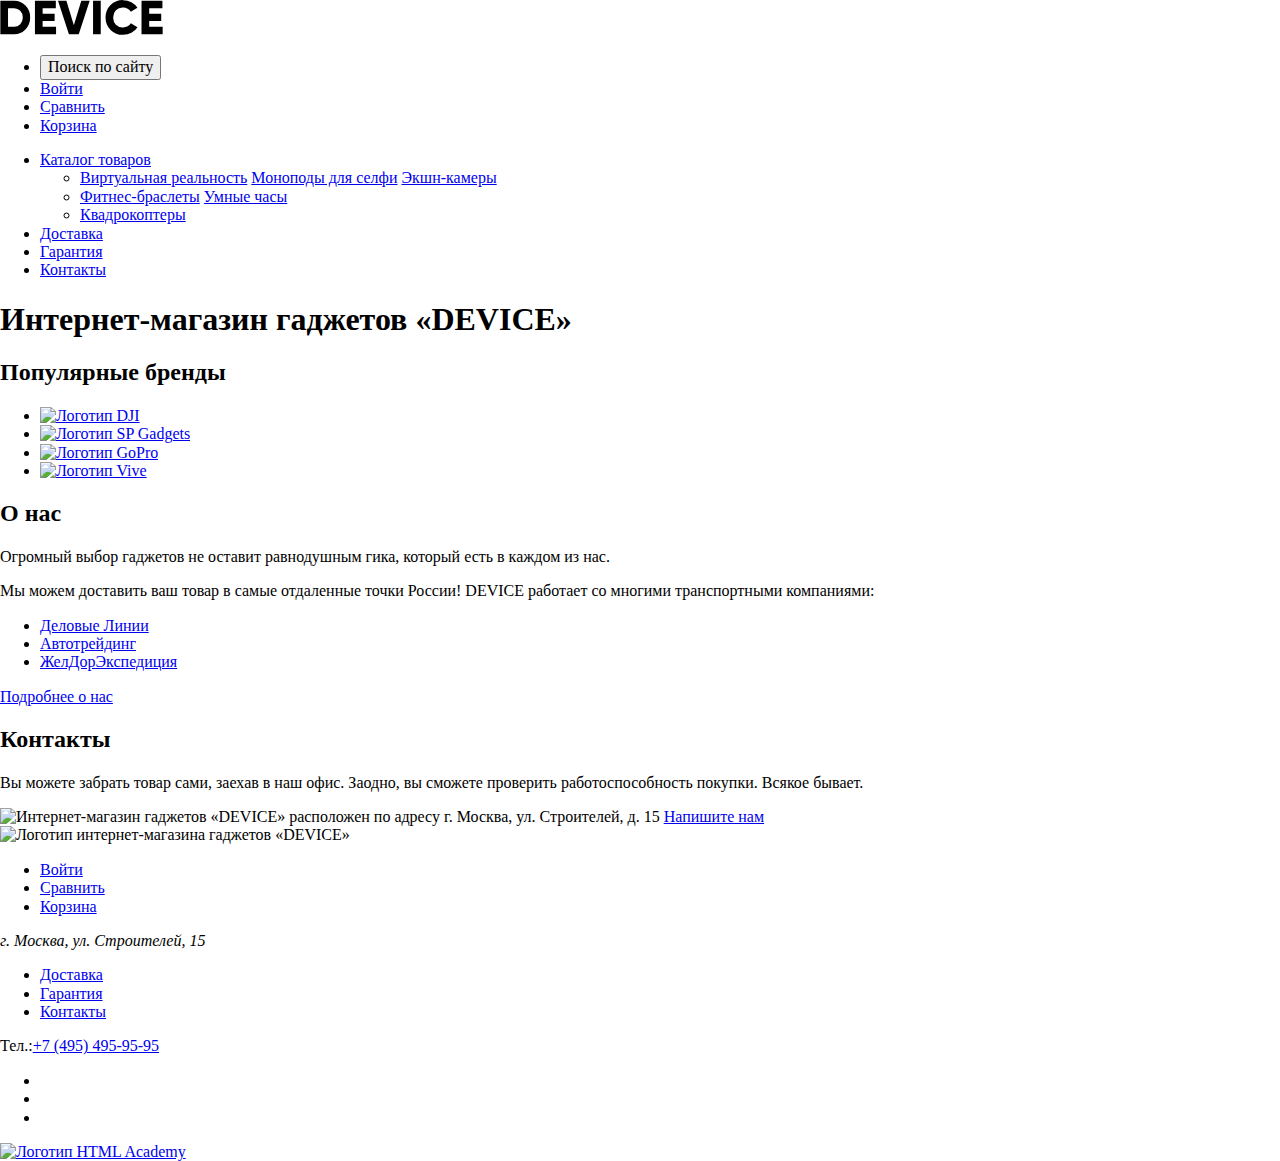
==== index.html @ e932b1a0 "Предварительная разметка страниц index + catalog" ====
<!DOCTYPE html>
<html lang="ru">
<head>
  <meta charset="UTF-8">
  <meta name="viewport" content="width=device-width, initial-scale=1.0">
  <meta http-equiv="X-UA-Compatible" content="ie=edge">
  <title>Интернет-магазин гаджетов «DEVICE»</title>
  <link rel="stylesheet" href="css/style.css">
  <link href="https://fonts.googleapis.com/css?family=Open+Sans:300,400&amp;subset=cyrillic" rel="stylesheet">
  <link rel="stylesheet" href="css/normalize.css">
</head>
<body>

  <!-- Header -->
  <header class="header">
    <nav class="main-navigation">

      <!-- Logo -->
      <a class="logo">
        <img class="logo__img" src="img/svg/logo-device.svg" alt="Логотип интернет-магазина гаджетов «DEVICE»" width="163" height="35">
      </a>

      <!-- User menu -->
      <ul class="user-menu">
        <li class="user-menu__item">
          <button class="button" type="button">Поиск по сайту</button>
        </li>
        <li class="user-menu__item">
          <a href="#" class="button">Войти</a>
        </li>
        <li class="user-menu__item">
          <a href="#" class="button">Сравнить</a>
        </li>
        <li class="user-menu__item">
          <a href="#" class="button">Корзина</a>
        </li>
      </ul>

      <!-- Main menu -->       
      <ul class="main-menu">
        <li class="main-menu__item">
          <a href="catalog.html" class="main-menu__link">Каталог товаров</a>

          <!-- Catalog menu --> 
          <ul class="catalog-menu">
            <li class="catalog-menu__item">
              <a href="#" class="catalog-menu__link">Виртуальная реальность</a>
              <a href="#" class="catalog-menu__link">Моноподы для селфи</a>
              <a href="#" class="catalog-menu__link">Экшн-камеры</a>
            </li>
            <li class="catalog-menu__item">
              <a href="#" class="catalog-menu__link">Фитнес-браслеты</a>
              <a href="#" class="catalog-menu__link">Умные часы</a>
            </li>
            <li class="catalog-menu__item">
              <a href="#" class="catalog-menu__link">Квадрокоптеры</a>
            </li>
          </ul>
        </li>
        <li class="main-menu__item">
          <a href="#" class="main-menu__link">Доставка</a>
        </li>
        <li class="main-menu__item">
          <a href="#" class="main-menu__link">Гарантия</a>
        </li>
        <li class="main-menu__item">
          <a href="#" class="main-menu__link">Контакты</a>
        </li>
      </ul>
    </nav>
  </header>

  <!-- Main -->
  <main class="main">
    <h1 class="visually-hidden">Интернет-магазин гаджетов «DEVICE»</h1>

    <!-- Main brands -->
    <section class="main-brands">
      <h2 class="visually-hidden">Популярные бренды</h2>
      <ul class="main-brands__list">
        <li class="main-brands__item">
          <a class="main-brands__link" href="#" target="_blank">
            <img class="main-brands__img" src="img" alt="Логотип DJI" width="260" height="100">
          </a>
        </li>
        <li class="main-brands__item">
          <a class="main-brands__link" href="#" target="_blank">
            <img class="main-brands__img" src="img" alt="Логотип SP Gadgets" width="260" height="100">
          </a>
        </li>
        <li class="main-brands__item">
          <a class="main-brands__link" href="#" target="_blank">
            <img class="main-brands__img" src="img" alt="Логотип GoPro" width="260" height="100">
          </a>
        </li>
        <li class="main-brands__item">
          <a class="main-brands__link" href="#" target="_blank">
            <img class="main-brands__img" src="img" alt="Логотип Vive" width="260" height="100">
          </a>
        </li>
      </ul>
    </section>

    <!-- About -->
    <section class="about">
      <h2 class="section-title">О нас</h2>
      <p class="about__text">
        Огромный выбор гаджетов не оставит равнодушным гика, который есть в каждом из нас.
      </p>
      <p class="about__text">
        Мы можем доставить ваш товар в самые отдаленные точки России! 
        DEVICE работает со многими транспортными компаниями:
      </p>
      <ul class="about__list">
        <li class="about__item">
          <a href="#" class="about__link">Деловые Линии</a>
        </li>
        <li class="about__item">
          <a href="#" class="about__link">Автотрейдинг</a>
        </li>
        <li class="about__item">
          <a href="#" class="about__link">ЖелДорЭкспедиция</a>
        </li>
      </ul>
      <a href="#" class="button">Подробнее о нас</a>
    </section>

    <!-- Contacts -->
    <section class="contacts">
      <h2 class="section-title">Контакты</h2>
      <p class="contacts__text">
        Вы можете забрать товар сами, заехав в наш офис. Заодно, вы сможете проверить работоспособность покупки. 
        Всякое бывает.
      </p>
      <img class="contacts__map" src="img" alt="Интернет-магазин гаджетов «DEVICE» расположен по адресу г. Москва, ул. Строителей, д. 15 " width="560" height="222">
      <a href="#" class="button">Напишите нам</a>
    </section>
  </main>

  <!-- Footer -->
  <footer class="footer">
    <div class="footer-navigation">
      <a class="logo">
        <img class="logo__img" src="img/" alt="Логотип интернет-магазина гаджетов «DEVICE»" width="163" height="35">
      </a>
      <ul class="user-menu">
        <li class="user-menu__item">
          <a href="#" class="button">Войти</a>
        </li>
        <li class="user-menu__item">
          <a href="#" class="button">Сравнить</a>
        </li>
        <li class="user-menu__item">
          <a href="#" class="button">Корзина</a>
        </li>
      </ul>
    </div>
    <div class="footer-info">
      <address class="footer-info__address">г. Москва, ул. Строителей, 15</address>
      <ul class="main-menu">
        <li class="main-menu__item">
          <a href="#" class="main-menu__link">Доставка</a>
        </li>
        <li class="main-menu__item">
          <a href="#" class="main-menu__link">Гарантия</a>
        </li>
        <li class="main-menu__item">
          <a href="#" class="main-menu__link">Контакты</a>
        </li>
      </ul>
      <p class="footer-info__phone">Тел.:<a class="phone" href="tel:+74954959595">+7 (495) 495-95-95</a></p> 
    </div>
    <div class="footer-links">
      <ul class="socials">
        <li class="socials__item">
          <a class="socials__link" href="#" aria-label="Facebook"></a> 
        </li>
        <li class="socials__item">
          <a class="socials__link" href="#" aria-label="Instagram"></a> 
        </li>
        <li class="socials__item">
          <a class="socials__link" href="#" aria-label="Twitter"></a> 
        </li>
      </ul>
      <div class="footer-links__copyright">
        <a href="https://htmlacademy.ru/intensive/htmlcss">
          <img src="img/logo-html.svg" alt="Логотип HTML Academy" width="27" height="35">
        </a>
      </div>
    </div>
  </footer>
</body>
</html>
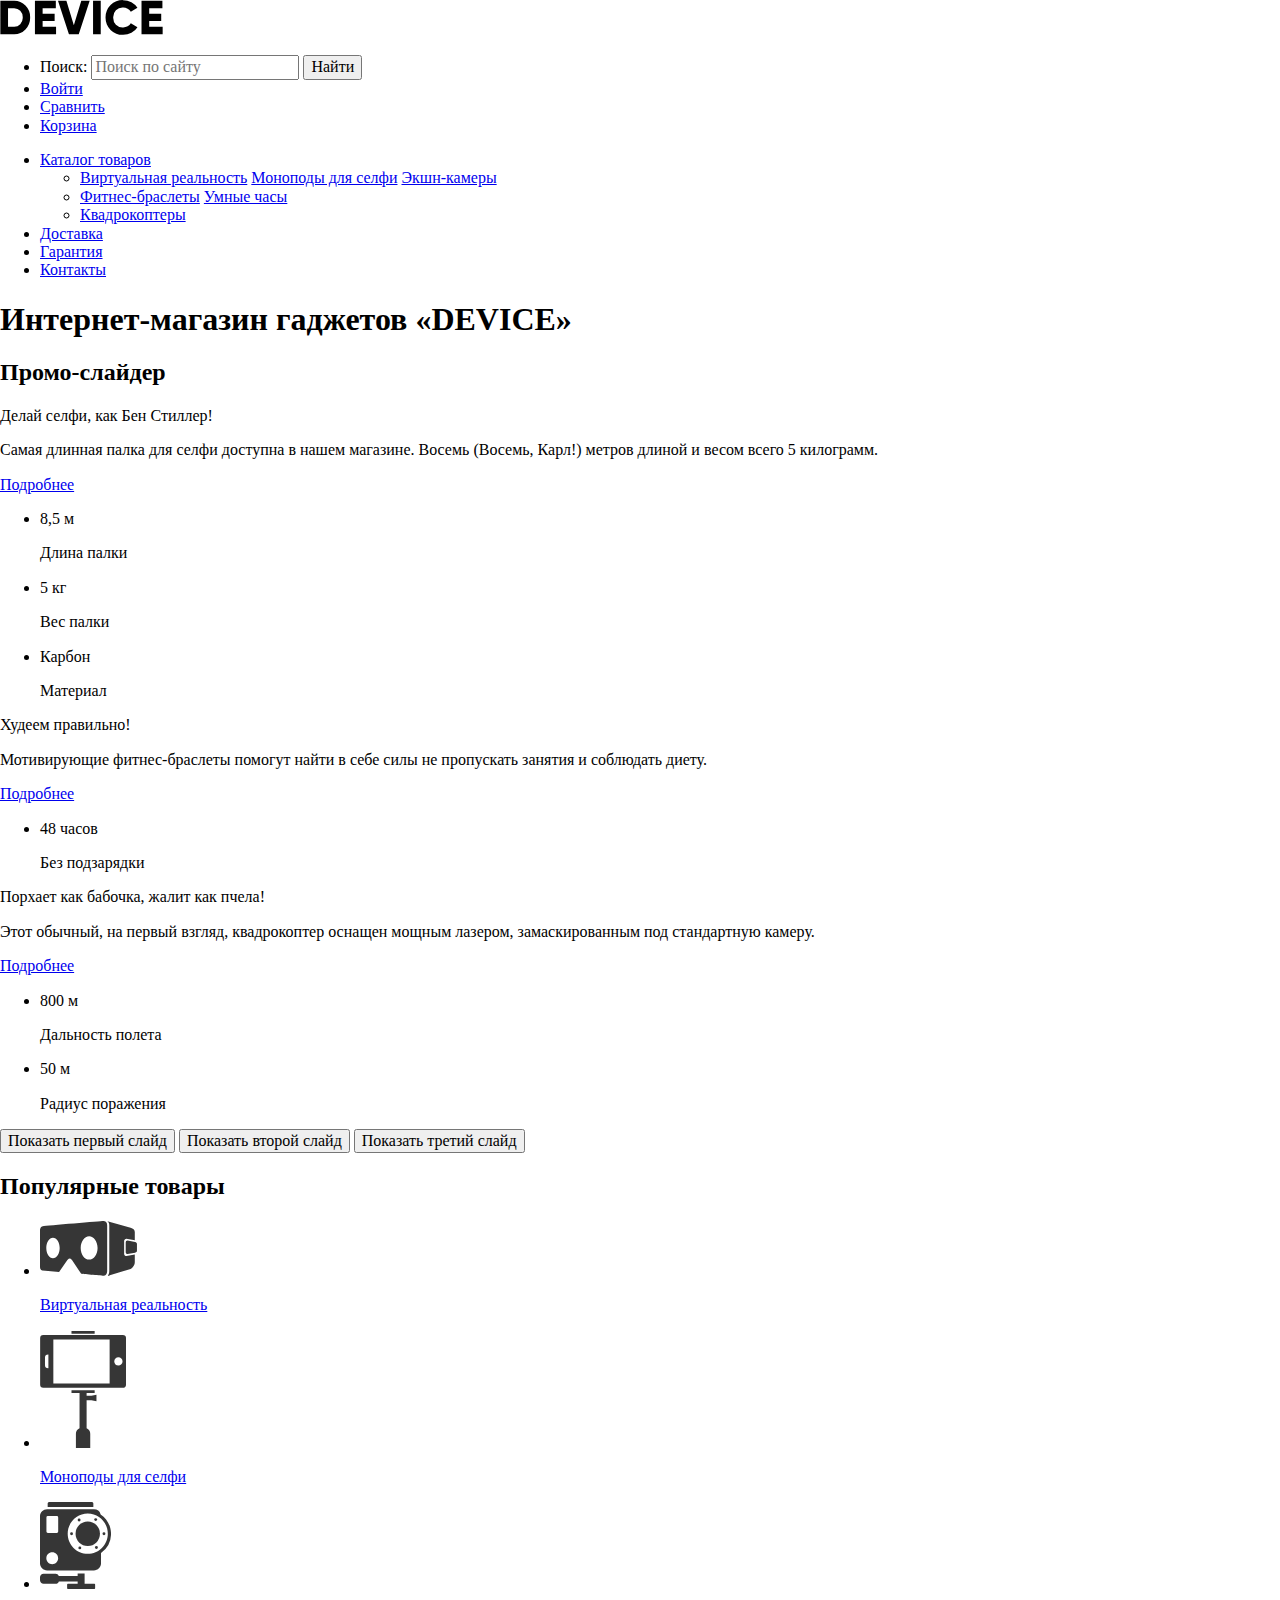
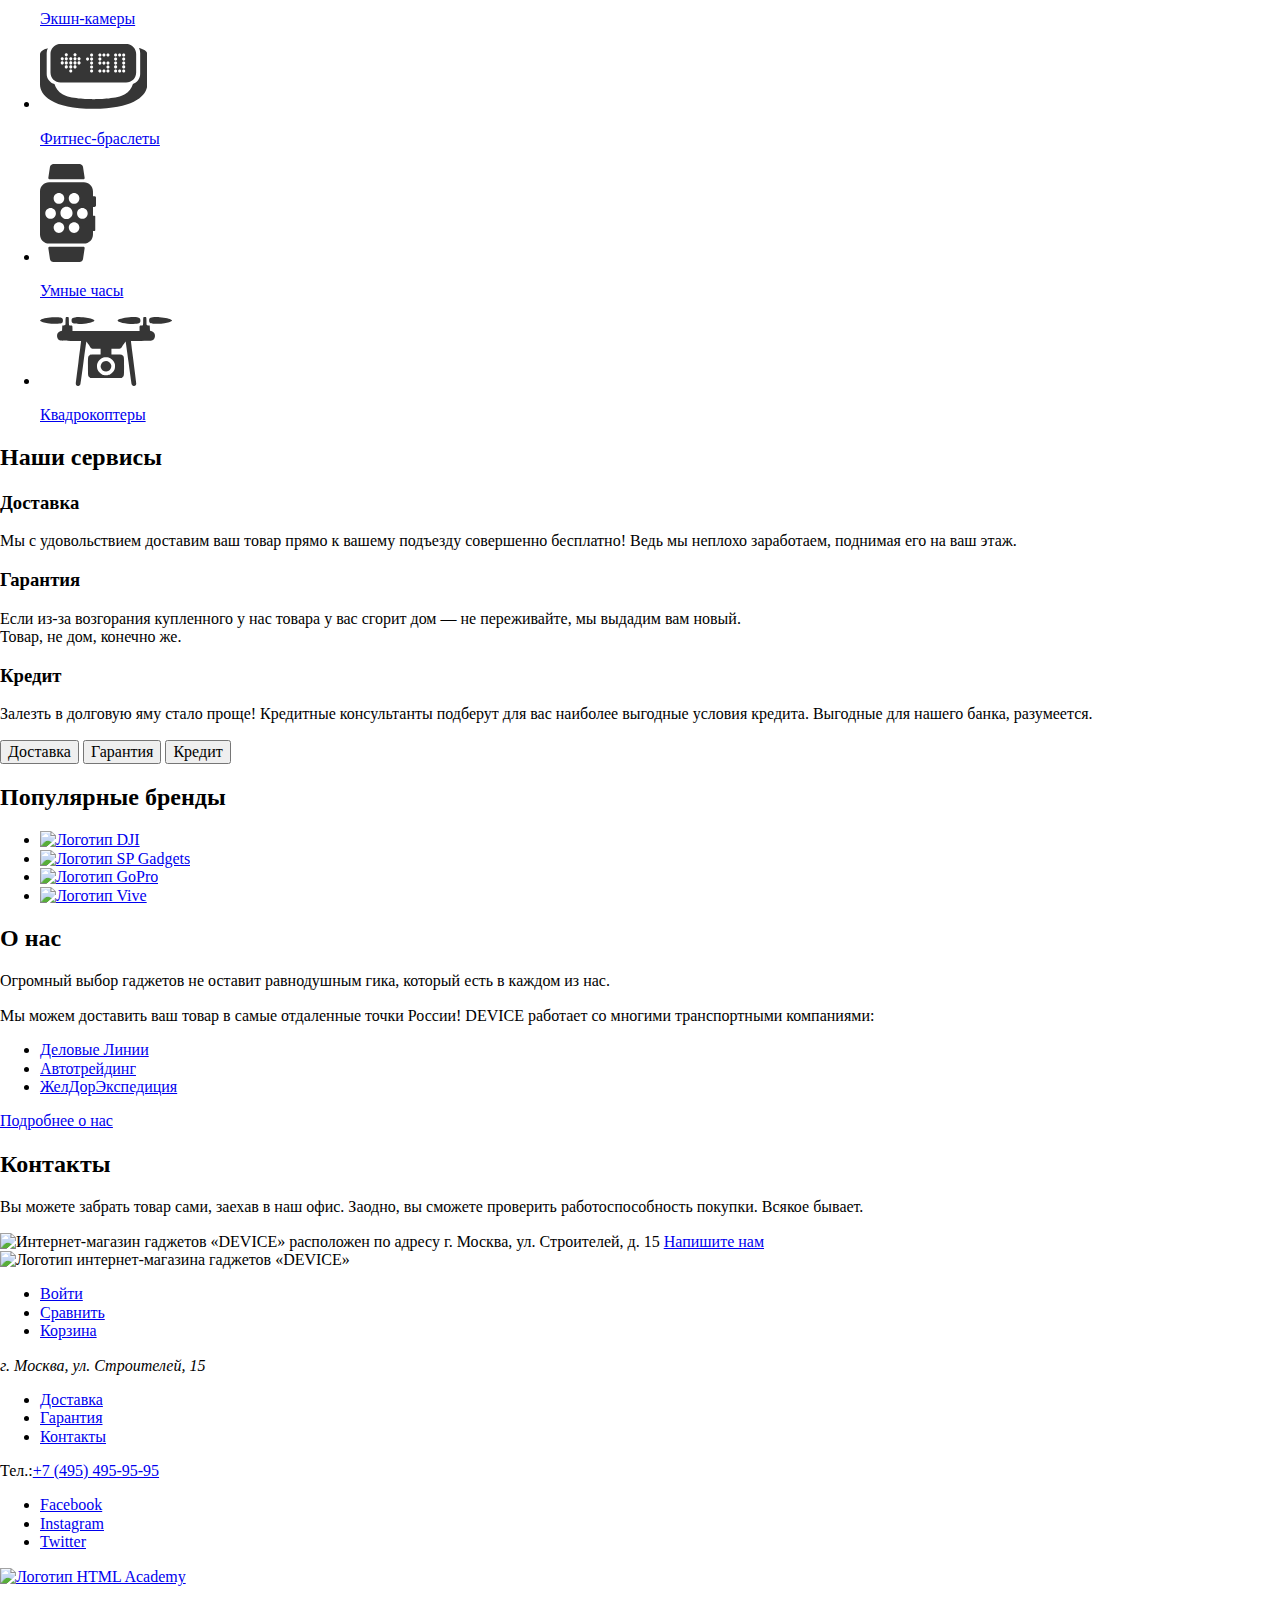
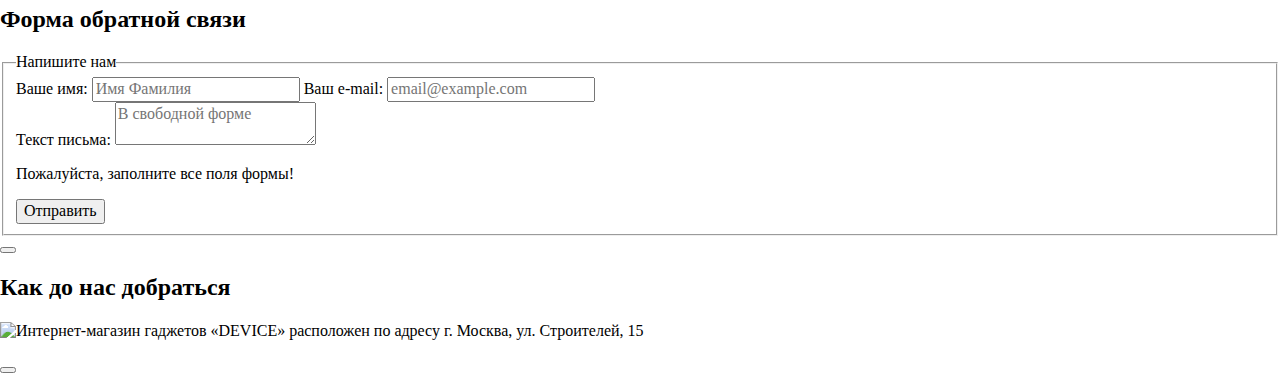
==== commit 4ea0c5ab: "Разметка" ====
--- a/index.html
+++ b/index.html
@@ -1,14 +1,15 @@
 <!DOCTYPE html>
 <html lang="ru">
+
 <head>
   <meta charset="UTF-8">
-  <meta name="viewport" content="width=device-width, initial-scale=1.0">
   <meta http-equiv="X-UA-Compatible" content="ie=edge">
   <title>Интернет-магазин гаджетов «DEVICE»</title>
-  <link rel="stylesheet" href="css/style.css">
   <link href="https://fonts.googleapis.com/css?family=Open+Sans:300,400&amp;subset=cyrillic" rel="stylesheet">
-  <link rel="stylesheet" href="css/normalize.css">
+  <link rel="stylesheet" href="css/min.normalize.css">
+  <link rel="stylesheet" href="css/style.css">  
 </head>
+
 <body>
 
   <!-- Header -->
@@ -21,9 +22,15 @@
       </a>
 
       <!-- User menu -->
-      <ul class="user-menu">
-        <li class="user-menu__item">
-          <button class="button" type="button">Поиск по сайту</button>
+      <ul class="user-menu reset-list">
+        <li class="user-menu__item">
+          <form class="search" method="post" action="https://echo.htmlacademy.ru">
+            <label class="search__label">
+              <span class="visually-hidden">Поиск:</span>
+              <input class="search__input" type="search" name="search" placeholder="Поиск по сайту">              
+            </label>
+            <button class="button" type="submit"><span class="visually-hidden">Найти</span></button>
+          </form>
         </li>
         <li class="user-menu__item">
           <a href="#" class="button">Войти</a>
@@ -37,12 +44,12 @@
       </ul>
 
       <!-- Main menu -->       
-      <ul class="main-menu">
-        <li class="main-menu__item">
-          <a href="catalog.html" class="main-menu__link">Каталог товаров</a>
+      <ul class="main-menu reset-list">
+        <li class="main-menu__item">
+          <a href="#" class="main-menu__link">Каталог товаров</a>
 
           <!-- Catalog menu --> 
-          <ul class="catalog-menu">
+          <ul class="catalog-menu reset-list">
             <li class="catalog-menu__item">
               <a href="#" class="catalog-menu__link">Виртуальная реальность</a>
               <a href="#" class="catalog-menu__link">Моноподы для селфи</a>
@@ -73,18 +80,180 @@
   <!-- Main -->
   <main class="main">
     <h1 class="visually-hidden">Интернет-магазин гаджетов «DEVICE»</h1>
+
+    <!-- Slider -->
+    <section class="slider">
+      <h2 class="visually-hidden">Промо-слайдер</h2>
+      <div class="slider__item">
+        <div class="slider__column-wrapper">
+          <p class="slider__desc">Делай селфи, как Бен Стиллер!</p>
+          <p class="slider__text">
+            Самая длинная палка для селфи доступна в нашем магазине.
+            Восемь (Восемь, Карл!) метров длиной и весом всего 5 килограмм.            
+          </p>
+          <a href="#" class="button">Подробнее</a>
+          <ul class="slider-advantages reset-list">
+            <li class="slider-advantages__item">
+              <p class="slider-advantages__desc">8,5 м</p>
+              <p class="slider-advantages__heading">Длина палки</p>
+            </li>
+            <li class="slider-advantages__item">
+              <p class="slider-advantages__desc">5 кг</p>
+              <p class="slider-advantages__heading">Вес палки</p>
+            </li>
+            <li class="slider-advantages__item">
+              <p class="slider-advantages__desc">Карбон</p>
+              <p class="slider-advantages__heading">Материал</p>
+            </li>  
+          </ul>
+        </div>
+      </div>
+      <div class="slider__item">
+        <div class="slider__column-wrapper">
+          <p class="slider__desc">Худеем правильно!</p>
+          <p class="slider__text">
+            Мотивирующие фитнес-браслеты помогут найти в себе силы 
+            не пропускать занятия и соблюдать диету.            
+          </p>
+          <a href="#" class="button">Подробнее</a>
+          <ul class="slider-advantages reset-list">
+            <li class="slider-advantages__item">
+              <p class="slider-advantages__desc">48 часов</p>
+              <p class="slider-advantages__heading">Без подзарядки</p>
+            </li>
+          </ul>
+        </div>
+      </div>
+      <div class="slider__item">
+        <div class="slider__column-wrapper">
+          <p class="slider__desc">Порхает как бабочка, жалит как пчела!</p>
+          <p class="slider__text">
+            Этот обычный, на первый взгляд, квадрокоптер оснащен 
+            мощным лазером, замаскированным под стандартную камеру.                      
+          </p>
+          <a href="#" class="button">Подробнее</a>
+          <ul class="slider-advantages reset-list">
+            <li class="slider-advantages__item">
+              <p class="slider-advantages__desc">800 м</p>
+              <p class="slider-advantages__heading">Дальность полета</p>
+            </li>
+            <li class="slider-advantages__item">
+              <p class="slider-advantages__desc">50 м</p>
+              <p class="slider-advantages__heading">Радиус поражения</p>
+            </li>
+          </ul>
+        </div>
+      </div>
+      <div class="slider-controls">
+        <button type="button" class="slider-controls__control slider-controls__control_current"><span class="visually-hidden">Показать первый слайд</span></button>
+        <button type="button" class="slider-controls__control"><span class="visually-hidden">Показать второй слайд</span></button>
+        <button type="button" class="slider-controls__control"><span class="visually-hidden">Показать третий слайд</span></button>
+      </div>
+    </section>
+
+    <!-- Main goods -->
+    <section class="main-goods">
+      <h2 class="visually-hidden">Популярные товары</h2>
+      <ul class="main-goods__list">
+        <li class="main-goods__item">
+          <a class="main-goods__link" href="catalog.html">
+            <div class="main-goods__wrapper">
+              <img class="main-goods__img" src="img/svg/main-goods-vr.svg" alt="Очки VR" width="97" height="55">
+            </div>
+            <p class="main-goods__heading">Виртуальная реальность</p>
+          </a>
+        </li>
+        <li class="main-goods__item">
+          <a class="main-goods__link" href="#">
+            <div class="main-goods__wrapper">
+              <img class="main-goods__img" src="img/svg/main-goods-selfie.svg" alt="Монопод" width="86" height="117">
+            </div>
+            <p class="main-goods__heading">Моноподы для селфи</p>
+          </a>
+        </li>
+        <li class="main-goods__item">
+          <a class="main-goods__link" href="#">
+            <div class="main-goods__wrapper">
+              <img class="main-goods__img" src="img/svg/main-goods-camera.svg" alt="Экшн-камера" width="71" height="87">
+            </div>
+            <p class="main-goods__heading">Экшн-камеры</p>
+          </a>
+        </li>
+        <li class="main-goods__item">
+          <a class="main-goods__link" href="#">
+            <div class="main-goods__wrapper">
+              <img class="main-goods__img" src="img/svg/main-goods-fitness.svg" alt="Фитнес-браслет" width="107" height="65">
+            </div>
+            <p class="main-goods__heading">Фитнес-браслеты</p>
+          </a>
+        </li>
+        <li class="main-goods__item">
+          <a class="main-goods__link" href="#">
+            <div class="main-goods__wrapper">
+              <img class="main-goods__img" src="img/svg/main-goods-watch.svg" alt="Умные часы" width="56" height="98">
+            </div>
+            <p class="main-goods__heading">Умные часы</p>
+          </a>
+        </li>
+        <li class="main-goods__item">
+          <a class="main-goods__link" href="#">
+            <div class="main-goods__wrapper">
+              <img class="main-goods__img" src="img/svg/main-goods-copter.svg" alt="Квадрокоптер" width="132" height="69">
+            </div>
+            <p class="main-goods__heading">Квадрокоптеры</p>
+          </a>
+        </li>
+      </ul>
+    </section>
+
+    <!-- Delivery slider -->
+    <section class="services">
+      <h2 class="visually-hidden">Наши сервисы</h2>
+      <div class="services__item services__item_delivery">
+        <div class="services__column-wrapper">
+          <h3 class="services__title">Доставка</h3>
+          <p class="services__text">
+            Мы с удовольствием доставим ваш товар прямо к вашему подъезду совершенно бесплатно! 
+            Ведь мы неплохо заработаем, поднимая его на ваш этаж.
+          </p>
+        </div>
+      </div>
+      <div class="services__item services__item_warranty">
+        <div class="services__column-wrapper">
+          <h3 class="services__title">Гарантия</h3>
+          <p class="services__text">
+            Если из-за возгорания купленного у нас товара у вас сгорит дом — не переживайте, мы выдадим вам новый.<br>
+            Товар, не дом, конечно же.
+          </p>
+        </div>
+      </div>
+      <div class="services__item services__item_credit">
+        <div class="services__column-wrapper">
+          <h3 class="services__title">Кредит</h3>
+          <p class="services__text">
+            Залезть в долговую яму стало проще! Кредитные консультанты подберут для вас наиболее выгодные 
+            условия кредита. Выгодные для нашего банка, разумеется.
+          </p>
+        </div>
+      </div>
+      <div class="services-controls">
+        <button type="button" class="services-controls__control services-controls__control_current"><span>Доставка</span></button>
+        <button type="button" class="services-controls__control"><span>Гарантия</span></button>
+        <button type="button" class="services-controls__control"><span>Кредит</span></button>
+      </div>
+    </section>
 
     <!-- Main brands -->
     <section class="main-brands">
       <h2 class="visually-hidden">Популярные бренды</h2>
       <ul class="main-brands__list">
         <li class="main-brands__item">
-          <a class="main-brands__link" href="#" target="_blank">
+          <a class="main-brands__link" href="#"">
             <img class="main-brands__img" src="img" alt="Логотип DJI" width="260" height="100">
           </a>
         </li>
         <li class="main-brands__item">
-          <a class="main-brands__link" href="#" target="_blank">
+          <a class="main-brands__link" href="#">
             <img class="main-brands__img" src="img" alt="Логотип SP Gadgets" width="260" height="100">
           </a>
         </li>
@@ -112,15 +281,9 @@
         DEVICE работает со многими транспортными компаниями:
       </p>
       <ul class="about__list">
-        <li class="about__item">
-          <a href="#" class="about__link">Деловые Линии</a>
-        </li>
-        <li class="about__item">
-          <a href="#" class="about__link">Автотрейдинг</a>
-        </li>
-        <li class="about__item">
-          <a href="#" class="about__link">ЖелДорЭкспедиция</a>
-        </li>
+        <li class="about__item"><a href="#" class="about__link">Деловые Линии</a></li>
+        <li class="about__item"><a href="#" class="about__link">Автотрейдинг</a></li>
+        <li class="about__item"><a href="#" class="about__link">ЖелДорЭкспедиция</a></li>
       </ul>
       <a href="#" class="button">Подробнее о нас</a>
     </section>
@@ -170,25 +333,60 @@
       </ul>
       <p class="footer-info__phone">Тел.:<a class="phone" href="tel:+74954959595">+7 (495) 495-95-95</a></p> 
     </div>
-    <div class="footer-links">
+    <div class="footer-socials">
       <ul class="socials">
         <li class="socials__item">
-          <a class="socials__link" href="#" aria-label="Facebook"></a> 
+          <a class="socials__link" href="#"><span class="visually-hidden">Facebook</span></a> 
         </li>
         <li class="socials__item">
-          <a class="socials__link" href="#" aria-label="Instagram"></a> 
+          <a class="socials__link" href="#"><span class="visually-hidden">Instagram</span></a> 
         </li>
         <li class="socials__item">
-          <a class="socials__link" href="#" aria-label="Twitter"></a> 
-        </li>
-      </ul>
-      <div class="footer-links__copyright">
+          <a class="socials__link" href="#"><span class="visually-hidden">Twitter</span></a> 
+        </li>
+      </ul>
+      <div class="footer-copyright">
         <a href="https://htmlacademy.ru/intensive/htmlcss">
           <img src="img/logo-html.svg" alt="Логотип HTML Academy" width="27" height="35">
         </a>
       </div>
     </div>
   </footer>
+
+  <!-- Modal -->
+  <!-- Modal write -->
+  <section class="modal modal_write">
+    <h2 class="visually-hidden">Форма обратной связи</h2>
+    <form class="write" method="post" action="https://echo.htmlacademy.ru">
+      <fieldset class="write__fieldset">
+        <legend class="visually-hidden">Напишите нам</legend>
+        <div class="write__wrapper">
+          <label class="write__label write__label_name">Ваше имя:
+            <input class="write__input" type="text" name="username" placeholder="Имя Фамилия">
+          </label>
+          <label class="write__label write__label_email">Ваш e-mail:
+            <input class="write__input" type="email" name="email" placeholder="email@example.com">
+          </label>
+        </div>
+        <label class="write__label write__label_textarea">Текст письма:
+          <textarea class="write__textarea" name="message" placeholder="В свободной форме"></textarea>
+        </label>
+        <p class="write__error">Пожалуйста, заполните все поля формы!</p>
+        <button class="button modal__button" type="submit">Отправить</button>        
+      </fieldset>
+    </form>
+    <button class="modal__close" type="button" aria-label="Закрыть"></button>
+  </section>
+
+   <!-- Modal map -->
+  <section class="modal modal_map">
+    <h2 class="visually-hidden">Как до нас добраться</h2>
+    <p><img src="" width="960" height="560" alt="Интернет-магазин гаджетов «DEVICE» расположен по адресу г. Москва, ул. Строителей, 15"></p>
+    <button class="modal__close" type="button" aria-label="Закрыть"></button>
+  </section>
+
+  <!-- Script -->
+  <script src=""></script>  
 </body>
 </html>
 
--- a/css/style.css
+++ b/css/style.css
@@ -0,0 +1,3 @@
+li:nth-child(4) {
+  background-color: #fff;
+}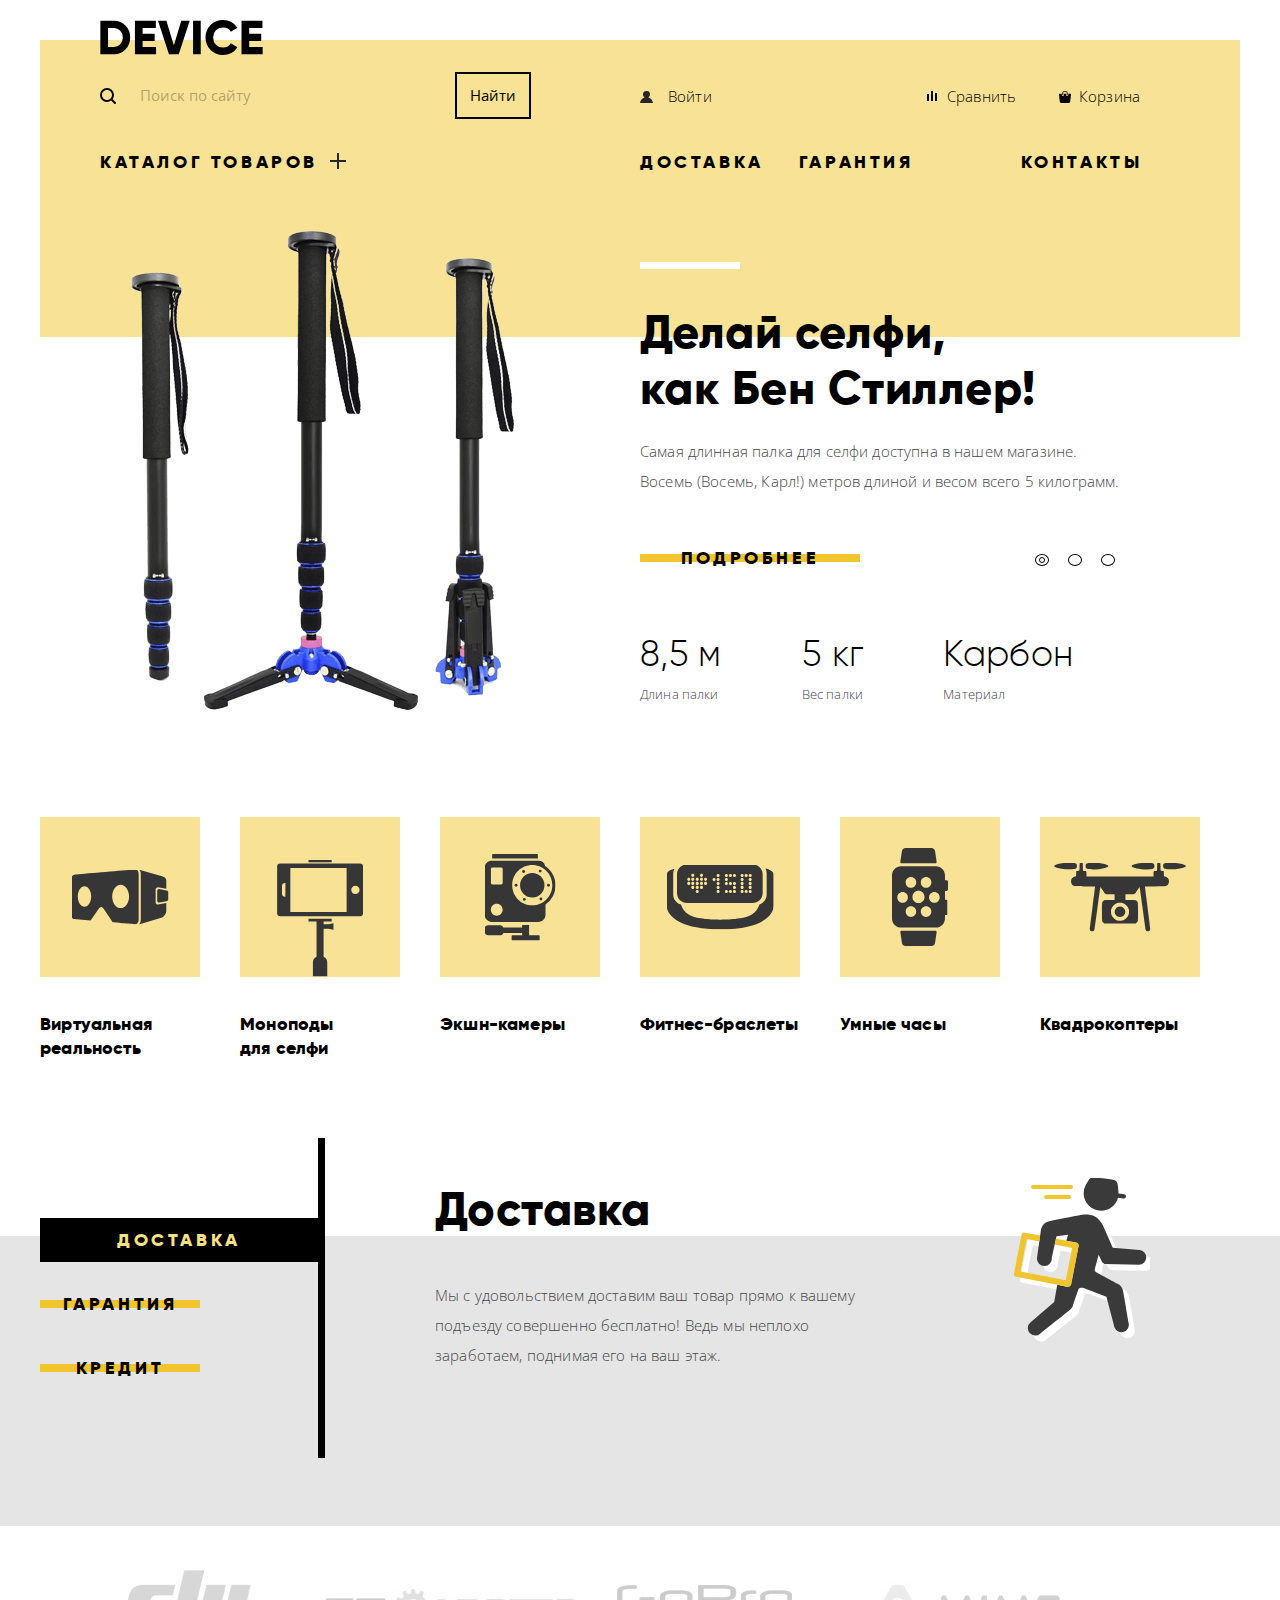
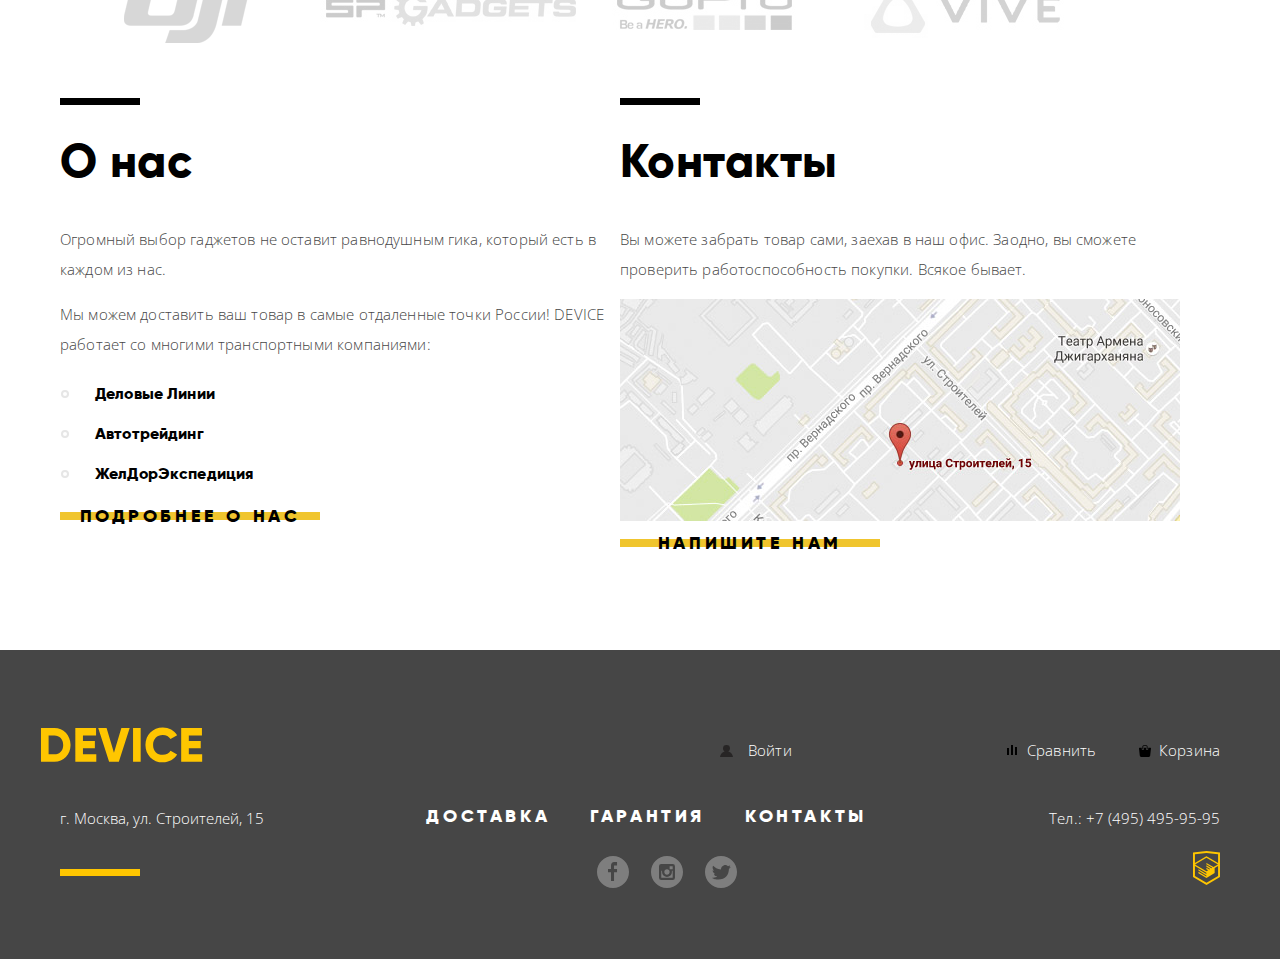
==== commit 93a050fd: "Стилизация" ====
--- a/index.html
+++ b/index.html
@@ -13,8 +13,8 @@
 <body>
 
   <!-- Header -->
-  <header class="header">
-    <nav class="main-navigation">
+  <header class="header container">
+    <nav class="navigation">
 
       <!-- Logo -->
       <a class="logo">
@@ -22,56 +22,59 @@
       </a>
 
       <!-- User menu -->
-      <ul class="user-menu reset-list">
-        <li class="user-menu__item">
+      <ul class="menu reset-list menu_user header__menu">
+        <li class="menu__item menu__item_search">
+
+          <!-- Form search -->
           <form class="search" method="post" action="https://echo.htmlacademy.ru">
             <label class="search__label">
               <span class="visually-hidden">Поиск:</span>
               <input class="search__input" type="search" name="search" placeholder="Поиск по сайту">              
             </label>
-            <button class="button" type="submit"><span class="visually-hidden">Найти</span></button>
+            <button class="search-button" type="submit">Найти</button>
           </form>
         </li>
-        <li class="user-menu__item">
-          <a href="#" class="button">Войти</a>
-        </li>
-        <li class="user-menu__item">
-          <a href="#" class="button">Сравнить</a>
-        </li>
-        <li class="user-menu__item">
-          <a href="#" class="button">Корзина</a>
+
+        <li class="menu__item menu__item_login">
+          <a href="#" class="menu__link">Войти</a>
+        </li>
+        <li class="menu__item menu__item_compare">
+          <a href="#" class="menu__link">Сравнить</a>
+        </li>
+        <li class="menu__item menu__item_cart">
+          <a href="#" class="menu__link">Корзина</a>
         </li>
       </ul>
 
       <!-- Main menu -->       
-      <ul class="main-menu reset-list">
-        <li class="main-menu__item">
-          <a href="#" class="main-menu__link">Каталог товаров</a>
+      <ul class="menu reset-list menu_main">
+        <li class="menu__item menu__item_catalog">
+          <a href="catalog.html" class="menu__link menu__link_catalog">Каталог товаров</a>
 
           <!-- Catalog menu --> 
-          <ul class="catalog-menu reset-list">
-            <li class="catalog-menu__item">
-              <a href="#" class="catalog-menu__link">Виртуальная реальность</a>
-              <a href="#" class="catalog-menu__link">Моноподы для селфи</a>
-              <a href="#" class="catalog-menu__link">Экшн-камеры</a>
-            </li>
-            <li class="catalog-menu__item">
-              <a href="#" class="catalog-menu__link">Фитнес-браслеты</a>
-              <a href="#" class="catalog-menu__link">Умные часы</a>
-            </li>
-            <li class="catalog-menu__item">
-              <a href="#" class="catalog-menu__link">Квадрокоптеры</a>
+          <ul class="menu reset-list menu_catalog">
+            <li class="menu__item">
+              <a href="#" class="menu__link">Виртуальная реальность</a>
+              <a href="#" class="menu__link">Моноподы для селфи</a>
+              <a href="#" class="menu__link">Экшн-камеры</a>
+            </li>
+            <li class="menu__item">
+              <a href="#" class="menu__link">Фитнес-браслеты</a>
+              <a href="#" class="menu__link">Умные часы</a>
+            </li>
+            <li class="menu__item">
+              <a href="#" class="menu__link">Квадрокоптеры</a>
             </li>
           </ul>
         </li>
-        <li class="main-menu__item">
-          <a href="#" class="main-menu__link">Доставка</a>
-        </li>
-        <li class="main-menu__item">
-          <a href="#" class="main-menu__link">Гарантия</a>
-        </li>
-        <li class="main-menu__item">
-          <a href="#" class="main-menu__link">Контакты</a>
+        <li class="menu__item">
+          <a href="#" class="menu__link">Доставка</a>
+        </li>
+        <li class="menu__item menu__item_warranty">
+          <a href="#" class="menu__link">Гарантия</a>
+        </li>
+        <li class="menu__item menu__item_contacts">
+          <a href="#" class="menu__link">Контакты</a>
         </li>
       </ul>
     </nav>
@@ -82,272 +85,314 @@
     <h1 class="visually-hidden">Интернет-магазин гаджетов «DEVICE»</h1>
 
     <!-- Slider -->
-    <section class="slider">
+    <section class="slider container main__slider">
       <h2 class="visually-hidden">Промо-слайдер</h2>
       <div class="slider__item">
-        <div class="slider__column-wrapper">
-          <p class="slider__desc">Делай селфи, как Бен Стиллер!</p>
+        <div class="slider__img-wrap">
+          <img class="slider__img" src="img/longest-selfie-stick.png" alt="Самая длинная палка для селфи" width="384" height="486">
+        </div>
+        <div class="slider__desc-wrap">
+          <p class="section-title section-title_slider">
+            Делай селфи, <br>
+            как Бен Стиллер!</p>
           <p class="slider__text">
             Самая длинная палка для селфи доступна в нашем магазине.
             Восемь (Восемь, Карл!) метров длиной и весом всего 5 килограмм.            
           </p>
-          <a href="#" class="button">Подробнее</a>
+          <div class="slider__controls-wrap">
+            <a href="#" class="button button_slider">Подробнее</a>
+            <div class="slider__controls">
+              <button type="button" class="slider__controls-control slider__controls-control_current"><span class="visually-hidden">Показать первый слайд</span></button>
+              <button type="button" class="slider__controls-control"><span class="visually-hidden">Показать второй слайд</span></button>
+              <button type="button" class="slider__controls-control"><span class="visually-hidden">Показать третий слайд</span></button>
+            </div>
+          </div>
           <ul class="slider-advantages reset-list">
             <li class="slider-advantages__item">
               <p class="slider-advantages__desc">8,5 м</p>
-              <p class="slider-advantages__heading">Длина палки</p>
+              <p class="slider-advantages__title">Длина палки</p>
             </li>
             <li class="slider-advantages__item">
               <p class="slider-advantages__desc">5 кг</p>
-              <p class="slider-advantages__heading">Вес палки</p>
+              <p class="slider-advantages__title">Вес палки</p>
             </li>
             <li class="slider-advantages__item">
               <p class="slider-advantages__desc">Карбон</p>
-              <p class="slider-advantages__heading">Материал</p>
+              <p class="slider-advantages__title">Материал</p>
             </li>  
           </ul>
         </div>
       </div>
-      <div class="slider__item">
-        <div class="slider__column-wrapper">
-          <p class="slider__desc">Худеем правильно!</p>
+      <div class="slider__item visually-hidden">
+        <div class="slider__img-wrap">
+          <img class="slider__img" src="img/fitness-tracker.png" alt="Фитнес-браслет" width="345" height="485">
+        </div>
+        <div class="slider__desc-wrap">
+          <p class="section-title section-title_slider">Худеем правильно!</p>
           <p class="slider__text">
             Мотивирующие фитнес-браслеты помогут найти в себе силы 
             не пропускать занятия и соблюдать диету.            
           </p>
-          <a href="#" class="button">Подробнее</a>
+          <div class="slider__controls-wrap">
+            <a href="#" class="button button_slider">Подробнее</a>
+            <div class="slider__controls">
+              <button type="button" class="slider__controls-control"><span class="visually-hidden">Показать первый слайд</span></button>
+              <button type="button" class="slider__controls-control slider__controls-control_current"><span class="visually-hidden">Показать второй слайд</span></button>
+              <button type="button" class="slider__controls-control"><span class="visually-hidden">Показать третий слайд</span></button>
+            </div>
+          </div>
           <ul class="slider-advantages reset-list">
             <li class="slider-advantages__item">
               <p class="slider-advantages__desc">48 часов</p>
-              <p class="slider-advantages__heading">Без подзарядки</p>
+              <p class="slider-advantages__title">Без подзарядки</p>
             </li>
           </ul>
         </div>
       </div>
-      <div class="slider__item">
-        <div class="slider__column-wrapper">
-          <p class="slider__desc">Порхает как бабочка, жалит как пчела!</p>
+      <div class="slider__item visually-hidden">
+        <div class="slider__img-wrap">
+          <img class="slider__img" src="img/quadcopter.png" alt="Квадрокоптер" width="526" height="334">
+        </div>
+        <div class="slider__desc-wrap">
+          <p class="section-title section-title_slider">Порхает как бабочка, жалит как пчела!</p>
           <p class="slider__text">
             Этот обычный, на первый взгляд, квадрокоптер оснащен 
             мощным лазером, замаскированным под стандартную камеру.                      
           </p>
-          <a href="#" class="button">Подробнее</a>
+          <div class="slider__controls-wrap">
+            <a href="#" class="button button_slider">Подробнее</a>
+            <div class="slider__controls">
+              <button type="button" class="slider__controls-control"><span class="visually-hidden">Показать первый слайд</span></button>
+              <button type="button" class="slider__controls-control"><span class="visually-hidden">Показать второй слайд</span></button>
+              <button type="button" class="slider__controls-control slider__controls-control_current"><span class="visually-hidden">Показать третий слайд</span></button>
+            </div>
+          </div>
           <ul class="slider-advantages reset-list">
             <li class="slider-advantages__item">
               <p class="slider-advantages__desc">800 м</p>
-              <p class="slider-advantages__heading">Дальность полета</p>
+              <p class="slider-advantages__title">Дальность полета</p>
             </li>
             <li class="slider-advantages__item">
               <p class="slider-advantages__desc">50 м</p>
-              <p class="slider-advantages__heading">Радиус поражения</p>
+              <p class="slider-advantages__title">Радиус поражения</p>
             </li>
           </ul>
         </div>
-      </div>
-      <div class="slider-controls">
-        <button type="button" class="slider-controls__control slider-controls__control_current"><span class="visually-hidden">Показать первый слайд</span></button>
-        <button type="button" class="slider-controls__control"><span class="visually-hidden">Показать второй слайд</span></button>
-        <button type="button" class="slider-controls__control"><span class="visually-hidden">Показать третий слайд</span></button>
       </div>
     </section>
 
     <!-- Main goods -->
-    <section class="main-goods">
+    <section class="main-goods main__main-goods">
       <h2 class="visually-hidden">Популярные товары</h2>
-      <ul class="main-goods__list">
-        <li class="main-goods__item">
-          <a class="main-goods__link" href="catalog.html">
-            <div class="main-goods__wrapper">
-              <img class="main-goods__img" src="img/svg/main-goods-vr.svg" alt="Очки VR" width="97" height="55">
-            </div>
-            <p class="main-goods__heading">Виртуальная реальность</p>
-          </a>
-        </li>
-        <li class="main-goods__item">
-          <a class="main-goods__link" href="#">
-            <div class="main-goods__wrapper">
-              <img class="main-goods__img" src="img/svg/main-goods-selfie.svg" alt="Монопод" width="86" height="117">
-            </div>
-            <p class="main-goods__heading">Моноподы для селфи</p>
-          </a>
-        </li>
-        <li class="main-goods__item">
-          <a class="main-goods__link" href="#">
-            <div class="main-goods__wrapper">
-              <img class="main-goods__img" src="img/svg/main-goods-camera.svg" alt="Экшн-камера" width="71" height="87">
-            </div>
-            <p class="main-goods__heading">Экшн-камеры</p>
-          </a>
-        </li>
-        <li class="main-goods__item">
-          <a class="main-goods__link" href="#">
-            <div class="main-goods__wrapper">
-              <img class="main-goods__img" src="img/svg/main-goods-fitness.svg" alt="Фитнес-браслет" width="107" height="65">
-            </div>
-            <p class="main-goods__heading">Фитнес-браслеты</p>
-          </a>
-        </li>
-        <li class="main-goods__item">
-          <a class="main-goods__link" href="#">
-            <div class="main-goods__wrapper">
-              <img class="main-goods__img" src="img/svg/main-goods-watch.svg" alt="Умные часы" width="56" height="98">
-            </div>
-            <p class="main-goods__heading">Умные часы</p>
-          </a>
-        </li>
-        <li class="main-goods__item">
-          <a class="main-goods__link" href="#">
-            <div class="main-goods__wrapper">
-              <img class="main-goods__img" src="img/svg/main-goods-copter.svg" alt="Квадрокоптер" width="132" height="69">
-            </div>
-            <p class="main-goods__heading">Квадрокоптеры</p>
+      <ul class="main-goods__list reset-list">
+        <li class="main-goods__item">
+          <a class="main-goods__link" href="#">
+            <div class="main-goods__img-wrap main-goods__img-wrap_vr"></div>
+            <p class="main-goods__title">Виртуальная реальность</p>
+          </a>
+        </li>
+        <li class="main-goods__item">
+          <a class="main-goods__link" href="#">
+            <div class="main-goods__img-wrap main-goods__img-wrap_selfie"></div>
+            <p class="main-goods__title">
+              Моноподы <br>
+              для селфи</p>
+          </a>
+        </li>
+        <li class="main-goods__item">
+          <a class="main-goods__link" href="#">
+            <div class="main-goods__img-wrap main-goods__img-wrap_camera"></div>
+            <p class="main-goods__title">Экшн-камеры</p>
+          </a>
+        </li>
+        <li class="main-goods__item">
+          <a class="main-goods__link" href="#">
+            <div class="main-goods__img-wrap main-goods__img-wrap_fitness"></div>
+            <p class="main-goods__title">Фитнес-браслеты</p>
+          </a>
+        </li>
+        <li class="main-goods__item">
+          <a class="main-goods__link" href="#">
+            <div class="main-goods__img-wrap main-goods__img-wrap_watch"></div>
+            <p class="main-goods__title">Умные часы</p>
+          </a>
+        </li>
+        <li class="main-goods__item">
+          <a class="main-goods__link" href="#">
+            <div class="main-goods__img-wrap main-goods__img-wrap_copter"></div>
+            <p class="main-goods__title">Квадрокоптеры</p>
           </a>
         </li>
       </ul>
     </section>
 
-    <!-- Delivery slider -->
-    <section class="services">
+    <!-- Services, slider -->
+    <section class="services main__services">
       <h2 class="visually-hidden">Наши сервисы</h2>
-      <div class="services__item services__item_delivery">
-        <div class="services__column-wrapper">
-          <h3 class="services__title">Доставка</h3>
-          <p class="services__text">
-            Мы с удовольствием доставим ваш товар прямо к вашему подъезду совершенно бесплатно! 
-            Ведь мы неплохо заработаем, поднимая его на ваш этаж.
-          </p>
-        </div>
-      </div>
-      <div class="services__item services__item_warranty">
-        <div class="services__column-wrapper">
-          <h3 class="services__title">Гарантия</h3>
-          <p class="services__text">
-            Если из-за возгорания купленного у нас товара у вас сгорит дом — не переживайте, мы выдадим вам новый.<br>
-            Товар, не дом, конечно же.
-          </p>
-        </div>
-      </div>
-      <div class="services__item services__item_credit">
-        <div class="services__column-wrapper">
-          <h3 class="services__title">Кредит</h3>
-          <p class="services__text">
-            Залезть в долговую яму стало проще! Кредитные консультанты подберут для вас наиболее выгодные 
-            условия кредита. Выгодные для нашего банка, разумеется.
-          </p>
-        </div>
-      </div>
-      <div class="services-controls">
-        <button type="button" class="services-controls__control services-controls__control_current"><span>Доставка</span></button>
-        <button type="button" class="services-controls__control"><span>Гарантия</span></button>
-        <button type="button" class="services-controls__control"><span>Кредит</span></button>
-      </div>
+      <ul class="services__list reset-list">
+        <li class="services__item services__item_delivery">
+          <div class="services__controls-wrap">
+            <button type="button" class="button button_services button_services-current"><span>Доставка</span></button>
+            <button type="button" class="button button_services"><span>Гарантия</span></button>
+            <button type="button" class="button button_services"><span>Кредит</span></button>
+          </div>
+          <div class="services__desc-wrap">
+            <h3 class="section-title">Доставка</h3>
+            <p class="services__text">
+              Мы с удовольствием доставим ваш товар прямо к вашему подъезду совершенно бесплатно! 
+              Ведь мы неплохо заработаем, поднимая его на ваш этаж.
+            </p>
+          </div>
+        </li>
+        <li class="services__item services__item_warranty visually-hidden">
+          <div class="services__controls-wrap">
+            <button type="button" class="button button_services"><span>Доставка</span></button>
+            <button type="button" class="button button_services button_services-current"><span>Гарантия</span></button>
+            <button type="button" class="button button_services"><span>Кредит</span></button>
+          </div>
+          <div class="services__desc-wrap">
+            <h3 class="section-title">Гарантия</h3>
+            <p class="services__text">
+              Если из-за возгорания купленного у нас товара у вас сгорит дом — не переживайте, мы выдадим вам новый.<br>
+              Товар, не дом, конечно же.
+            </p>
+          </div>
+        </li>
+        <li class="services__item services__item_credit visually-hidden">
+          <div class="services__controls-wrap">
+            <button type="button" class="button button_services"><span>Доставка</span></button>
+            <button type="button" class="button button_services"><span>Гарантия</span></button>
+            <button type="button" class="button button_services button_services-current"><span>Кредит</span></button>
+          </div>
+          <div class="services__desc-wrap">
+            <h3 class="section-title">Кредит</h3>
+            <p class="services__text">
+              Залезть в долговую яму стало проще! Кредитные консультанты подберут для вас наиболее выгодные 
+              условия кредита. Выгодные для нашего банка, разумеется.
+            </p>
+          </div>
+        </li>
+      </ul>
     </section>
 
     <!-- Main brands -->
-    <section class="main-brands">
+    <section class="main-brands container main__main-brands">
       <h2 class="visually-hidden">Популярные бренды</h2>
-      <ul class="main-brands__list">
+      <ul class="main-brands__list reset-list">
         <li class="main-brands__item">
-          <a class="main-brands__link" href="#"">
-            <img class="main-brands__img" src="img" alt="Логотип DJI" width="260" height="100">
+          <a class="main-brands__link main-brands__link_dji" href="#"">
+            <span class="visually-hidden">Логотип DJI</span>
           </a>
         </li>
         <li class="main-brands__item">
-          <a class="main-brands__link" href="#">
-            <img class="main-brands__img" src="img" alt="Логотип SP Gadgets" width="260" height="100">
+          <a class="main-brands__link main-brands__link_spg" href="#">
+            <span class="visually-hidden">Логотип SP Gadgets</span>
           </a>
         </li>
         <li class="main-brands__item">
-          <a class="main-brands__link" href="#" target="_blank">
-            <img class="main-brands__img" src="img" alt="Логотип GoPro" width="260" height="100">
+          <a class="main-brands__link main-brands__link_gopro" href="#">
+            <span class="visually-hidden">Логотип GoPro</span>
           </a>
         </li>
         <li class="main-brands__item">
-          <a class="main-brands__link" href="#" target="_blank">
-            <img class="main-brands__img" src="img" alt="Логотип Vive" width="260" height="100">
+          <a class="main-brands__link main-brands__link_vive" href="#">
+            <span class="visually-hidden">Логотип Vive</span>
           </a>
         </li>
       </ul>
     </section>
 
-    <!-- About -->
-    <section class="about">
-      <h2 class="section-title">О нас</h2>
-      <p class="about__text">
-        Огромный выбор гаджетов не оставит равнодушным гика, который есть в каждом из нас.
-      </p>
-      <p class="about__text">
-        Мы можем доставить ваш товар в самые отдаленные точки России! 
-        DEVICE работает со многими транспортными компаниями:
-      </p>
-      <ul class="about__list">
-        <li class="about__item"><a href="#" class="about__link">Деловые Линии</a></li>
-        <li class="about__item"><a href="#" class="about__link">Автотрейдинг</a></li>
-        <li class="about__item"><a href="#" class="about__link">ЖелДорЭкспедиция</a></li>
-      </ul>
-      <a href="#" class="button">Подробнее о нас</a>
-    </section>
-
-    <!-- Contacts -->
-    <section class="contacts">
-      <h2 class="section-title">Контакты</h2>
-      <p class="contacts__text">
-        Вы можете забрать товар сами, заехав в наш офис. Заодно, вы сможете проверить работоспособность покупки. 
-        Всякое бывает.
-      </p>
-      <img class="contacts__map" src="img" alt="Интернет-магазин гаджетов «DEVICE» расположен по адресу г. Москва, ул. Строителей, д. 15 " width="560" height="222">
-      <a href="#" class="button">Напишите нам</a>
-    </section>
+    <!-- Обёртка для колонок -->
+    <div class="index-columns container">
+
+      <!-- About -->
+      <section class="about">
+        <h2 class="section-title">О нас</h2>
+        <p class="about__text">
+          Огромный выбор гаджетов не оставит равнодушным гика, который есть в каждом из нас.
+        </p>
+        <p class="about__text">
+          Мы можем доставить ваш товар в самые отдаленные точки России! 
+          DEVICE работает со многими транспортными компаниями:
+        </p>
+        <ul class="about__list reset-list">
+          <li class="about__item">Деловые Линии</li>
+          <li class="about__item">Автотрейдинг</li>
+          <li class="about__item">ЖелДорЭкспедиция</li>
+        </ul>
+        <a href="#" class="button button_about">Подробнее о нас</a>
+      </section>
+
+      <!-- Contacts -->
+      <section class="contacts">
+        <h2 class="section-title">Контакты</h2>
+        <p class="contacts__text">
+          Вы можете забрать товар сами, заехав в наш офис. Заодно, вы сможете проверить работоспособность покупки. 
+          Всякое бывает.
+        </p>
+        <a class="contacts__map" href="#">
+          <img src="img/main-map.jpg" alt="Интернет-магазин гаджетов «DEVICE» расположен по адресу г. Москва, ул. Строителей, д. 15 " width="560" height="222">
+        </a>
+        <a href="#" class="button button_contacts">Напишите нам</a>
+      </section>
+    </div>
   </main>
 
   <!-- Footer -->
   <footer class="footer">
-    <div class="footer-navigation">
-      <a class="logo">
-        <img class="logo__img" src="img/" alt="Логотип интернет-магазина гаджетов «DEVICE»" width="163" height="35">
+
+    <!-- Footer navigation -->
+    <div class="footer-navigation container">
+      <a class="logo footer__logo">
+        <img class="logo__img" src="img/svg/logo-device-yellow.svg" alt="Логотип интернет-магазина гаджетов «DEVICE»" width="163" height="35">
       </a>
-      <ul class="user-menu">
-        <li class="user-menu__item">
-          <a href="#" class="button">Войти</a>
-        </li>
-        <li class="user-menu__item">
-          <a href="#" class="button">Сравнить</a>
-        </li>
-        <li class="user-menu__item">
-          <a href="#" class="button">Корзина</a>
+      <ul class="menu reset-list menu_user">
+        <li class="menu__item menu__item_login">
+          <a href="#" class="menu__link">Войти</a>
+        </li>
+        <li class="menu__item menu__item_compare">
+          <a href="#" class="menu__link">Сравнить</a>
+        </li>
+        <li class="menu__item menu__item_cart">
+          <a href="#" class="menu__link">Корзина</a>
         </li>
       </ul>
     </div>
-    <div class="footer-info">
+    
+    <!-- Footer info -->
+    <div class="footer-info container">
       <address class="footer-info__address">г. Москва, ул. Строителей, 15</address>
-      <ul class="main-menu">
-        <li class="main-menu__item">
-          <a href="#" class="main-menu__link">Доставка</a>
-        </li>
-        <li class="main-menu__item">
-          <a href="#" class="main-menu__link">Гарантия</a>
-        </li>
-        <li class="main-menu__item">
-          <a href="#" class="main-menu__link">Контакты</a>
-        </li>
-      </ul>
-      <p class="footer-info__phone">Тел.:<a class="phone" href="tel:+74954959595">+7 (495) 495-95-95</a></p> 
+      <ul class="menu reset-list menu_main">
+        <li class="menu__item">
+          <a href="#" class="menu__link">Доставка</a>
+        </li>
+        <li class="menu__item">
+          <a href="#" class="menu__link">Гарантия</a>
+        </li>
+        <li class="menu__item">
+          <a href="#" class="menu__link">Контакты</a>
+        </li>
+      </ul>
+      <p class="footer-info__phone">Тел.: <a class="phone" href="tel:+74954959595">+7 (495) 495-95-95</a></p> 
     </div>
-    <div class="footer-socials">
-      <ul class="socials">
+
+    <!-- Socials -->
+    <div class="socials container">
+      <div class="socials__line"></div>
+      <ul class="socials__list reset-list">
         <li class="socials__item">
-          <a class="socials__link" href="#"><span class="visually-hidden">Facebook</span></a> 
+          <a class="socials__link socials__link_fb" href="#"><span class="visually-hidden">Facebook</span></a> 
         </li>
         <li class="socials__item">
-          <a class="socials__link" href="#"><span class="visually-hidden">Instagram</span></a> 
+          <a class="socials__link socials__link_insta" href="#"><span class="visually-hidden">Instagram</span></a> 
         </li>
         <li class="socials__item">
-          <a class="socials__link" href="#"><span class="visually-hidden">Twitter</span></a> 
-        </li>
-      </ul>
-      <div class="footer-copyright">
-        <a href="https://htmlacademy.ru/intensive/htmlcss">
-          <img src="img/logo-html.svg" alt="Логотип HTML Academy" width="27" height="35">
+          <a class="socials__link socials__link_tw" href="#"><span class="visually-hidden">Twitter</span></a> 
+        </li>
+      </ul>
+      <div class="copyright">
+        <a class="copyright__link" href="https://htmlacademy.ru/intensive/htmlcss">
+          <img src="img/svg/logo-html.svg" alt="Логотип HTML Academy" width="27" height="35">
         </a>
       </div>
     </div>
@@ -379,7 +424,7 @@
   </section>
 
    <!-- Modal map -->
-  <section class="modal modal_map">
+  <section class="modal modal_map visually-hidden">
     <h2 class="visually-hidden">Как до нас добраться</h2>
     <p><img src="" width="960" height="560" alt="Интернет-магазин гаджетов «DEVICE» расположен по адресу г. Москва, ул. Строителей, 15"></p>
     <button class="modal__close" type="button" aria-label="Закрыть"></button>
--- a/css/style.css
+++ b/css/style.css
@@ -1,3 +1,1541 @@
-li:nth-child(4) {
-  background-color: #fff;
+/* layout settings */
+@font-face {
+  font-family: "Gilroy";
+  font-style: normal;
+  font-weight: 300;
+
+  src: url("../fonts/gilroylight.woff2") format("woff2"),
+    url("../fonts/gilroylight.woff") format("woff");
+}
+
+@font-face {
+  font-family: "Gilroy";
+  font-style: normal;
+  font-weight: 800;
+
+  src: url("../fonts/gilroyextrabold.woff2") format("woff2"),
+    url("../fonts/gilroyextrabold.woff") format("woff");
+}
+
+*,
+*::before,
+*::after {
+  -webkit-box-sizing: inherit;
+  box-sizing: inherit;
+}
+
+html {
+  -webkit-box-sizing: border-box;
+  box-sizing: border-box;
+}
+
+body {
+  min-width: 1200px;
+  margin: 0;
+  padding: 0;
+
+  font-style: normal;
+  font-size: 15px;
+  font-weight: 300;
+  line-height: 30px;
+  font-family: "Open Sans", "Arial", sans-serif;
+  color: #464646;
+  letter-spacing: 0.15px;
+
+  background-color: white;
+}
+
+img {
+  max-width: 100%;
+  height: auto;
+}
+
+a {
+  text-decoration: none;
+}
+
+.container {
+  width: 1200px;
+  margin: 0 auto;
+  padding-left: 20px;
+  padding-right: 20px;
+}
+
+.visually-hidden {
+  position: absolute;
+
+  width: 1px;
+  height: 1px;
+  margin: -1px;
+
+  clip: rect(0 0 0 0);
+  overflow: hidden;
+}
+
+.reset-list {
+  margin: 0;
+  padding: 0;
+
+  list-style: none;
+}
+
+/* Button, состояния  */
+.button {
+  position: relative;
+  z-index: 1;
+
+  display: inline-block;
+  padding-top: 10px;
+  padding-bottom: 10px;
+
+  font-family: "Gilroy", "Arial", sans-serif;
+  font-size: 18px;
+  font-weight: 800;
+  line-height: 24px;
+  letter-spacing: 3.6px;
+  color: black;
+  vertical-align: middle;
+  text-align: center;
+  text-transform: uppercase;
+
+  background: none;
+  border: none;
+  cursor: pointer;
+}
+
+.button::after {
+  content: "";
+  position: absolute;
+  top: 50%;
+  left: 0;
+  z-index: -1;
+
+  width: inherit;
+  height: 8px;
+  margin-top: -4px;
+
+  background-color: #f0c52e;
+}
+
+.button:hover,
+.button:focus {
+  background-color: #f0c52e;
+}
+
+.button:active {
+  color: rgba(0, 0, 0, 0.3);
+
+  background-color: #f0c52e;
+}
+
+.button:active::after {
+  content: none;
+}
+
+.section-title {
+  font-family: "Gilroy", "Arial", sans-serif;
+  font-size: 47px;
+  font-weight: 800;
+  line-height: 48px;
+  letter-spacing: 0.47px;
+  color: black;
+}
+
+.block-title {
+  font-family: "Gilroy", "Arial", sans-serif;
+  font-size: 16px;
+  font-weight: 800;
+  line-height: 24px;
+  letter-spacing: 3.2px;
+  text-transform: uppercase;
+  color: black;
+}
+
+/* Header */
+.header {
+  position: relative;
+
+  margin-top: 20px;
+  padding-left: 60px;
+  padding-right: 60px;
+}
+
+.header::before {
+  content: "";
+  position: absolute;
+  top: 20px;
+  left: 0;
+  z-index: -1;
+
+  width: 100%;
+  height: calc(100% + 120px);
+
+  background-color: #f0c52e;
+  opacity: 0.5;
+}
+
+/* Logo */
+.logo[href]:hover,
+.logo[href]:focus {
+  opacity: 0.6;
+}
+
+.logo[href]:active {
+  opacity: 0.3;
+}
+
+/* User menu */
+.menu {
+  display: flex;
+  align-items: center;
+}
+
+.header__menu {
+  margin-top: -3px;
+}
+
+/* Form search */
+.menu__item_search {
+  width: 500px;
+  margin-right: 40px;
+}
+
+.search {
+  display: flex;
+  align-items: center;
+}
+
+.search__input {
+  width: 355px;
+  padding: 14px 40px;
+
+  color: black;
+
+  background-image: url("../img/svg/search.svg");
+  background-position: 0 center;
+  background-repeat: no-repeat;
+  background-color: transparent;
+  border: none;
+
+  cursor: pointer;
+}
+
+/* Изменение цвета текста для placeholder */
+.search__input::placeholder {
+  color: rgba(0, 0, 0, 0.3);
+}
+
+.search__input:hover::placeholder {
+  color: rgba(0, 0, 0, 0.6);
+}
+
+.search__input:focus {
+  border-bottom: 2px solid black;
+  outline: none;
+}
+
+.search-button {
+  padding: 13px;
+
+  color: black;
+  vertical-align: middle;
+  text-align: center;
+
+  background: none;
+  border: solid 2px #000000;
+  cursor: pointer;
+}
+
+.menu__item {
+  position: relative;
+}
+
+.menu__item::before {
+  content: "";
+  position: absolute;
+  top: 30px;
+  left: 0;
+
+  background-repeat: no-repeat;
+
+  cursor: pointer;
+}
+
+.menu__item_login {
+  width: 287px;
+  padding-left: 8px;
+}
+
+.menu__item_compare {
+  width: 132px;
+}
+
+.menu__item_login::before {
+  width: 13px;
+  height: 12px;
+
+  background-image: url("../img/svg/user.svg");
+}
+
+.menu__item_compare::before {
+  width: 10px;
+  height: 10px;
+
+  background-image: url("../img/svg/compare.svg");
+}
+
+.menu__item_cart::before {
+  width: 12px;
+  height: 12px;
+
+  background-image: url("../img/svg/cart.svg");
+}
+
+.menu__link {
+  display: block;
+  padding: 20px;
+
+  vertical-align: middle;
+  color: black;
+}
+
+.menu__link:hover,
+.menu__link:focus {
+  color: rgba(0, 0, 0, 0.6);
+}
+
+.menu__link:active {
+  color: rgba(0, 0, 0, 0.3);
+}
+
+/* Main menu */
+.menu_main {
+  margin-top: -4px;
+  margin-left: -20px;
+
+  font-family: "Gilroy", "Arial", sans-serif;
+  font-size: 18px;
+  font-weight: 800;
+  letter-spacing: 3.6px;
+  text-transform: uppercase;
+}
+
+.menu__item_catalog {
+  width: 540px;
+}
+
+.menu__link_catalog {
+  position: relative;
+}
+
+.menu__link_catalog::before {
+  content: "";
+  position: absolute;
+  top: 26px;
+  left: 250px;
+
+  width: 16px;
+  height: 16px;
+
+  background-image: url("../img/svg/plus.svg");
+  background-repeat: no-repeat;
+
+  cursor: pointer;
+}
+
+.menu_catalog {
+  display: none;
+  font-family: "Open Sans", "Arial", sans-serif;
+  font-size: 15px;
+  font-weight: 300;
+  letter-spacing: 0.15px;
+  text-transform: none;
+}
+
+.menu__item_warranty {
+  margin-left: -5px;
+}
+
+.menu__item_contacts {
+  margin-left: 67px;
+}
+
+/* Main */
+/* Slider */
+.main__slider {
+  margin-top: 30px;
+  padding-left: 60px;
+  padding-right: 60px;
+}
+
+.slider__item {
+  display: flex;
+  margin-bottom: 30px;
+}
+
+.slider__img-wrap {
+  width: 500px;
+  padding-left: 30px;
+  margin-right: 40px;
+}
+
+.slider__desc-wrap {
+  position: relative;
+
+  width: 540px;
+  padding-top: 30px;
+}
+
+.slider__desc-wrap::before {
+  content: "";
+  position: absolute;
+  top: 35px;
+  left: 0;
+
+  width: 100px;
+  height: 7px;
+
+  background-color: white;
+}
+
+.section-title_slider {
+  margin-top: 47px;
+  margin-bottom: 20px;
+
+  line-height: 56px;
+}
+
+.slider__text {
+  margin-top: 0;
+  margin-bottom: 40px;
+  padding-right: 50px;
+}
+
+.slider__controls-wrap {
+  display: flex;
+  align-items: center;
+  justify-content: space-between;
+}
+
+.button_slider {
+  width: 220px;
+}
+
+.slider__controls {
+  margin-right: 65px;
+}
+
+.slider__controls-control {
+  position: relative;
+
+  width: 12px;
+  height: 12px;
+  margin-right: 15px;
+
+  background-color: white;
+  border: 1px solid #000000;
+  border-radius: 50%;
+  cursor: pointer;
+}
+
+.slider__controls-control:last-child {
+  margin-right: 0;
+}
+
+.slider__controls-control_current::before {
+  content: "";
+  position: absolute;
+  top: 50%;
+  left: 50%;
+
+  width: 6px;
+  height: 6px;
+
+  border: 1px solid #000000;
+  border-radius: 50%;
+
+  transform: translate(-50%, -50%);
+}
+
+.slider__controls-wrap {
+  display: flex;
+}
+
+.slider-advantages {
+  display: flex;
+  flex-wrap: wrap;
+}
+
+.slider-advantages__item {
+  margin-right: 80px;
+}
+
+.slider-advantages__item:last-child {
+  margin-right: 0;
+}
+
+.slider-advantages__desc {
+  margin-top: 50px;
+
+  font-family: "Gilroy", "Arial", sans-serif;
+  font-size: 36px;
+  font-weight: 300;
+  line-height: 48px;
+  letter-spacing: 0.36px;
+  color: black;
+}
+
+.slider-advantages__title {
+  margin-top: -30px;
+
+  font-size: 13px;
+  line-height: 20px;
+  letter-spacing: 0.13px;
+}
+
+/* Main goods */
+.main__main-goods {
+  margin-top: 95px;
+  padding-left: calc((100% - 1200px)/2);
+  padding-right: calc((100% - 1200px)/2);
+}
+
+.main-goods__list {
+  display: flex;
+  flex-wrap: wrap;
+}
+
+.main-goods__item {
+  width: 160px;
+  margin-right: 40px;
+  padding-bottom: 30px;
+}
+
+.main-goods__item:last-child {
+  margin-right: 0;
+}
+
+.main-goods__link {
+  font-family: "Gilroy", "Arial", sans-serif;
+  font-size: 18px;
+  font-weight: 800;
+  line-height: 24px;
+  letter-spacing: 0.18px;
+  color: black;
+}
+
+.main-goods__img-wrap {
+  position: relative;
+
+  width: 160px;
+  height: 160px;
+
+  background-color: rgba(240, 197, 46, 0.5);
+}
+
+.main-goods__link:hover .main-goods__img-wrap,
+.main-goods__link:focus .main-goods__img-wrap {
+  background-color: rgba(240, 197, 46, 1);
+
+  transition: all 0.2s linear;
+}
+
+.main-goods__link:active .main-goods__img-wrap::after,
+.main-goods__link:active .main-goods__title {
+  opacity: 0.3;
+}
+
+.main-goods__img-wrap::after {
+  content: "";
+  position: absolute;
+  top: 50%;
+  left: 50%;
+
+  width: 132px;
+  height: 117px;
+
+  background-repeat: no-repeat;
+
+  transform: translate(-50%, -50%);
+}
+
+.main-goods__img-wrap_camera::after {
+  width: 71px;
+  height: 87px;
+
+  background-image: url("../img/svg/main-goods-camera.svg");
+}
+
+.main-goods__img-wrap_vr::after {
+  width: 97px;
+  height: 55px;
+
+  background-image: url("../img/svg/main-goods-vr.svg");
+}
+
+.main-goods__img-wrap_selfie:after {
+  top: 63%;
+  
+  width: 86px;
+  height: 117px;
+
+  background-image: url("../img/svg/main-goods-selfie.svg");
+}
+
+.main-goods__img-wrap_fitness:after {
+  width: 107px;
+  height: 65px;
+
+  background-image: url("../img/svg/main-goods-fitness.svg");
+}
+
+.main-goods__img-wrap_watch:after {
+  width: 56px;
+  height: 98px;
+
+  background-image: url("../img/svg/main-goods-watch.svg");
+}
+
+.main-goods__img-wrap_copter:after {
+  width: 132px;
+  height: 69px;
+
+  background-image: url("../img/svg/main-goods-copter.svg");
+}
+
+.main-goods__title {
+  margin-top: 35px;
+}
+
+/* Services */
+.main__services {
+  margin-top: 30px;
+}
+
+.services {
+  position: relative;
+
+  padding-left: calc((100% - 1200px)/2);
+  padding-right: calc((100% - 1200px)/2);
+}
+
+.services::before {
+  content: "";
+  position: absolute;
+  top: 98px;
+  left: 0;
+  z-index: -1;
+
+  width: 100%;
+  height: calc(100% - 30px);
+
+  background-color: #e5e5e5;
+}
+
+.services__item {
+  display: flex;
+}
+
+.services__controls-wrap {
+  width: 285px;
+  min-height: 320px;
+  margin-right: 110px;
+  padding-top: 80px;
+
+  border-right: 7px solid #000;
+}
+
+.button_services {
+  width: 160px;
+  margin-bottom: 20px;
+}
+
+.button_services::after {
+  width: 160px;
+}
+
+.button_services:active,
+.button_services-current {
+  width: 278px;
+  color: #f7e184;
+
+  background-color: black;
+}
+
+.button_services:active::after,
+.button_services-current::after {
+  content: none;
+}
+
+.services__desc-wrap {
+  position: relative;
+
+  width: 755px;
+}
+
+.services__item_delivery .services__desc-wrap::after {
+  content: "";
+  position: absolute;
+  top: 40px;
+  right: 40px;
+
+  width: 136px;
+  height: 164px;
+
+  background-image: url("../img/svg/delivery.svg");
+  background-repeat: no-repeat;
+
+}
+
+.services__text {
+  max-width: 460px;
+}
+
+/* Main brands */
+.main__main-brands {
+  margin-top: 100px;
+}
+
+.main-brands__list {
+  display: flex;
+  flex-wrap: wrap;
+  align-items: center;
+}
+
+.main-brands__item {
+  padding-bottom: 40px;
+}
+
+.main-brands__link {
+  display: block;
+  width: 260px;
+  height: 100px;
+
+  opacity: 0.2;
+}
+
+.main-brands__link:hover,
+.main-brands__link:focus {
+  opacity: 1;
+
+  transition: all 0.3s linear;
+}
+
+.main-brands__link_dji {
+  background-image: url("../img/logo-dji-gray.png");
+}
+
+.main-brands__link_dji:hover,
+.main-brands__link_dji:focus {
+  background-image: url("../img/logo-dji.png");
+}
+
+.main-brands__link_spg {
+  background-image: url("../img/logo-spg-gray.png");
+}
+
+.main-brands__link_spg:hover,
+.main-brands__link_spg:focus {
+  background-image: url("../img/logo-spg.png");
+}
+
+.main-brands__link_gopro {
+  background-image: url("../img/logo-gopro-gray.png");
+}
+
+.main-brands__link_gopro:hover,
+.main-brands__link_gopro:focus {
+  background-image: url("../img/logo-gopro.png");
+}
+
+.main-brands__link_vive {
+  background-image: url("../img/logo-vive-gray.png");
+}
+
+.main-brands__link_vive:hover,
+.main-brands__link_vive:focus {
+  background-image: url("../img/logo-vive.png");
+}
+
+/* Обёртка для колонок */
+.index-columns {
+  display: flex;
+}
+
+/* About */
+.about {
+  position: relative;
+
+  width: 560px;
+}
+
+.about::before {
+  content: "";
+  position: absolute;
+  top: 0;
+  left: 0;
+
+  width: 80px;
+  height: 7px;
+
+  background-color: #000000;
+}
+
+.about__list {
+  font-family: "Gilroy", "Arial", sans-serif;
+  font-size: 16px;
+  font-weight: 800;
+  line-height: 40px;
+  color: black;
+}
+
+.about__item {
+  position: relative;
+
+  margin-left: 35px;
+}
+
+.about__item::before {
+  content: "";
+  position: absolute;
+  top: 16px;
+  left: -34px;
+
+  width: 8px;
+  height: 8px;
+
+  border: 2px solid #e6e6e6;
+  border-radius: 50%;
+}
+
+.button_about {
+  width: 260px;
+}
+
+/* Contacts */
+.contacts {
+  position: relative;
+
+  width: 560px;
+}
+
+.contacts::before {
+  content: "";
+  position: absolute;
+  top: 0;
+  left: 0;
+
+  width: 80px;
+  height: 7px;
+
+  background-color: #000000;
+}
+
+.contacts__map {
+  display: block;
+  width: 560px;
+  height: 222px;
+  background-color: #d9d9d9;
+}
+
+.button_contacts {
+  width: 260px;
+}
+
+/* Footer */
+.footer {
+  margin-top: 85px;
+  padding-top: 65px;
+  padding-bottom: 65px;
+
+  color: white;
+
+  background-color: #464646;
+}
+
+/* Footer navigation */
+.footer-navigation {
+  display: flex;
+  align-items: center;
+  justify-content: space-between;
+}
+
+.footer__logo {
+  margin-left: -20px;
+}
+
+.footer .menu__link,
+.footer .phone {
+  color: inherit;
+}
+
+.footer .menu__link:hover,
+.footer .menu__link:focus {
+  color: rgba(255, 255, 255, 0.6);
+}
+
+.footer .menu__link:active {
+  color: rgba(255, 255, 255, 0.3);
+}
+
+.footer-navigation .menu_user {
+  margin-right: -20px;
+}
+
+
+/* Footer info */
+.footer-info {
+  display: flex;
+  align-items: center;
+  justify-content: center;
+}
+
+.footer-info__address,
+.phone {
+  font-style: normal;
+  letter-spacing: normal;
+}
+
+.footer-info__address {
+  margin-right: auto;
+}
+
+.footer-info__phone {
+  margin-left: auto;
+}
+
+/* Footer socials */
+.socials {
+  display: flex;
+  align-items: center;
+  justify-content: center;
+}
+
+.socials__line {
+  width: 80px;
+  height: 7px;
+  margin-right: auto;
+
+  background-color: #ffc600;
+}
+
+.socials__list {
+  display: flex;
+  align-items: center;
+  justify-content: center;
+}
+
+.socials__item {
+  margin-right: 22px;
+}
+
+.socials__item:last-child {
+  margin-right: 0;
+}
+
+.socials__link {
+  position: relative;
+
+  display: block;
+  width: 32px;
+  height: 32px;
+
+  opacity: 0.3;
+}
+
+.socials__link::before {
+  content: "";
+  position: absolute;
+
+  width: 32px;
+  height: 32px;
+
+  background-repeat: no-repeat;
+}
+
+.socials__link_fb::before {
+  background-image: url("../img/svg/fb.svg");
+}
+
+.socials__link_insta::before {
+  background-image: url("../img/svg/instagram.svg");
+}
+
+.socials__link_tw::before {
+  background-image: url("../img/svg/twitter.svg");
+}
+
+.socials__link:hover,
+.socials__link:focus {
+  opacity: 0.6;
+}
+
+.socials__link:active {
+  opacity: 0.1;
+}
+
+.copyright {
+  margin-left: auto;
+}
+
+.copyright__link:hover,
+.copyright__link:focus {
+  opacity: 0.6;
+}
+
+.copyright__link:active {
+  opacity: 0.1;
+}
+
+
+/* Страница Каталог */
+/* Breadcrumbs */
+.breadcrumbs__list {
+  display: flex;
+  flex-wrap: wrap;
+  align-items: center;
+}
+
+.breadcrumbs__item {
+  position: relative;
+
+  margin-right: 39px;
+}
+
+.breadcrumbs__item:last-child {
+  margin-right: 0;
+}
+
+.breadcrumbs__item::after {
+  content: "";
+  position: absolute;
+  top: 14px;
+  left: -19px;
+
+  width: 4px;
+  height: 7px;
+
+  background-image: url("../img/svg/breadcrumbs-arrow.svg");
+  background-repeat: no-repeat;
+}
+
+.breadcrumbs__item:first-child::after {
+  background: none;
+}
+
+.breadcrumbs__link {
+  font-size: 14px;
+  line-height: 24px;
+  letter-spacing: 0.14px;
+  color: rgba(0, 0, 0, 0.3);
+}
+
+/* Обёртка для колонок */
+.catalog-columns {
+  display: flex;
+}
+
+/* Filters */
+.main__filter {
+  width: 260px;
+  margin-right: auto;
+}
+
+.filter {
+  line-height: 1.25;
+  color: #283136;
+}
+
+.selection {
+  margin: 0;
+  padding: 0;
+
+  border: none;
+}
+
+.selection_margin-grid {
+  margin-top: 60px;
+}
+
+.selection_margin-features {
+  margin-top: 28px;
+}
+
+.selection__name {
+  font-size: 18px;
+  font-weight: 700;
+  text-transform: uppercase;
+}
+
+.range {
+  width: 260px;
+  margin-top: 50px;
+}
+
+.range__controls {
+  position: relative;
+
+  display: -webkit-box;
+  display: -ms-flexbox;
+  display: flex;
+  -webkit-box-pack: center;
+  -ms-flex-pack: center;
+  justify-content: center;
+  -webkit-box-align: center;
+  -ms-flex-align: center;
+  align-items: center;
+  height: 80px;
+
+  background-color: #eee;
+  border-radius: 4px;
+}
+
+.range__scale {
+  width: 225px;
+  height: 2px;
+
+  background-color: #d7dcde;
+}
+
+.range__bar {
+  width: 70%;
+  height: 2px;
+
+  background: #00ca74;
+}
+
+.range__toggle {
+  position: absolute;
+  top: 30px;
+  left: 0;
+
+  width: 20px;
+  height: 20px;
+
+  background-color: #ababab;
+  border: 8px solid #ffffff;
+  border-radius: 50%;
+  -webkit-box-shadow: 0 2px 1px 0 #cfcfcf;
+  box-shadow: 0 2px 1px 0 #cfcfcf;
+  cursor: pointer;
+}
+
+.range__toggle_min {
+  left: 15px;
+}
+
+.range__toggle_max {
+  left: 160px;
+}
+
+.controls {
+  margin-top: 14px;
+
+  font-size: 0;
+  text-transform: uppercase;
+  color: #283136;
+}
+
+.controls__label {
+  display: inline-block;
+  width: 50%;
+
+  font-size: 16px;
+  vertical-align: middle;
+}
+
+.controls__label:last-child {
+  text-align: right;
+}
+
+.controls__input {
+  width: 80px;
+  margin-left: 10px;
+  padding: 10px 5px;
+
+  font-size: 16px;
+  text-align: center;
+
+  background-color: #f1f1f1;
+  border: none;
+  border-radius: 5px;
+}
+
+/* Убирает стрелки у .controls__input type="number" */
+.controls__input[type="number"]::-webkit-outer-spin-button,
+.controls__input[type="number"]::-webkit-inner-spin-button {
+  -webkit-appearance: none;
+  margin: 0;
+}
+
+.controls__input[type="number"] {
+  -moz-appearance: textfield;
+}
+
+.controls__input[type="number"]:hover,
+.controls__input[type="number"]:focus {
+  -moz-appearance: number-input;
+}
+
+.controls__input[type="number"]::-webkit-inner-spin-button,
+.controls__input[type="number"]::-webkit-outer-spin-button {
+  -webkit-appearance: none;
+  margin: 0;
+}
+
+.selection__list {
+  margin-top: 20px;
+
+  color: #283136;
+}
+
+.selector__label {
+  position: relative;
+
+  display: block;
+  margin-bottom: 20px;
+  padding-left: 35px;
+}
+
+.selector__label::before {
+  content: "";
+
+  position: absolute;
+  top: -3px;
+
+  width: 25px;
+  height: 25px;
+  margin-left: -35px;
+
+  background-repeat: no-repeat;
+  opacity: 0.4;
+}
+
+.selector__label_radio::before {
+  background-image: url("../img/svg/radio-off.svg");
+}
+
+.selector__label_checkbox::before {
+  background-image: url("../img/svg/checkbox-off.svg");
+}
+
+.selector__input:not(:disabled):hover+.selector__label::before,
+.selector__input:not(:disabled):focus+.selector__label::before {
+  opacity: 1;
+}
+
+/* Состояния для радиокнопки и чекбокса */
+.selector__input:checked+.selector__label_radio::before {
+  background-image: url("../img/svg/radio-on.svg");
+}
+
+.selector__input:checked+.selector__label_checkbox::before {
+  background-image: url("../img/svg/checkbox-on.svg");
+}
+
+.selector__input:disabled+.selector__label::before {
+  opacity: 0.1;
+}
+
+.filter-form__button {
+  width: 100%;
+  margin-top: 30px;
+  margin-bottom: 50px;
+}
+
+/* Sorting */
+.sorting {
+  display: flex;
+  align-items: center;
+
+  font-size: 14px;
+  line-height: 18px;
+  color: black;
+}
+
+.sorting__list {
+  display: flex;
+  align-items: center;
+  margin-left: 55px;
+}
+
+.sorting__item {
+  margin-right: 30px;
+}
+
+.sorting__item:last-child {
+  margin-right: 0;
+}
+
+.sorting__link {
+  display: block;
+
+  font: inherit;
+  color: inherit;
+
+  opacity: 0.3;
+}
+
+.sorting__link_current {
+  opacity: 1;
+}
+
+.link-direction {
+  width: 11px;
+  height: 10px;
+
+  background-repeat: no-repeat;
+  border: none;
+  opacity: 0.2;
+
+  cursor: pointer;
+}
+
+.link-direction_up {
+  background-image: url("../img/svg/icon-up.svg");
+}
+
+.link-direction_down {
+  background-image: url("../img/svg/icon-down.svg");
+}
+
+.sorting__link_current {
+  opacity: 1;
+}
+
+/* Catalog */
+.catalog__list {
+  display: flex;
+  flex-wrap: wrap;
+  justify-content: space-between;
+}
+
+.catalog__info {
+  display: flex;
+  justify-content: space-between;
+  width: 360px;
+}
+
+.catalog__link {
+  display: inline-block;
+  max-width: 250px;
+
+  font-family: "Gilroy", "Arial", sans-serif;
+  font-size: 18px;
+  font-weight: 800;
+  line-height: 24px;
+  letter-spacing: 0.18px;
+  color: black;
+}
+
+.catalog__hover {
+  display: none;
+}
+
+/* Pagination */
+.pagination {
+  display: flex;
+  flex-wrap: wrap;
+  align-items: center;
+  justify-content: center;
+  width: 800px;
+  padding: 30px;
+
+  background-color: #ebebeb;
+}
+
+.pagination__item {
+  margin-right: 30px;
+}
+
+.pagination__item:last-child {
+  margin-right: 0;
+}
+
+.pagination__link {
+  font-family: "Gilroy", "Arial", sans-serif;
+  font-size: 16px;
+  font-weight: 800;
+  line-height: 24px;
+  letter-spacing: 3.2px;
+  text-transform: uppercase;
+  color: black;
+
+  opacity: 0.3;
+}
+
+.pagination__link_back,
+.pagination__link_current,
+.pagination__link_next {
+  opacity: 1;
+}
+
+/* Modal */
+/* Modal write */
+.modal {
+  position: fixed;
+  top: 150px;
+  left: 50%;
+  z-index: 2;
+
+  display: none;
+  width: 960px;
+  margin-left: -480px;
+  padding: 100px;
+
+  background-color: white;
+  box-shadow: 0px 10px 20px 0 rgba(4, 6, 6, 0.2);
+}
+
+.modal__show {
+  display: block;
+
+  -webkit-animation: bounce 0.6s;
+
+  animation: bounce 0.6s;
+}
+
+.modal__error {
+  -webkit-animation: shake 0.6s;
+  animation: shake 0.6s;
+}
+
+.write__fieldset {
+  margin: 0;
+  padding: 0;
+
+  border: none;
+}
+
+.write__label {
+  display: block;
+
+  font-family: "Gilroy", "Arial", sans-serif;
+  font-size: 18px;
+  font-weight: 800;
+  line-height: 24px;
+  color: black;
+}
+
+.write__label_textarea {
+  margin-top: 33px;
+}
+
+.write__input,
+.write__textarea {
+  margin-top: 10px;
+}
+
+.write__textarea {
+  min-height: 118px;
+
+  resize: vertical;
+}
+
+.write input[type="text"],
+.write input[type="email"],
+.write textarea {
+  width: 100%;
+  padding: 14px;
+
+  font-size: 14px;
+  line-height: 18px;
+  color: black;
+
+  background-color: #f2f2f2;
+  border: none;
+}
+
+/* Изменение цвета текста для placeholder в форме */
+.write input::-webkit-input-placeholder,
+.write textarea::-webkit-input-placeholder {
+  color: rgba(70, 70, 70, 0.4);
+}
+
+.write input::-moz-placeholder,
+.write textarea::-moz-placeholder {
+  color: rgba(70, 70, 70, 0.4);
+}
+
+.write input:-ms-input-placeholder,
+.write textarea:-ms-input-placeholder {
+  color: rgba(70, 70, 70, 0.4);
+}
+
+.write input::-ms-input-placeholder,
+.write textarea::-ms-input-placeholder {
+  color: rgba(70, 70, 70, 0.4);
+}
+
+.write input::placeholder,
+.write textarea::placeholder {
+  color: rgba(70, 70, 70, 0.4);
+}
+
+.write input:hover,
+.write textarea:hover {
+  background-color: #eaeaea;
+}
+
+.write input:focus,
+.write textarea:focus {
+  background-color: white;
+  outline: 3px solid #f0c52e;
+}
+
+.write input:invalid,
+.write textarea:invalid {
+  background-color: #f6dada;
+}
+
+.write__wrapper {
+  display: flex;
+  align-items: center;
+  justify-content: space-between;
+}
+
+.write__label_name,
+.write__label_email {
+  width: 360px;
+}
+
+.write__error {
+  display: none;
+  margin-top: 20px;
+
+  color: #fb565a;
+}
+
+.write__error_show {
+  display: block;
+}
+
+.modal__button {
+  margin-top: 40px;
+  padding-left: 85px;
+  padding-right: 85px;
+}
+
+.modal__close {
+  position: absolute;
+  top: 76px;
+  right: 22px;
+  width: 55px;
+  height: 55px;
+
+  background-image: url("../img/svg/modal-close.svg");
+  background-repeat: no-repeat;
+  border: none;
+  opacity: 0.5;
+
+  cursor: pointer;
+}
+
+.modal__close:hover,
+.modal__close:focus {
+  opacity: 1;
+}
+
+.modal__close:active {
+  opacity: 0.3;
 }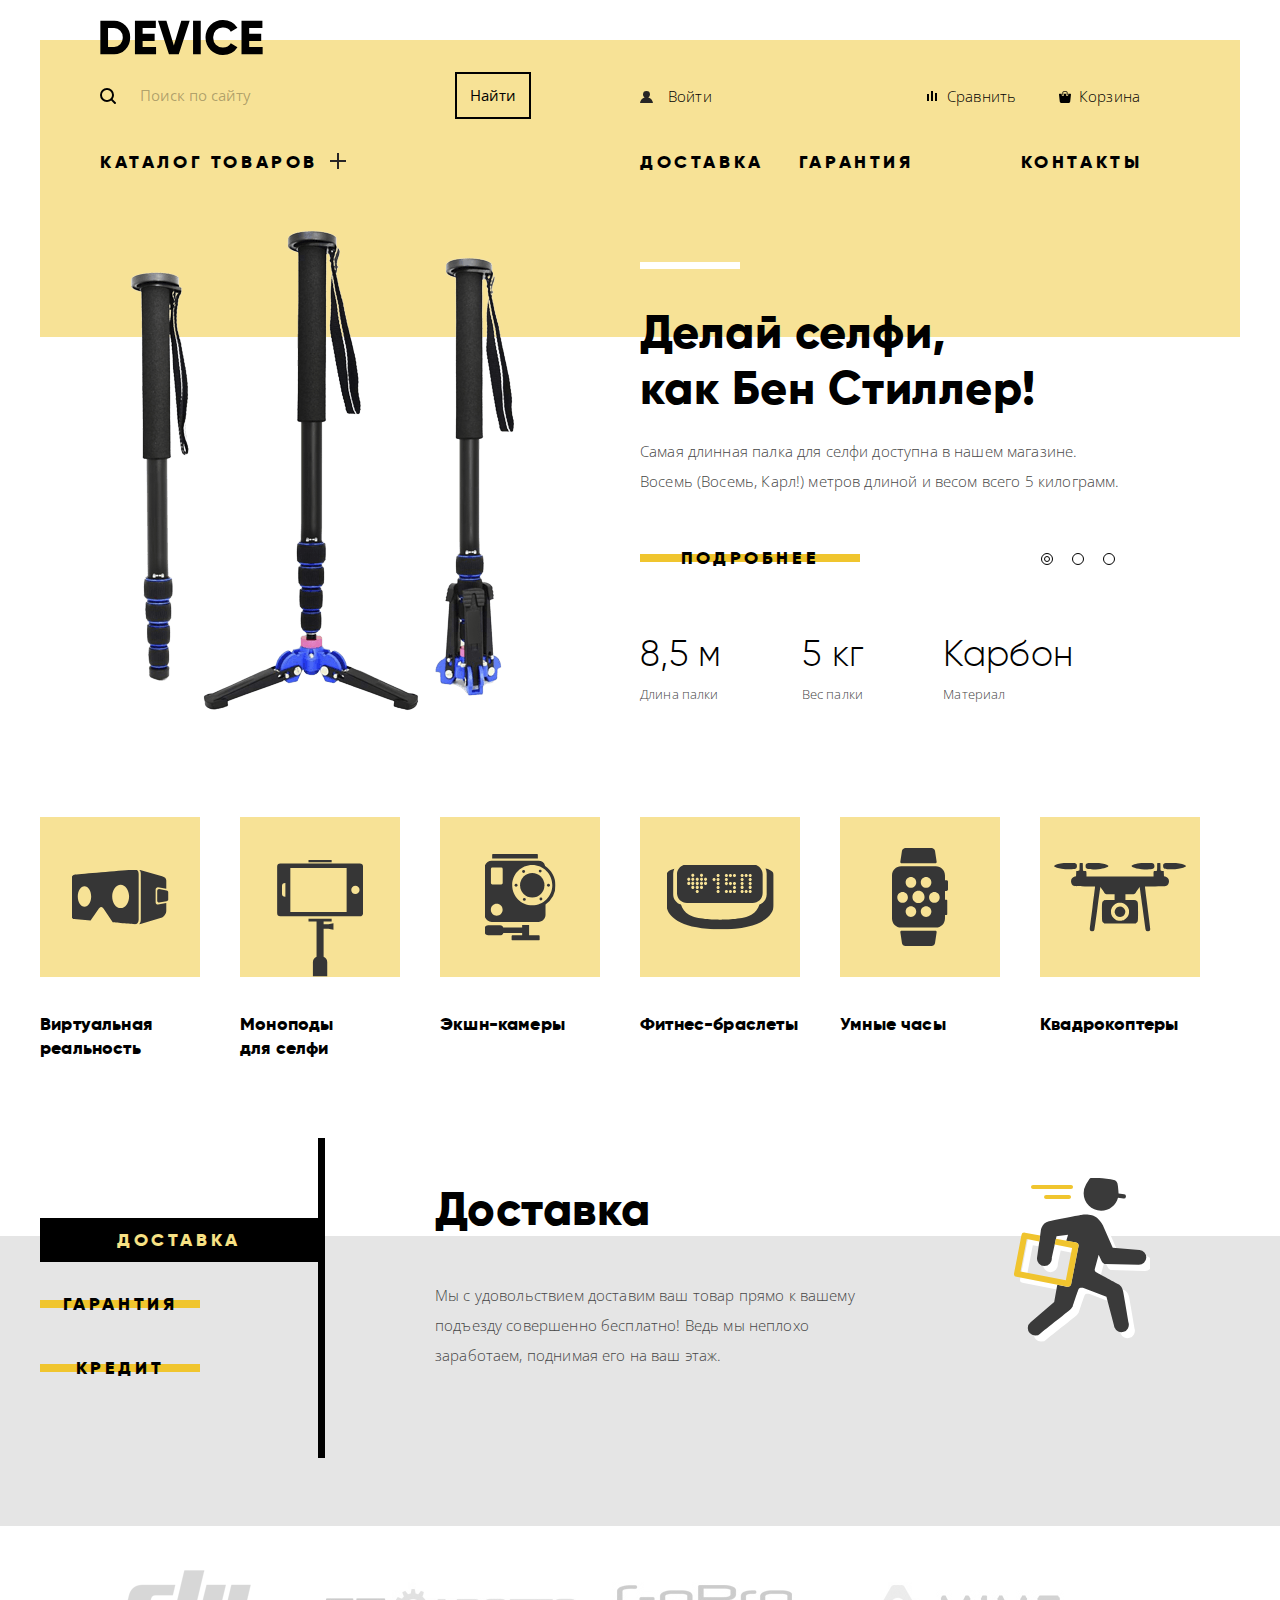
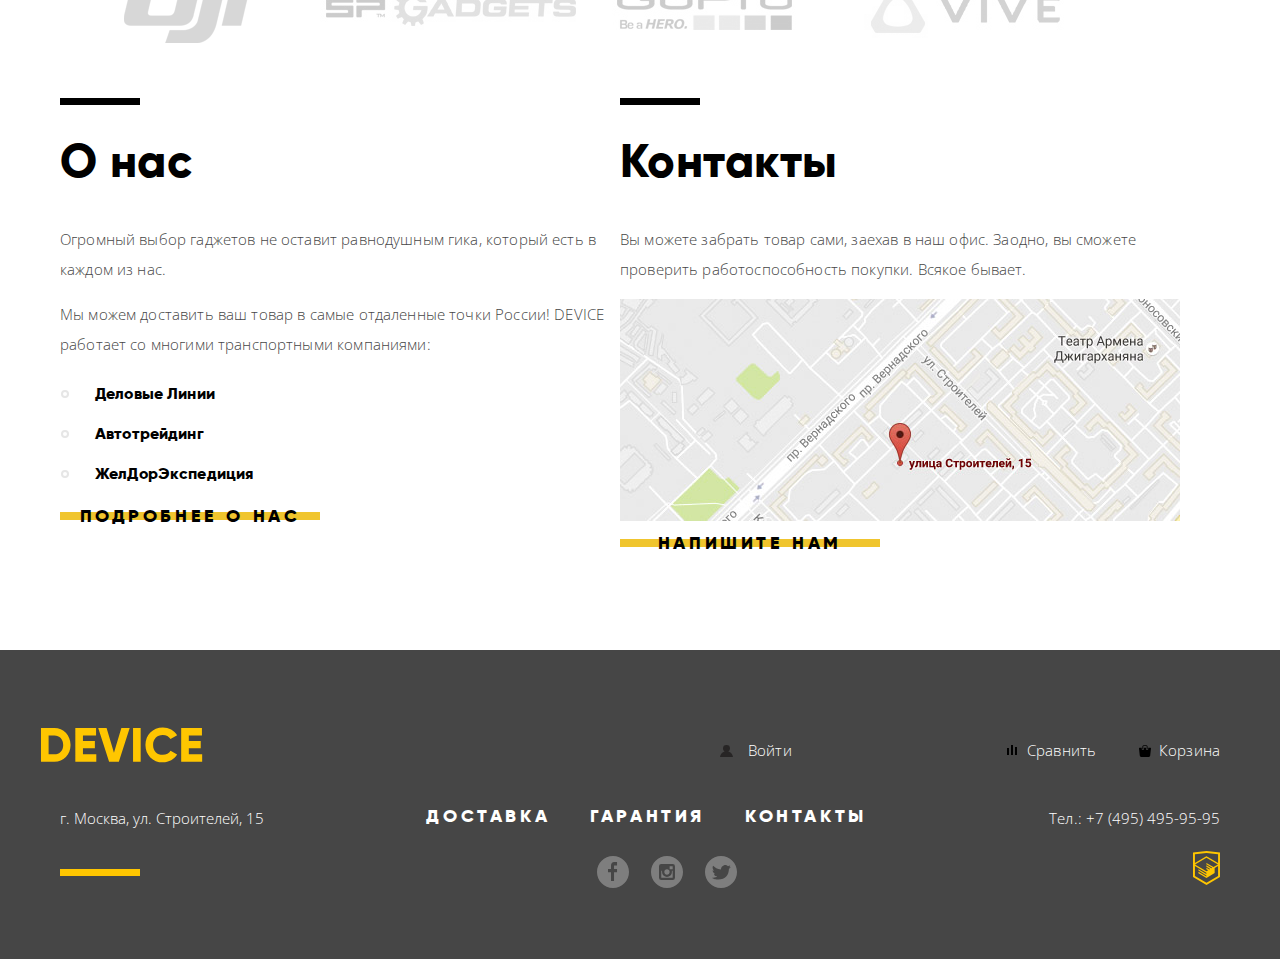
==== commit a669a40b: "Стилизация" ====
--- a/index.html
+++ b/index.html
@@ -28,7 +28,6 @@
           <!-- Form search -->
           <form class="search" method="post" action="https://echo.htmlacademy.ru">
             <label class="search__label">
-              <span class="visually-hidden">Поиск:</span>
               <input class="search__input" type="search" name="search" placeholder="Поиск по сайту">              
             </label>
             <button class="search-button" type="submit">Найти</button>
@@ -232,9 +231,9 @@
       <ul class="services__list reset-list">
         <li class="services__item services__item_delivery">
           <div class="services__controls-wrap">
-            <button type="button" class="button button_services button_services-current"><span>Доставка</span></button>
-            <button type="button" class="button button_services"><span>Гарантия</span></button>
-            <button type="button" class="button button_services"><span>Кредит</span></button>
+            <a class="button button_services button_services-current" href="#"><span>Доставка</span></a>
+            <a class="button button_services" href="#"><span>Гарантия</span></a>
+            <a class="button button_services" href="#"><span>Кредит</span></a>
           </div>
           <div class="services__desc-wrap">
             <h3 class="section-title">Доставка</h3>
@@ -246,9 +245,9 @@
         </li>
         <li class="services__item services__item_warranty visually-hidden">
           <div class="services__controls-wrap">
-            <button type="button" class="button button_services"><span>Доставка</span></button>
-            <button type="button" class="button button_services button_services-current"><span>Гарантия</span></button>
-            <button type="button" class="button button_services"><span>Кредит</span></button>
+            <a class="button button_services" href="#"><span>Доставка</span></a>
+            <a class="button button_services button_services-current" href="#"><span>Гарантия</span></a>
+            <a class="button button_services" href="#"><span>Кредит</span></a>
           </div>
           <div class="services__desc-wrap">
             <h3 class="section-title">Гарантия</h3>
@@ -260,9 +259,9 @@
         </li>
         <li class="services__item services__item_credit visually-hidden">
           <div class="services__controls-wrap">
-            <button type="button" class="button button_services"><span>Доставка</span></button>
-            <button type="button" class="button button_services"><span>Гарантия</span></button>
-            <button type="button" class="button button_services button_services-current"><span>Кредит</span></button>
+            <a class="button button_services" href="#"><span>Доставка</span></a>
+            <a class="button button_services" href="#"><span>Гарантия</span></a>
+            <a class="button button_services button_services-current" href="#"><span>Кредит</span></a>
           </div>
           <div class="services__desc-wrap">
             <h3 class="section-title">Кредит</h3>
--- a/css/style.css
+++ b/css/style.css
@@ -431,6 +431,7 @@
   width: 12px;
   height: 12px;
   margin-right: 15px;
+  padding: 0;
 
   background-color: white;
   border: 1px solid #000000;
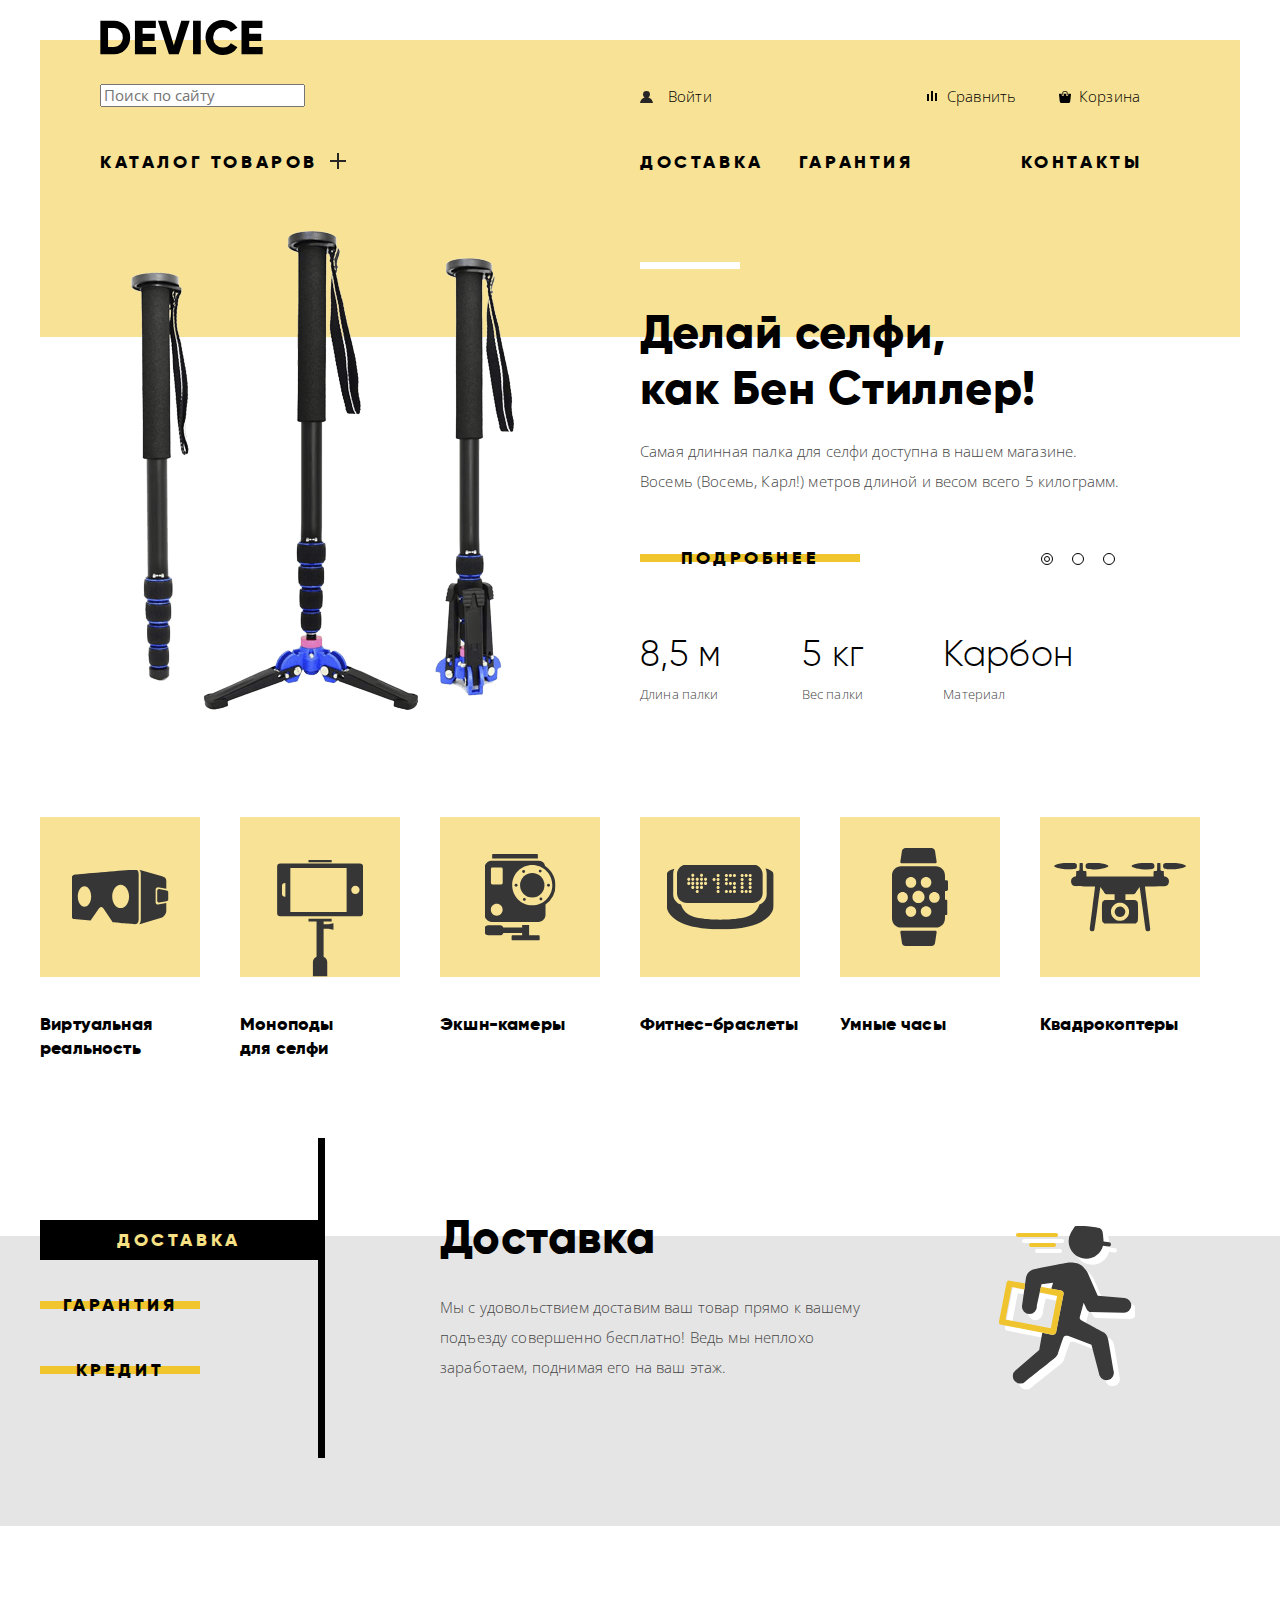
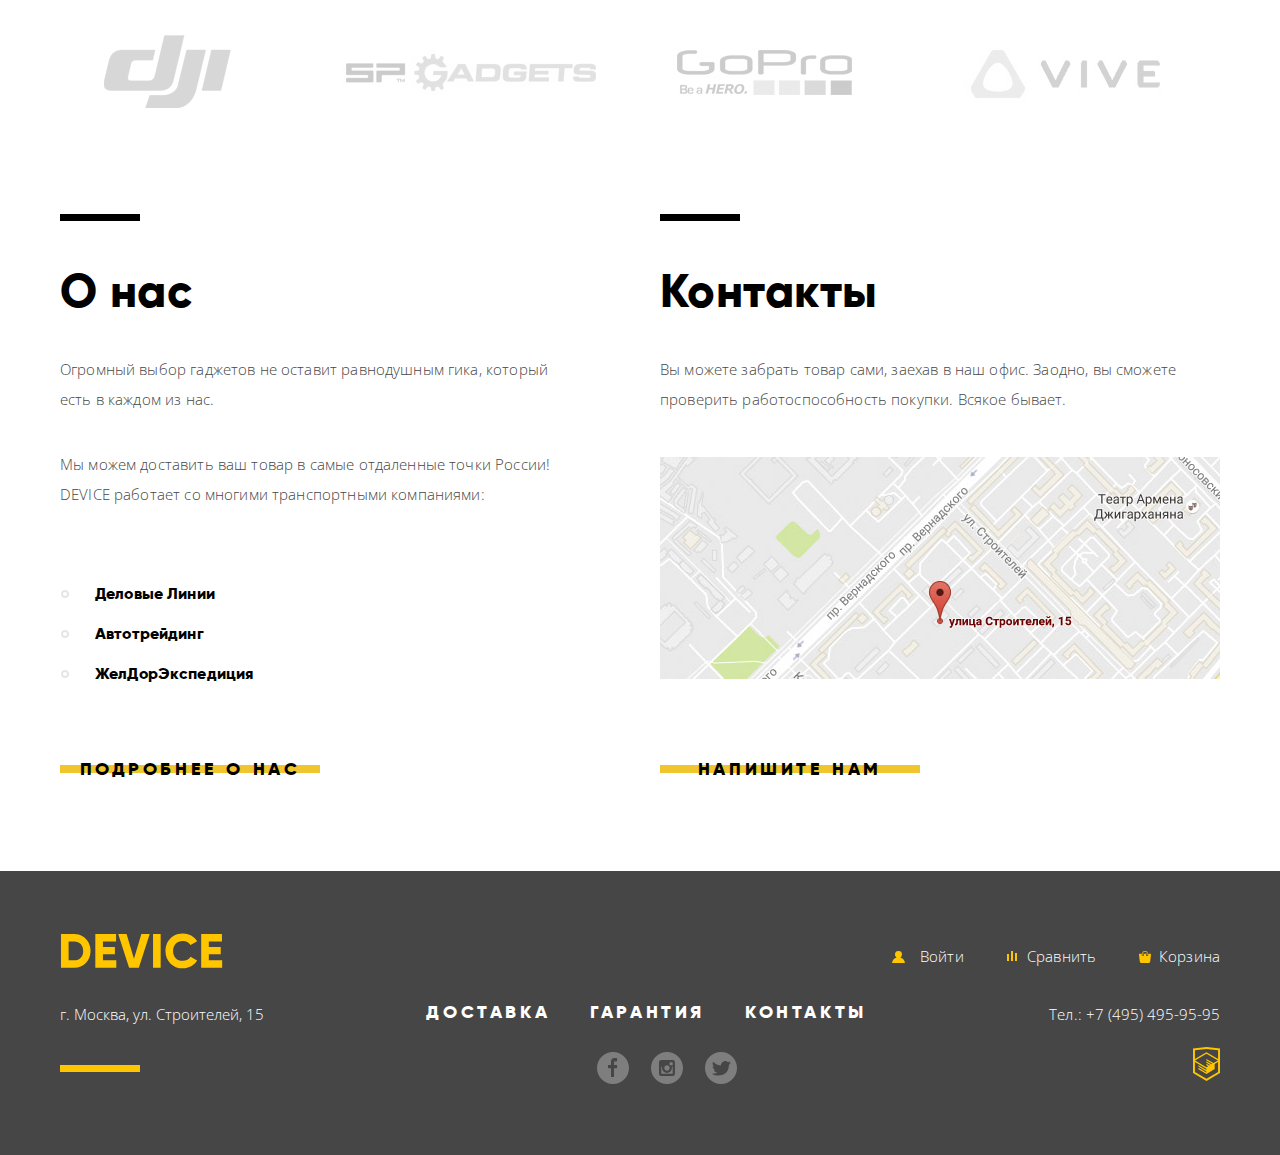
==== commit 305f77f8: "Стилизация" ====
--- a/index.html
+++ b/index.html
@@ -27,10 +27,8 @@
 
           <!-- Form search -->
           <form class="search" method="post" action="https://echo.htmlacademy.ru">
-            <label class="search__label">
-              <input class="search__input" type="search" name="search" placeholder="Поиск по сайту">              
-            </label>
-            <button class="search-button" type="submit">Найти</button>
+            <input class="se\ arch__input" type="search" name="search" placeholder="Поиск по сайту">              
+            <button class="search__button" type="submit">Найти</button>
           </form>
         </li>
 
@@ -229,13 +227,13 @@
     <section class="services main__services">
       <h2 class="visually-hidden">Наши сервисы</h2>
       <ul class="services__list reset-list">
-        <li class="services__item services__item_delivery">
+        <li class="services__item">
           <div class="services__controls-wrap">
             <a class="button button_services button_services-current" href="#"><span>Доставка</span></a>
             <a class="button button_services" href="#"><span>Гарантия</span></a>
             <a class="button button_services" href="#"><span>Кредит</span></a>
           </div>
-          <div class="services__desc-wrap">
+          <div class="services__desc-wrap services__desc-wrap_delivery">
             <h3 class="section-title">Доставка</h3>
             <p class="services__text">
               Мы с удовольствием доставим ваш товар прямо к вашему подъезду совершенно бесплатно! 
@@ -243,13 +241,13 @@
             </p>
           </div>
         </li>
-        <li class="services__item services__item_warranty visually-hidden">
+        <li class="services__item visually-hidden">
           <div class="services__controls-wrap">
             <a class="button button_services" href="#"><span>Доставка</span></a>
             <a class="button button_services button_services-current" href="#"><span>Гарантия</span></a>
             <a class="button button_services" href="#"><span>Кредит</span></a>
           </div>
-          <div class="services__desc-wrap">
+          <div class="services__desc-wrap services__desc-wrap_warranty">
             <h3 class="section-title">Гарантия</h3>
             <p class="services__text">
               Если из-за возгорания купленного у нас товара у вас сгорит дом — не переживайте, мы выдадим вам новый.<br>
@@ -257,13 +255,13 @@
             </p>
           </div>
         </li>
-        <li class="services__item services__item_credit visually-hidden">
+        <li class="services__item visually-hidden">
           <div class="services__controls-wrap">
             <a class="button button_services" href="#"><span>Доставка</span></a>
             <a class="button button_services" href="#"><span>Гарантия</span></a>
             <a class="button button_services button_services-current" href="#"><span>Кредит</span></a>
           </div>
-          <div class="services__desc-wrap">
+          <div class="services__desc-wrap services__desc-wrap_credit">
             <h3 class="section-title">Кредит</h3>
             <p class="services__text">
               Залезть в долговую яму стало проще! Кредитные консультанты подберут для вас наиболее выгодные 
@@ -275,7 +273,7 @@
     </section>
 
     <!-- Main brands -->
-    <section class="main-brands container main__main-brands">
+    <section class="main-brands main__main-brands">
       <h2 class="visually-hidden">Популярные бренды</h2>
       <ul class="main-brands__list reset-list">
         <li class="main-brands__item">
@@ -302,10 +300,10 @@
     </section>
 
     <!-- Обёртка для колонок -->
-    <div class="index-columns container">
+    <div class="index-columns">
 
       <!-- About -->
-      <section class="about">
+      <section class="about main__about">
         <h2 class="section-title">О нас</h2>
         <p class="about__text">
           Огромный выбор гаджетов не оставит равнодушным гика, который есть в каждом из нас.
@@ -341,25 +339,25 @@
   <footer class="footer">
 
     <!-- Footer navigation -->
-    <div class="footer-navigation container">
+    <div class="footer-navigation">
       <a class="logo footer__logo">
         <img class="logo__img" src="img/svg/logo-device-yellow.svg" alt="Логотип интернет-магазина гаджетов «DEVICE»" width="163" height="35">
       </a>
-      <ul class="menu reset-list menu_user">
-        <li class="menu__item menu__item_login">
+      <ul class="menu reset-list menu_user menu_user-footer"> 
+        <li class="menu__item menu__item_login menu__item_login-footer">
           <a href="#" class="menu__link">Войти</a>
         </li>
-        <li class="menu__item menu__item_compare">
+        <li class="menu__item menu__item_compare menu__item_compare-footer">
           <a href="#" class="menu__link">Сравнить</a>
         </li>
-        <li class="menu__item menu__item_cart">
+        <li class="menu__item menu__item_cart menu__item_cart-footer">
           <a href="#" class="menu__link">Корзина</a>
         </li>
       </ul>
     </div>
     
     <!-- Footer info -->
-    <div class="footer-info container">
+    <div class="footer-info">
       <address class="footer-info__address">г. Москва, ул. Строителей, 15</address>
       <ul class="menu reset-list menu_main">
         <li class="menu__item">
@@ -376,7 +374,7 @@
     </div>
 
     <!-- Socials -->
-    <div class="socials container">
+    <div class="socials">
       <div class="socials__line"></div>
       <ul class="socials__list reset-list">
         <li class="socials__item">
--- a/css/style.css
+++ b/css/style.css
@@ -234,7 +234,8 @@
   outline: none;
 }
 
-.search-button {
+.search__button {
+  display: none;
   padding: 13px;
 
   color: black;
@@ -244,6 +245,27 @@
   background: none;
   border: solid 2px #000000;
   cursor: pointer;
+}
+
+.search__input:focus+.search__button {
+  display: block;
+}
+
+.search__button:hover,
+.search__button:focus {
+  display: block;
+
+  color: white;
+
+  background-color: black;
+}
+
+.search__button:active {
+  display: block;
+
+  color: rgba(255, 255, 255, 0.3);
+
+  background-color: black;
 }
 
 .menu__item {
@@ -576,7 +598,7 @@
 
 .main-goods__img-wrap_selfie:after {
   top: 63%;
-  
+
   width: 86px;
   height: 117px;
 
@@ -640,15 +662,17 @@
 .services__controls-wrap {
   width: 285px;
   min-height: 320px;
-  margin-right: 110px;
-  padding-top: 80px;
+  margin-right: 115px;
+  padding-top: 82px;
 
   border-right: 7px solid #000;
 }
 
 .button_services {
+  padding-top: 8px;
+  padding-bottom: 8px;
   width: 160px;
-  margin-bottom: 20px;
+  margin-bottom: 25px;
 }
 
 .button_services::after {
@@ -671,30 +695,54 @@
 .services__desc-wrap {
   position: relative;
 
+  margin-top: 28px;
+
   width: 755px;
 }
 
-.services__item_delivery .services__desc-wrap::after {
+.services__desc-wrap::after {
   content: "";
   position: absolute;
-  top: 40px;
-  right: 40px;
-
+  top: 60px;
+  right: 60px;
+
+  width: 171px;
+  height: 194px;
+
+  background-repeat: no-repeat;
+}
+
+.services__desc-wrap_delivery::after {
   width: 136px;
   height: 164px;
 
   background-image: url("../img/svg/delivery.svg");
-  background-repeat: no-repeat;
-
+}
+
+.services__desc-wrap_warranty::after {
+  width: 171px;
+  height: 194px;
+
+  background-image: url("../img/svg/warranty.svg");
+}
+
+.services__desc-wrap_credit::after {
+  width: 156px;
+  height: 186px;
+
+  background-image: url("../img/svg/credit.svg")
 }
 
 .services__text {
   max-width: 460px;
+  margin-top: -16px;
 }
 
 /* Main brands */
 .main__main-brands {
-  margin-top: 100px;
+  margin-top: 165px;
+  padding-left: calc((100% - 1200px)/2);
+  padding-right: calc((100% - 1200px)/2);
 }
 
 .main-brands__list {
@@ -704,7 +752,12 @@
 }
 
 .main-brands__item {
+  margin-right: 40px;
   padding-bottom: 40px;
+}
+
+.main-brands__item:last-child {
+  margin-right: 0;
 }
 
 .main-brands__link {
@@ -761,19 +814,25 @@
 /* Обёртка для колонок */
 .index-columns {
   display: flex;
+  margin-top: 65px;
+  padding-left: calc((100% - 1160px)/2);
+  padding-right: calc((100% - 1160px)/2);
 }
 
 /* About */
+.main__about {
+  width: 500px;
+  margin-right: 100px;
+}
+
 .about {
   position: relative;
-
-  width: 560px;
 }
 
 .about::before {
   content: "";
   position: absolute;
-  top: 0;
+  top: -14px;
   left: 0;
 
   width: 80px;
@@ -782,7 +841,13 @@
   background-color: #000000;
 }
 
+.about__text {
+  margin-top: 35px;
+}
+
 .about__list {
+  margin-top: 65px;
+
   font-family: "Gilroy", "Arial", sans-serif;
   font-size: 16px;
   font-weight: 800;
@@ -811,6 +876,7 @@
 
 .button_about {
   width: 260px;
+  margin-top: 53px;
 }
 
 /* Contacts */
@@ -823,7 +889,7 @@
 .contacts::before {
   content: "";
   position: absolute;
-  top: 0;
+  top: -14px;
   left: 0;
 
   width: 80px;
@@ -836,18 +902,23 @@
   display: block;
   width: 560px;
   height: 222px;
+  margin-top: 43px;
+
   background-color: #d9d9d9;
 }
 
 .button_contacts {
   width: 260px;
+  margin-top: 68px;
 }
 
 /* Footer */
 .footer {
-  margin-top: 85px;
-  padding-top: 65px;
+  margin-top: 80px;
+  padding-top: 50px;
   padding-bottom: 65px;
+  padding-left: calc((100% - 1160px)/2);
+  padding-right: calc((100% - 1160px)/2);
 
   color: white;
 
@@ -859,10 +930,6 @@
   display: flex;
   align-items: center;
   justify-content: space-between;
-}
-
-.footer__logo {
-  margin-left: -20px;
 }
 
 .footer .menu__link,
@@ -879,16 +946,32 @@
   color: rgba(255, 255, 255, 0.3);
 }
 
-.footer-navigation .menu_user {
+.menu_user-footer {
   margin-right: -20px;
 }
 
+.menu__item_login-footer {
+  width: 115px;
+}
+
+.menu__item_login-footer:before {
+  background-image: url("../img/svg/user-yellow.svg");
+}
+
+.menu__item_compare-footer::before {
+  background-image: url("../img/svg/compare-yellow.svg");
+}
+
+.menu__item_cart-footer::before {
+  background-image: url("../img/svg/cart-yellow.svg");
+}
 
 /* Footer info */
 .footer-info {
   display: flex;
   align-items: center;
   justify-content: center;
+  margin-top: -10px;
 }
 
 .footer-info__address,
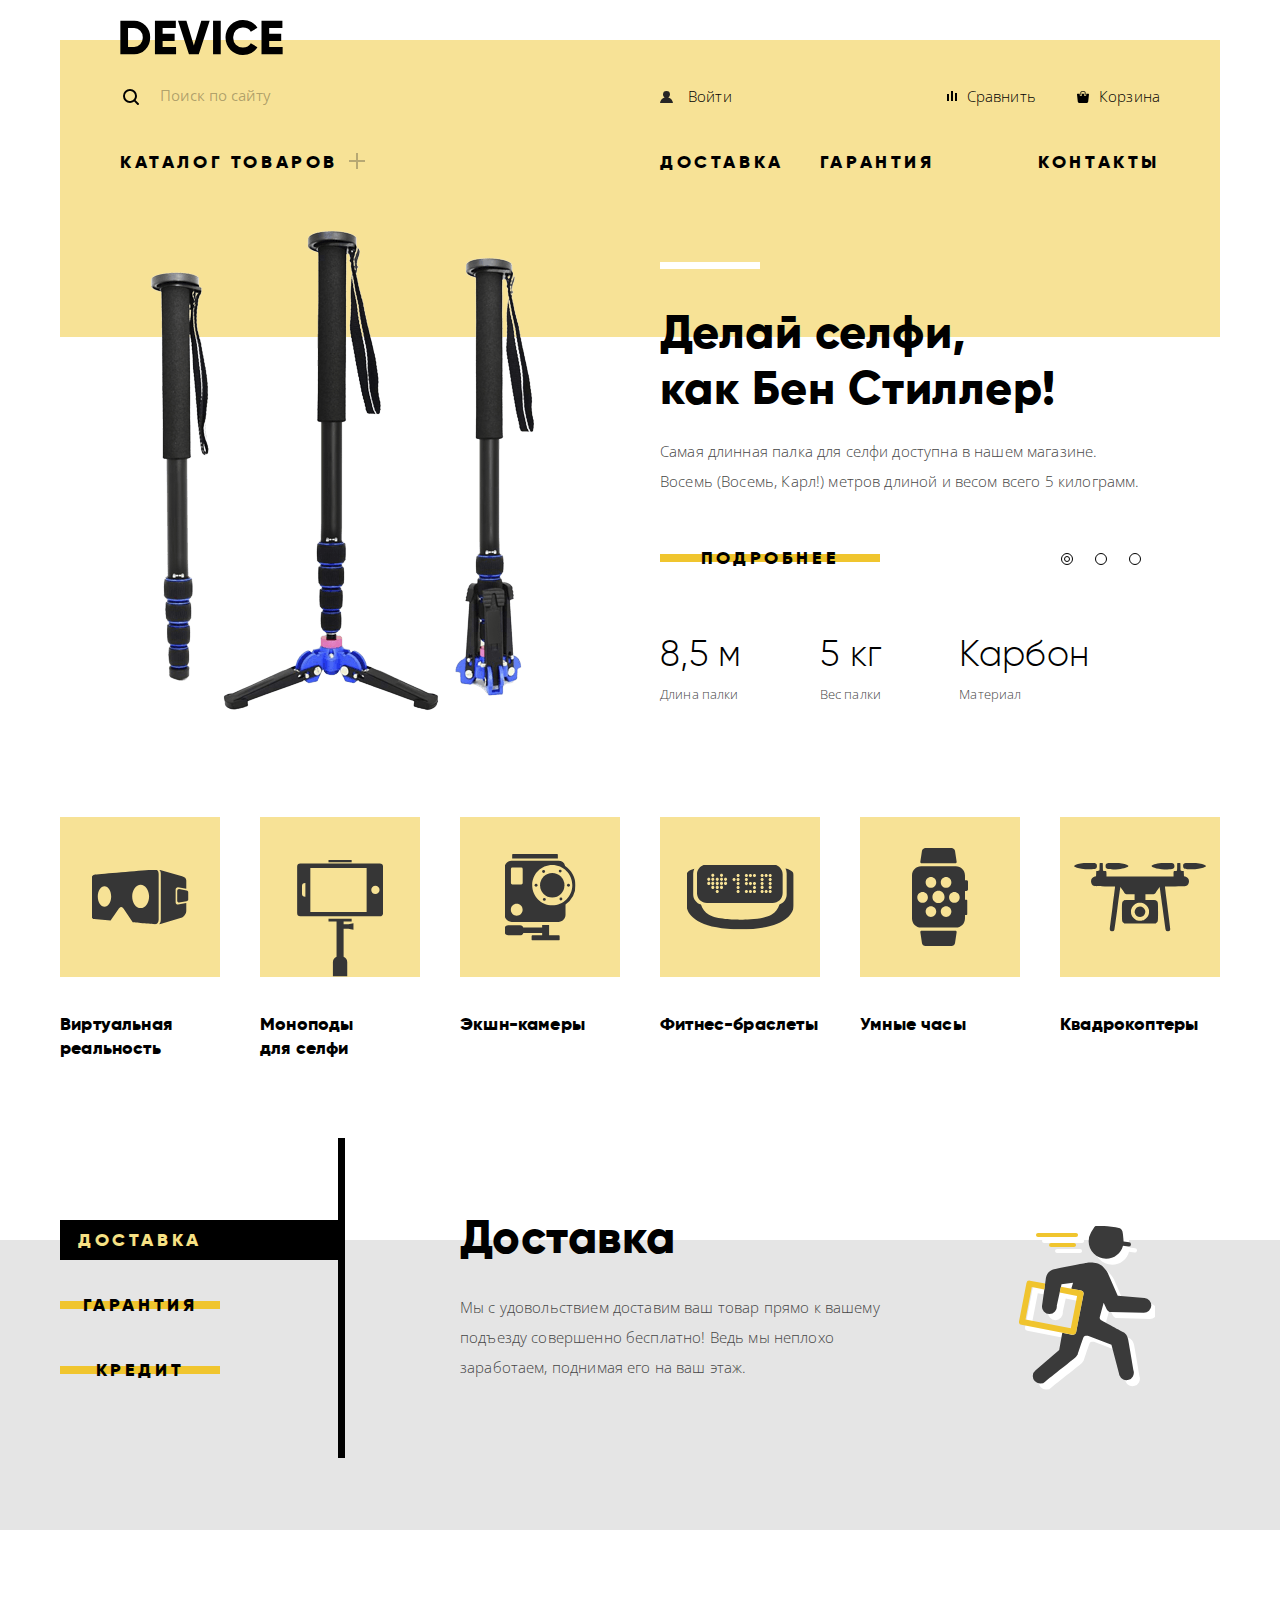
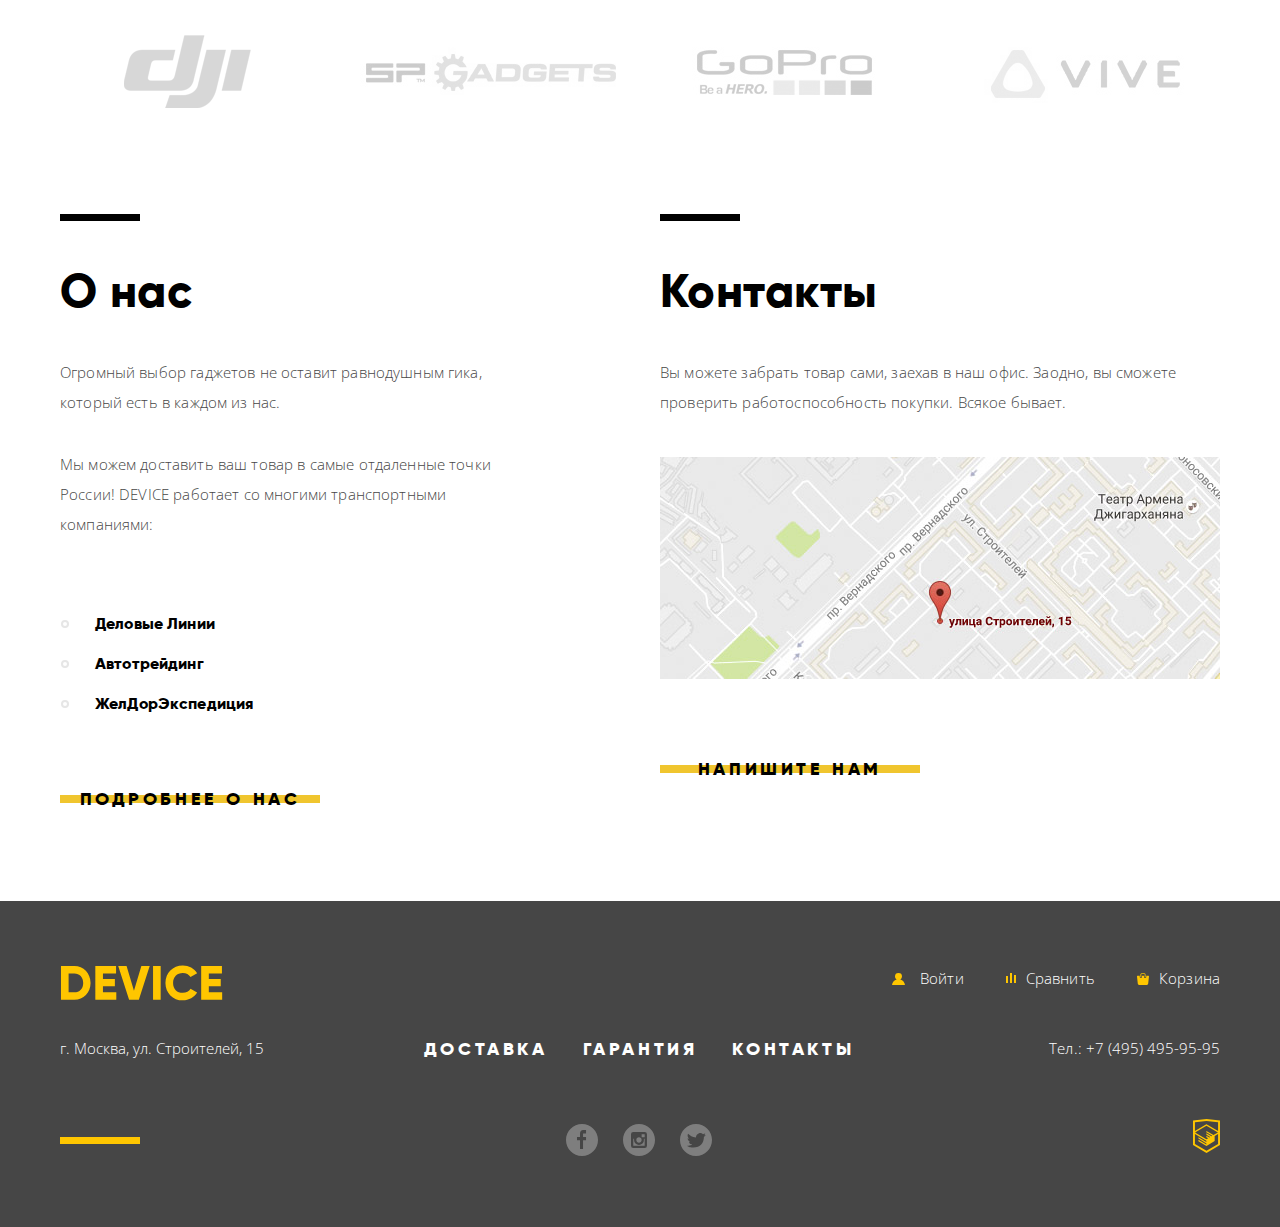
==== commit 8a0646e5: "Стилизация" ====
--- a/index.html
+++ b/index.html
@@ -22,24 +22,24 @@
       </a>
 
       <!-- User menu -->
-      <ul class="menu reset-list menu_user header__menu">
+      <ul class="menu reset-list header__menu">
         <li class="menu__item menu__item_search">
 
           <!-- Form search -->
           <form class="search" method="post" action="https://echo.htmlacademy.ru">
-            <input class="se\ arch__input" type="search" name="search" placeholder="Поиск по сайту">              
+            <label class="search__label" for="search"><span class="visually-hidden">Поиск:</span></label>
+            <input class="search__input" id="search" type="search" name="search" placeholder="Поиск по сайту">                 
             <button class="search__button" type="submit">Найти</button>
           </form>
         </li>
-
         <li class="menu__item menu__item_login">
-          <a href="#" class="menu__link">Войти</a>
+          <a href="#" class="menu__link menu__link_login">Войти</a>
         </li>
         <li class="menu__item menu__item_compare">
-          <a href="#" class="menu__link">Сравнить</a>
-        </li>
-        <li class="menu__item menu__item_cart">
-          <a href="#" class="menu__link">Корзина</a>
+          <a href="#" class="menu__link menu__link_compare">Сравнить</a>
+        </li>
+        <li class="menu__item">
+          <a href="#" class="menu__link menu__link_cart">Корзина</a>
         </li>
       </ul>
 
@@ -64,7 +64,7 @@
             </li>
           </ul>
         </li>
-        <li class="menu__item">
+        <li class="menu__item menu__item_delivery">
           <a href="#" class="menu__link">Доставка</a>
         </li>
         <li class="menu__item menu__item_warranty">
@@ -125,7 +125,10 @@
           <img class="slider__img" src="img/fitness-tracker.png" alt="Фитнес-браслет" width="345" height="485">
         </div>
         <div class="slider__desc-wrap">
-          <p class="section-title section-title_slider">Худеем правильно!</p>
+          <p class="section-title section-title_slider">
+            Худеем <br>
+            правильно!
+          </p>
           <p class="slider__text">
             Мотивирующие фитнес-браслеты помогут найти в себе силы 
             не пропускать занятия и соблюдать диету.            
@@ -179,7 +182,7 @@
     </section>
 
     <!-- Main goods -->
-    <section class="main-goods main__main-goods">
+    <section class="main-goods container main__main-goods">
       <h2 class="visually-hidden">Популярные товары</h2>
       <ul class="main-goods__list reset-list">
         <li class="main-goods__item">
@@ -229,9 +232,9 @@
       <ul class="services__list reset-list">
         <li class="services__item">
           <div class="services__controls-wrap">
-            <a class="button button_services button_services-current" href="#"><span>Доставка</span></a>
-            <a class="button button_services" href="#"><span>Гарантия</span></a>
-            <a class="button button_services" href="#"><span>Кредит</span></a>
+            <a class="button button_services button_services-current" href="#"><span class="services__button-text">Доставка</span></a>
+            <a class="button button_services" href="#"><span class="services__button-text">Гарантия</span></a>
+            <a class="button button_services" href="#"><span class="services__button-text">Кредит</span></a>
           </div>
           <div class="services__desc-wrap services__desc-wrap_delivery">
             <h3 class="section-title">Доставка</h3>
@@ -243,9 +246,9 @@
         </li>
         <li class="services__item visually-hidden">
           <div class="services__controls-wrap">
-            <a class="button button_services" href="#"><span>Доставка</span></a>
-            <a class="button button_services button_services-current" href="#"><span>Гарантия</span></a>
-            <a class="button button_services" href="#"><span>Кредит</span></a>
+            <a class="button button_services" href="#"><span class="services__button-text">Доставка</span></a>
+            <a class="button button_services button_services-current" href="#"><span class="services__button-text">Гарантия</span></a>
+            <a class="button button_services" href="#"<span class="services__button-text">Кредит</span></a>
           </div>
           <div class="services__desc-wrap services__desc-wrap_warranty">
             <h3 class="section-title">Гарантия</h3>
@@ -257,9 +260,9 @@
         </li>
         <li class="services__item visually-hidden">
           <div class="services__controls-wrap">
-            <a class="button button_services" href="#"><span>Доставка</span></a>
-            <a class="button button_services" href="#"><span>Гарантия</span></a>
-            <a class="button button_services button_services-current" href="#"><span>Кредит</span></a>
+            <a class="button button_services" href="#"><span class="services__button-text">Доставка</span></a>
+            <a class="button button_services" href="#"><span class="services__button-text">Гарантия</span></a>
+            <a class="button button_services button_services-current" href="#"><span class="services__button-text">Кредит</span></a>
           </div>
           <div class="services__desc-wrap services__desc-wrap_credit">
             <h3 class="section-title">Кредит</h3>
@@ -273,7 +276,7 @@
     </section>
 
     <!-- Main brands -->
-    <section class="main-brands main__main-brands">
+    <section class="main-brands container main__main-brands">
       <h2 class="visually-hidden">Популярные бренды</h2>
       <ul class="main-brands__list reset-list">
         <li class="main-brands__item">
@@ -300,7 +303,7 @@
     </section>
 
     <!-- Обёртка для колонок -->
-    <div class="index-columns">
+    <div class="index-columns container">
 
       <!-- About -->
       <section class="about main__about">
@@ -343,15 +346,15 @@
       <a class="logo footer__logo">
         <img class="logo__img" src="img/svg/logo-device-yellow.svg" alt="Логотип интернет-магазина гаджетов «DEVICE»" width="163" height="35">
       </a>
-      <ul class="menu reset-list menu_user menu_user-footer"> 
-        <li class="menu__item menu__item_login menu__item_login-footer">
-          <a href="#" class="menu__link">Войти</a>
-        </li>
-        <li class="menu__item menu__item_compare menu__item_compare-footer">
-          <a href="#" class="menu__link">Сравнить</a>
-        </li>
-        <li class="menu__item menu__item_cart menu__item_cart-footer">
-          <a href="#" class="menu__link">Корзина</a>
+      <ul class="menu reset-list menu_user footer__menu_user"> 
+        <li class="menu__item menu__item-footer">
+          <a href="#" class="menu__link menu__link_login menu__link_login-footer">Войти</a>
+        </li>
+        <li class="menu__item menu__item-footer">
+          <a href="#" class="menu__link menu__link_compare menu__link_compare-footer">Сравнить</a>
+        </li>
+        <li class="menu__item menu__item-footer">
+          <a href="#" class="menu__link menu__link_cart menu__link_cart-footer">Корзина</a>
         </li>
       </ul>
     </div>
@@ -360,13 +363,13 @@
     <div class="footer-info">
       <address class="footer-info__address">г. Москва, ул. Строителей, 15</address>
       <ul class="menu reset-list menu_main">
-        <li class="menu__item">
+        <li class="menu__item footer__item-main-menu">
           <a href="#" class="menu__link">Доставка</a>
         </li>
-        <li class="menu__item">
+        <li class="menu__item footer__item-main-menu">
           <a href="#" class="menu__link">Гарантия</a>
         </li>
-        <li class="menu__item">
+        <li class="menu__item footer__item-main-menu">
           <a href="#" class="menu__link">Контакты</a>
         </li>
       </ul>
--- a/css/style.css
+++ b/css/style.css
@@ -55,10 +55,8 @@
 }
 
 .container {
-  width: 1200px;
+  width: 1160px;
   margin: 0 auto;
-  padding-left: 20px;
-  padding-right: 20px;
 }
 
 .visually-hidden {
@@ -120,12 +118,16 @@
 .button:hover,
 .button:focus {
   background-color: #f0c52e;
+  
+  transition: all 0.3s linear;
 }
 
 .button:active {
   color: rgba(0, 0, 0, 0.3);
 
   background-color: #f0c52e;
+  
+  transition: all 0.3s linear;
 }
 
 .button:active::after {
@@ -178,10 +180,14 @@
 .logo[href]:hover,
 .logo[href]:focus {
   opacity: 0.6;
+  
+  transition: all 0.3s linear;
 }
 
 .logo[href]:active {
   opacity: 0.3;
+  
+  transition: all 0.3s linear;
 }
 
 /* User menu */
@@ -196,8 +202,8 @@
 
 /* Form search */
 .menu__item_search {
-  width: 500px;
-  margin-right: 40px;
+  width: 50%;
+  margin-right: 20px;
 }
 
 .search {
@@ -211,11 +217,25 @@
 
   color: black;
 
-  background-image: url("../img/svg/search.svg");
-  background-position: 0 center;
-  background-repeat: no-repeat;
   background-color: transparent;
   border: none;
+}
+
+.search__label {
+  position: relative;
+}
+
+.search__label::before {
+  content: "";
+  position: absolute;
+  top: -7px;
+  left: 3px;
+
+  width: 20px;
+  height: 20px;
+
+  background-image: url("../img/svg/search.svg");
+  background-repeat: no-repeat;
 
   cursor: pointer;
 }
@@ -258,6 +278,8 @@
   color: white;
 
   background-color: black;
+  
+  transition: all 0.3s linear;
 }
 
 .search__button:active {
@@ -266,13 +288,30 @@
   color: rgba(255, 255, 255, 0.3);
 
   background-color: black;
-}
-
-.menu__item {
+  
+  transition: all 0.3s linear;
+}
+
+.menu__item_login {
+  margin-right: auto;
+}
+
+.menu__item_compare {
+  margin-right: 41px;
+}
+
+.menu__link {
   position: relative;
-}
-
-.menu__item::before {
+
+  display: block;
+  padding-top: 20px;
+  padding-bottom: 20px;
+
+  vertical-align: middle;
+  color: black;
+}
+
+.menu__link::before {
   content: "";
   position: absolute;
   top: 30px;
@@ -283,57 +322,55 @@
   cursor: pointer;
 }
 
-.menu__item_login {
-  width: 287px;
-  padding-left: 8px;
-}
-
-.menu__item_compare {
-  width: 132px;
-}
-
-.menu__item_login::before {
+.menu__link_login {
+  padding-left: 28px;
+}
+
+.menu__link_login::before {
   width: 13px;
   height: 12px;
 
   background-image: url("../img/svg/user.svg");
 }
 
-.menu__item_compare::before {
+.menu__link_compare {
+  padding-left: 20px;
+}
+
+.menu__link_compare::before {
   width: 10px;
   height: 10px;
 
   background-image: url("../img/svg/compare.svg");
 }
 
-.menu__item_cart::before {
+.menu__link_cart {
+  padding-left: 22px;
+}
+
+.menu__link_cart::before {
   width: 12px;
   height: 12px;
 
   background-image: url("../img/svg/cart.svg");
 }
 
-.menu__link {
-  display: block;
-  padding: 20px;
-
-  vertical-align: middle;
-  color: black;
-}
-
 .menu__link:hover,
 .menu__link:focus {
-  color: rgba(0, 0, 0, 0.6);
+  opacity: 0.6;
+  
+  transition: all 0.3s linear;
 }
 
 .menu__link:active {
-  color: rgba(0, 0, 0, 0.3);
+  opacity: 0.3;
+  
+  transition: all 0.3s linear;
 }
 
 /* Main menu */
 .menu_main {
   margin-top: -4px;
-  margin-left: -20px;
 
   font-family: "Gilroy", "Arial", sans-serif;
   font-size: 18px;
@@ -343,18 +380,19 @@
 }
 
 .menu__item_catalog {
-  width: 540px;
+  width: 50%;
+  margin-right: 20px;
 }
 
 .menu__link_catalog {
   position: relative;
 }
 
-.menu__link_catalog::before {
+.menu__link_catalog::after{
   content: "";
   position: absolute;
   top: 26px;
-  left: 250px;
+  left: 44%;
 
   width: 16px;
   height: 16px;
@@ -362,6 +400,7 @@
   background-image: url("../img/svg/plus.svg");
   background-repeat: no-repeat;
 
+  opacity: 0.3;
   cursor: pointer;
 }
 
@@ -374,12 +413,12 @@
   text-transform: none;
 }
 
+.menu__item_delivery {
+  margin-right: 36px;
+}
+
 .menu__item_warranty {
-  margin-left: -5px;
-}
-
-.menu__item_contacts {
-  margin-left: 67px;
+  margin-right: auto;
 }
 
 /* Main */
@@ -396,15 +435,16 @@
 }
 
 .slider__img-wrap {
-  width: 500px;
+  width: 50%;
   padding-left: 30px;
-  margin-right: 40px;
+  margin-right: 20px;
 }
 
 .slider__desc-wrap {
   position: relative;
 
-  width: 540px;
+  width: calc(50% - 20px);
+  padding-right: 19px;
   padding-top: 30px;
 }
 
@@ -427,32 +467,23 @@
   line-height: 56px;
 }
 
-.slider__text {
-  margin-top: 0;
-  margin-bottom: 40px;
-  padding-right: 50px;
-}
-
 .slider__controls-wrap {
   display: flex;
   align-items: center;
   justify-content: space-between;
+  margin-top: 40px;
 }
 
 .button_slider {
   width: 220px;
 }
 
-.slider__controls {
-  margin-right: 65px;
-}
-
 .slider__controls-control {
   position: relative;
 
   width: 12px;
   height: 12px;
-  margin-right: 15px;
+  margin-right: 18px;
   padding: 0;
 
   background-color: white;
@@ -480,17 +511,13 @@
   transform: translate(-50%, -50%);
 }
 
-.slider__controls-wrap {
-  display: flex;
-}
-
 .slider-advantages {
   display: flex;
   flex-wrap: wrap;
 }
 
 .slider-advantages__item {
-  margin-right: 80px;
+  margin-right: 78px;
 }
 
 .slider-advantages__item:last-child {
@@ -519,23 +546,17 @@
 /* Main goods */
 .main__main-goods {
   margin-top: 95px;
-  padding-left: calc((100% - 1200px)/2);
-  padding-right: calc((100% - 1200px)/2);
 }
 
 .main-goods__list {
   display: flex;
   flex-wrap: wrap;
+  justify-content: space-between;
 }
 
 .main-goods__item {
   width: 160px;
-  margin-right: 40px;
   padding-bottom: 30px;
-}
-
-.main-goods__item:last-child {
-  margin-right: 0;
 }
 
 .main-goods__link {
@@ -560,12 +581,14 @@
 .main-goods__link:focus .main-goods__img-wrap {
   background-color: rgba(240, 197, 46, 1);
 
-  transition: all 0.2s linear;
+  transition: all 0.3s linear;
 }
 
 .main-goods__link:active .main-goods__img-wrap::after,
 .main-goods__link:active .main-goods__title {
   opacity: 0.3;
+  
+  transition: all 0.3s linear;
 }
 
 .main-goods__img-wrap::after {
@@ -637,15 +660,14 @@
 
 .services {
   position: relative;
-
-  padding-left: calc((100% - 1200px)/2);
-  padding-right: calc((100% - 1200px)/2);
+  padding-left: calc((100% - 1160px)/2);
+  padding-right: calc((100% - 1160px)/2);
 }
 
 .services::before {
   content: "";
   position: absolute;
-  top: 98px;
+  top: 102px;
   left: 0;
   z-index: -1;
 
@@ -685,6 +707,8 @@
   color: #f7e184;
 
   background-color: black;
+  
+  transition: all 0.3s linear;
 }
 
 .button_services:active::after,
@@ -692,6 +716,11 @@
   content: none;
 }
 
+.services__button-text {
+  display: block;
+  width: 160px;
+}
+
 .services__desc-wrap {
   position: relative;
 
@@ -741,8 +770,6 @@
 /* Main brands */
 .main__main-brands {
   margin-top: 165px;
-  padding-left: calc((100% - 1200px)/2);
-  padding-right: calc((100% - 1200px)/2);
 }
 
 .main-brands__list {
@@ -815,14 +842,13 @@
 .index-columns {
   display: flex;
   margin-top: 65px;
-  padding-left: calc((100% - 1160px)/2);
-  padding-right: calc((100% - 1160px)/2);
 }
 
 /* About */
 .main__about {
-  width: 500px;
-  margin-right: 100px;
+  width: 50%;
+  margin-right: 20px;
+  padding-right: 99px;
 }
 
 .about {
@@ -842,11 +868,12 @@
 }
 
 .about__text {
-  margin-top: 35px;
+  margin-top: 42px;
+  margin-bottom: -10px;
 }
 
 .about__list {
-  margin-top: 65px;
+  margin-top: 75px;
 
   font-family: "Gilroy", "Arial", sans-serif;
   font-size: 16px;
@@ -882,8 +909,7 @@
 /* Contacts */
 .contacts {
   position: relative;
-
-  width: 560px;
+  width: calc(50% - 20px);
 }
 
 .contacts::before {
@@ -896,13 +922,17 @@
   height: 7px;
 
   background-color: #000000;
+}
+
+.contacts__text {
+  margin-top: 42px;
 }
 
 .contacts__map {
   display: block;
   width: 560px;
   height: 222px;
-  margin-top: 43px;
+  margin-top: 40px;
 
   background-color: #d9d9d9;
 }
@@ -915,7 +945,7 @@
 /* Footer */
 .footer {
   margin-top: 80px;
-  padding-top: 50px;
+  padding-top: 42px;
   padding-bottom: 65px;
   padding-left: calc((100% - 1160px)/2);
   padding-right: calc((100% - 1160px)/2);
@@ -928,8 +958,11 @@
 /* Footer navigation */
 .footer-navigation {
   display: flex;
-  align-items: center;
-  justify-content: space-between;
+}
+
+.footer__logo {
+  padding-top: 22px;
+  margin-right: auto;
 }
 
 .footer .menu__link,
@@ -937,32 +970,23 @@
   color: inherit;
 }
 
-.footer .menu__link:hover,
-.footer .menu__link:focus {
-  color: rgba(255, 255, 255, 0.6);
-}
-
-.footer .menu__link:active {
-  color: rgba(255, 255, 255, 0.3);
-}
-
-.menu_user-footer {
-  margin-right: -20px;
-}
-
-.menu__item_login-footer {
-  width: 115px;
-}
-
-.menu__item_login-footer:before {
+.menu__item-footer {
+  margin-right: 42px;
+}
+
+.menu__item-footer:last-child {
+  margin-right: 0;
+}
+
+.menu__link_login-footer:before {
   background-image: url("../img/svg/user-yellow.svg");
 }
 
-.menu__item_compare-footer::before {
+.menu__link_compare-footer::before {
   background-image: url("../img/svg/compare-yellow.svg");
 }
 
-.menu__item_cart-footer::before {
+.menu__link_cart-footer::before {
   background-image: url("../img/svg/cart-yellow.svg");
 }
 
@@ -970,8 +994,12 @@
 .footer-info {
   display: flex;
   align-items: center;
-  justify-content: center;
-  margin-top: -10px;
+  justify-content: space-between;
+ } 
+
+.footer__item-main-menu {
+  margin-right: 35px;
+  padding-top: 5px;
 }
 
 .footer-info__address,
@@ -980,25 +1008,17 @@
   letter-spacing: normal;
 }
 
-.footer-info__address {
-  margin-right: auto;
-}
-
-.footer-info__phone {
-  margin-left: auto;
-}
-
 /* Footer socials */
 .socials {
   display: flex;
   align-items: center;
-  justify-content: center;
+  justify-content: space-between;
+  margin-top: 35px;
 }
 
 .socials__line {
   width: 80px;
   height: 7px;
-  margin-right: auto;
 
   background-color: #ffc600;
 }
@@ -1010,12 +1030,12 @@
 }
 
 .socials__item {
-  margin-right: 22px;
-}
+  margin-right: 25px;
+} 
 
 .socials__item:last-child {
-  margin-right: 0;
-}
+  margin-right: 55px;
+} 
 
 .socials__link {
   position: relative;
@@ -1058,17 +1078,18 @@
   opacity: 0.1;
 }
 
-.copyright {
-  margin-left: auto;
-}
 
 .copyright__link:hover,
 .copyright__link:focus {
   opacity: 0.6;
+  
+  transition: all 0.3s linear;
 }
 
 .copyright__link:active {
   opacity: 0.1;
+  
+  transition: all 0.3s linear;
 }
 
 
@@ -1618,8 +1639,12 @@
 .modal__close:hover,
 .modal__close:focus {
   opacity: 1;
+  
+  transition: all 0.3s linear;
 }
 
 .modal__close:active {
   opacity: 0.3;
+
+  transition: all 0.3s linear;
 }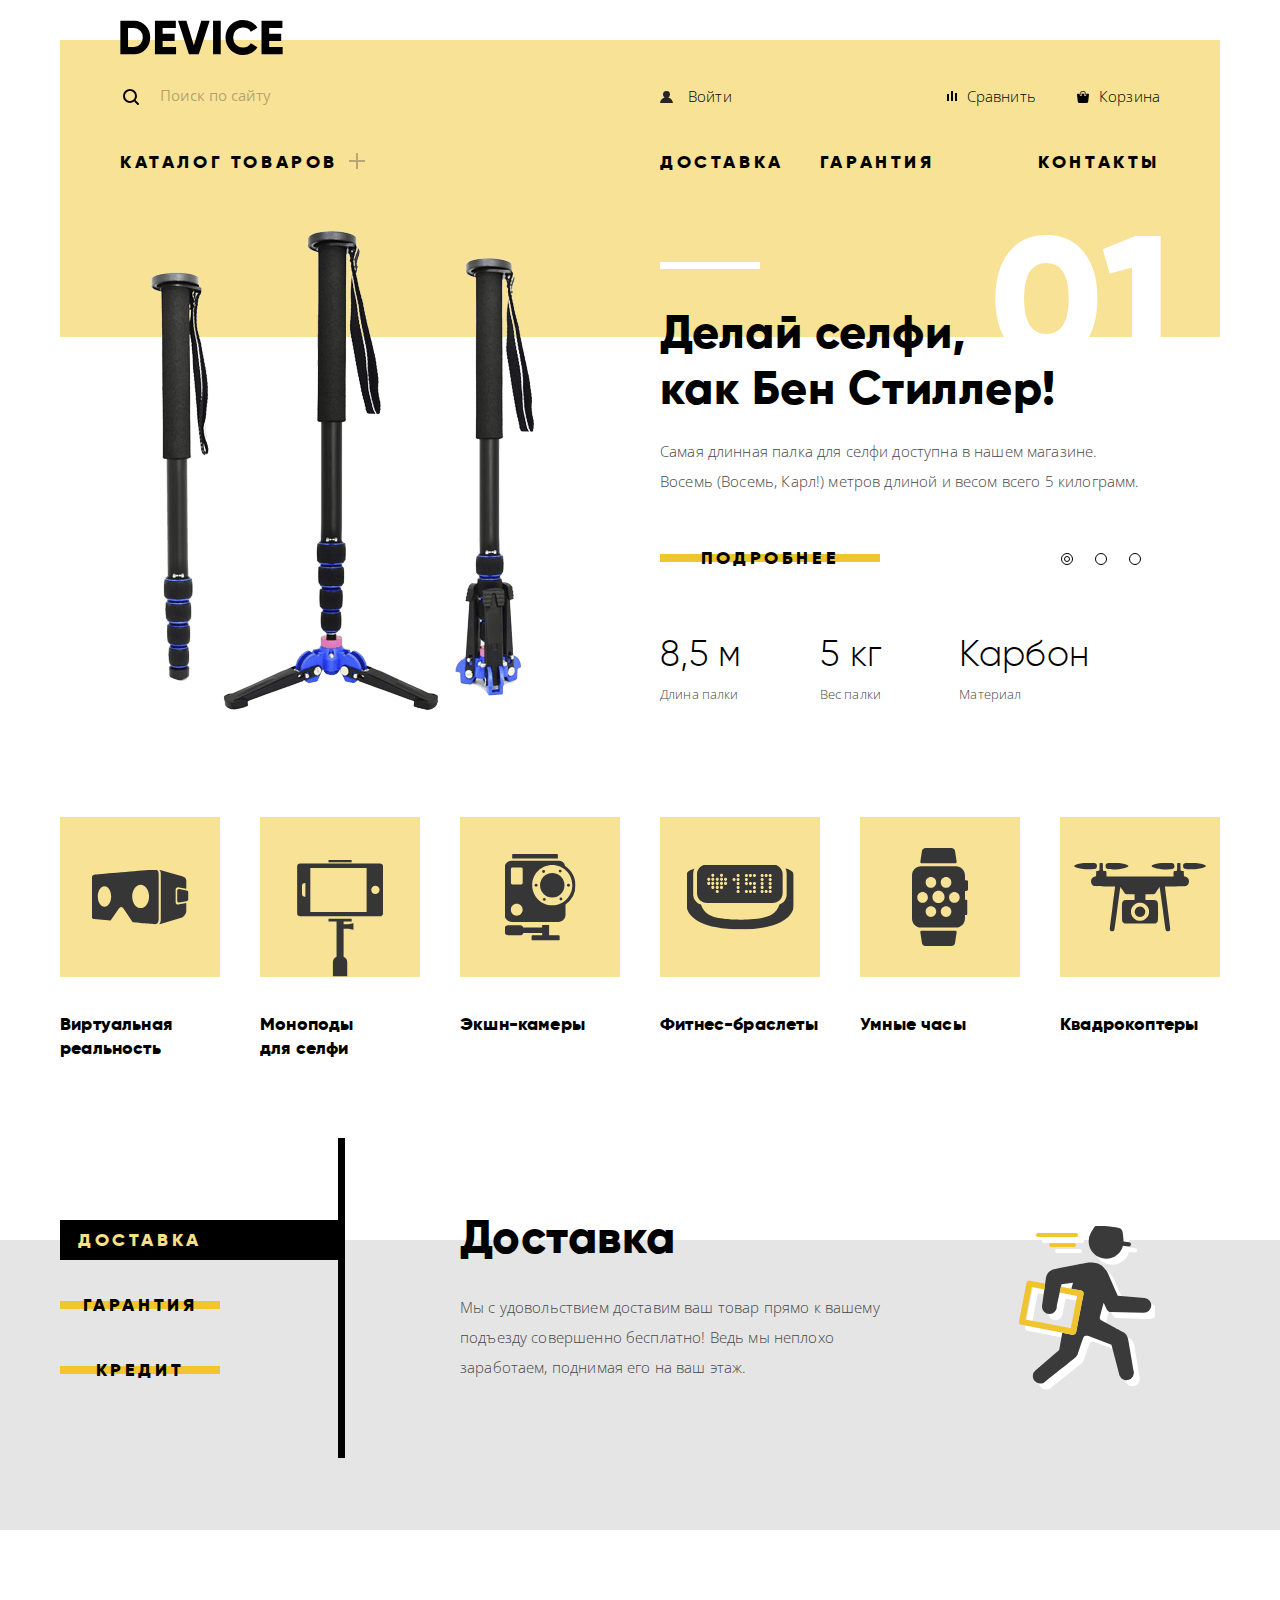
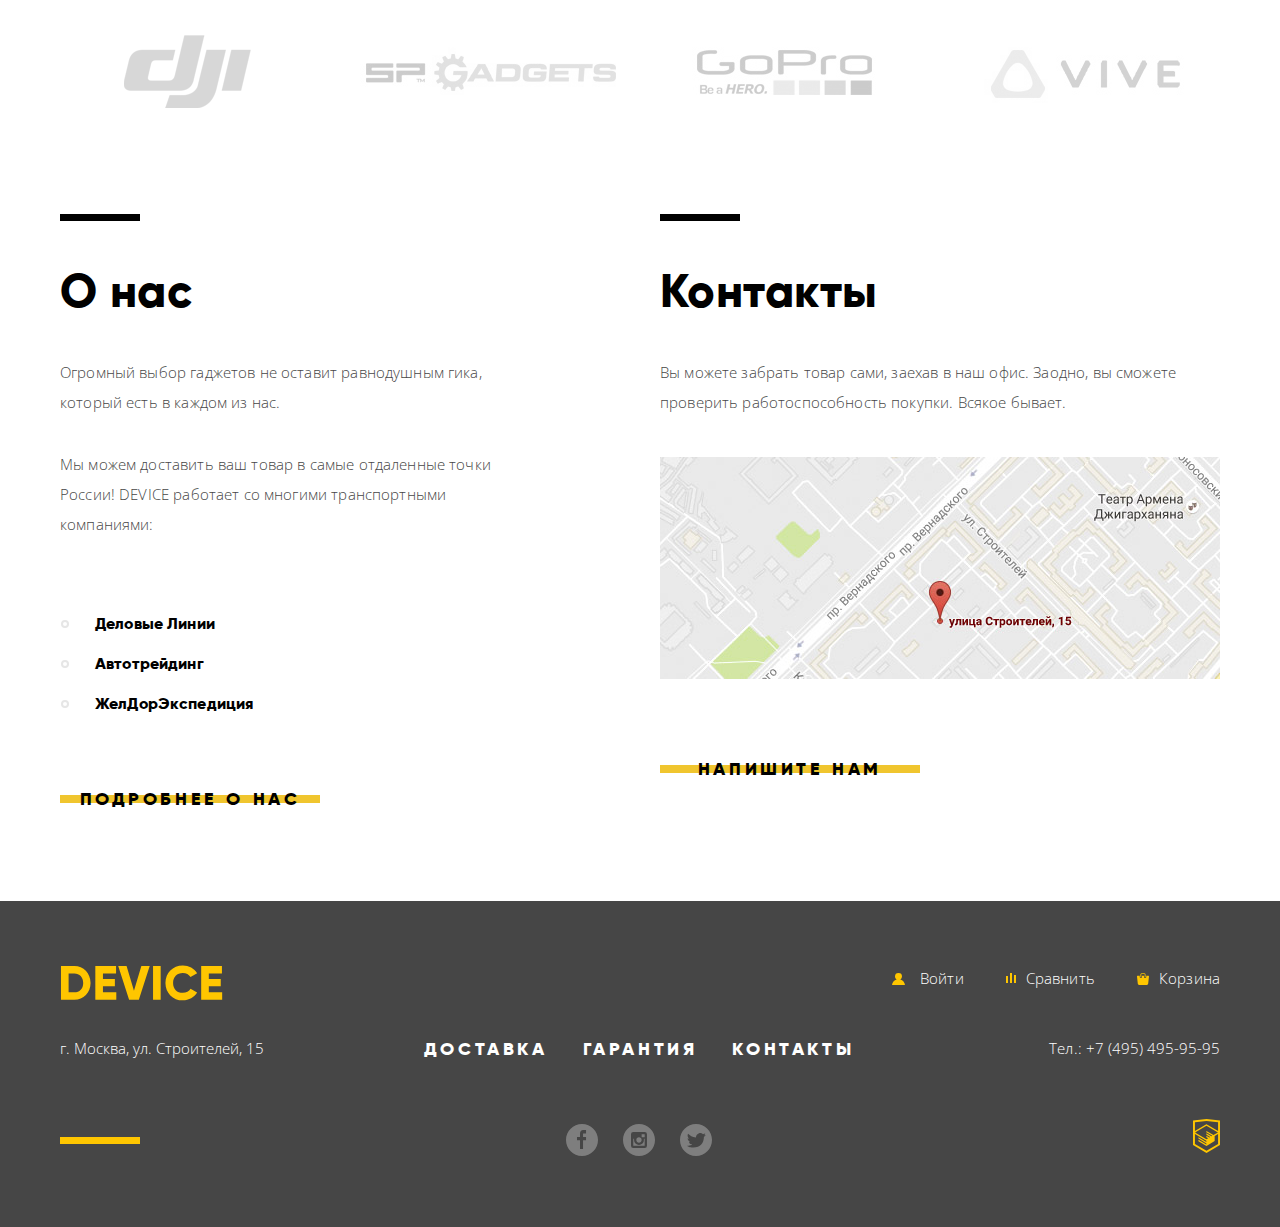
==== commit fcae5c4c: "Стилизация" ====
--- a/index.html
+++ b/index.html
@@ -5,7 +5,7 @@
   <meta charset="UTF-8">
   <meta http-equiv="X-UA-Compatible" content="ie=edge">
   <title>Интернет-магазин гаджетов «DEVICE»</title>
-  <link href="https://fonts.googleapis.com/css?family=Open+Sans:300,400&amp;subset=cyrillic" rel="stylesheet">
+  <link rel="stylesheet" href="https://fonts.googleapis.com/css?family=Open+Sans:300,400&amp;subset=cyrillic">
   <link rel="stylesheet" href="css/min.normalize.css">
   <link rel="stylesheet" href="css/style.css">  
 </head>
@@ -32,46 +32,62 @@
             <button class="search__button" type="submit">Найти</button>
           </form>
         </li>
+
+        <!-- Login -->
         <li class="menu__item menu__item_login">
-          <a href="#" class="menu__link menu__link_login">Войти</a>
+          <a class="menu__link menu__link_login" href="#">Войти</a></label>
         </li>
         <li class="menu__item menu__item_compare">
-          <a href="#" class="menu__link menu__link_compare">Сравнить</a>
+          <a class="menu__link menu__link_compare" href="#">Сравнить</a>
         </li>
         <li class="menu__item">
-          <a href="#" class="menu__link menu__link_cart">Корзина</a>
+          <a class="menu__link menu__link_cart" href="#">Корзина</a>
         </li>
       </ul>
 
       <!-- Main menu -->       
       <ul class="menu reset-list menu_main">
         <li class="menu__item menu__item_catalog">
-          <a href="catalog.html" class="menu__link menu__link_catalog">Каталог товаров</a>
+          <a class="menu__link menu__link_catalog">Каталог товаров</a>
 
           <!-- Catalog menu --> 
-          <ul class="menu reset-list menu_catalog">
-            <li class="menu__item">
-              <a href="#" class="menu__link">Виртуальная реальность</a>
-              <a href="#" class="menu__link">Моноподы для селфи</a>
-              <a href="#" class="menu__link">Экшн-камеры</a>
-            </li>
-            <li class="menu__item">
-              <a href="#" class="menu__link">Фитнес-браслеты</a>
-              <a href="#" class="menu__link">Умные часы</a>
-            </li>
-            <li class="menu__item">
-              <a href="#" class="menu__link">Квадрокоптеры</a>
-            </li>
-          </ul>
+          <div class="menu menu_catalog">
+            <div class="menu__column-wrap">
+              <ul class="menu__list reset-list menu__list_catalog"> 
+                <li class="menu__item">
+                  <a class="menu__link" href="catalog-monopod-selfie.html">Виртуальная реальность</a>
+                </li>
+                <li class="menu__item">
+                  <a class="menu__link" href="catalog-monopod-selfie.html">Моноподы для селфи</a>
+                </li>
+                <li class="menu__item">
+                  <a class="menu__link" href="catalog-monopod-selfie.html">Экшн-камеры</a>
+                </li>
+              </ul>
+              <ul class="menu__list reset-list menu__list_catalog"> 
+                <li class="menu__item">
+                  <a class="menu__link" href="catalog-monopod-selfie.html">Фитнес-браслеты</a>
+                </li>
+                <li class="menu__item">
+                  <a class="menu__link" href="catalog-monopod-selfie.html">Умные часы</a>
+                </li>
+              </ul>
+              <ul class="menu__list reset-list menu__list_catalog"> 
+                <li class="menu__item">
+                  <a class="menu__link" href="catalog-monopod-selfie.html">Квадрокоптеры</a>
+                </li>
+              </ul>
+            </div>
+          </div>
         </li>
         <li class="menu__item menu__item_delivery">
-          <a href="#" class="menu__link">Доставка</a>
+          <a class="menu__link" href="#">Доставка</a>
         </li>
         <li class="menu__item menu__item_warranty">
-          <a href="#" class="menu__link">Гарантия</a>
+          <a class="menu__link" href="#">Гарантия</a>
         </li>
         <li class="menu__item menu__item_contacts">
-          <a href="#" class="menu__link">Контакты</a>
+          <a class="menu__link" href="#">Контакты</a>
         </li>
       </ul>
     </nav>
@@ -85,10 +101,10 @@
     <section class="slider container main__slider">
       <h2 class="visually-hidden">Промо-слайдер</h2>
       <div class="slider__item">
-        <div class="slider__img-wrap">
+        <div class="slider__img-wrap"> 
           <img class="slider__img" src="img/longest-selfie-stick.png" alt="Самая длинная палка для селфи" width="384" height="486">
         </div>
-        <div class="slider__desc-wrap">
+        <div class="slider__desc-wrap slider__desc-wrap-01">
           <p class="section-title section-title_slider">
             Делай селфи, <br>
             как Бен Стиллер!</p>
@@ -97,7 +113,7 @@
             Восемь (Восемь, Карл!) метров длиной и весом всего 5 килограмм.            
           </p>
           <div class="slider__controls-wrap">
-            <a href="#" class="button button_slider">Подробнее</a>
+            <a class="button button_slider" href="#">Подробнее</a>
             <div class="slider__controls">
               <button type="button" class="slider__controls-control slider__controls-control_current"><span class="visually-hidden">Показать первый слайд</span></button>
               <button type="button" class="slider__controls-control"><span class="visually-hidden">Показать второй слайд</span></button>
@@ -124,7 +140,7 @@
         <div class="slider__img-wrap">
           <img class="slider__img" src="img/fitness-tracker.png" alt="Фитнес-браслет" width="345" height="485">
         </div>
-        <div class="slider__desc-wrap">
+        <div class="slider__desc-wrap slider__desc-wrap-02">
           <p class="section-title section-title_slider">
             Худеем <br>
             правильно!
@@ -134,7 +150,7 @@
             не пропускать занятия и соблюдать диету.            
           </p>
           <div class="slider__controls-wrap">
-            <a href="#" class="button button_slider">Подробнее</a>
+            <a class="button button_slider" href="#">Подробнее</a>
             <div class="slider__controls">
               <button type="button" class="slider__controls-control"><span class="visually-hidden">Показать первый слайд</span></button>
               <button type="button" class="slider__controls-control slider__controls-control_current"><span class="visually-hidden">Показать второй слайд</span></button>
@@ -153,14 +169,14 @@
         <div class="slider__img-wrap">
           <img class="slider__img" src="img/quadcopter.png" alt="Квадрокоптер" width="526" height="334">
         </div>
-        <div class="slider__desc-wrap">
+        <div class="slider__desc-wrap slider__desc-wrap-03">
           <p class="section-title section-title_slider">Порхает как бабочка, жалит как пчела!</p>
           <p class="slider__text">
             Этот обычный, на первый взгляд, квадрокоптер оснащен 
             мощным лазером, замаскированным под стандартную камеру.                      
           </p>
           <div class="slider__controls-wrap">
-            <a href="#" class="button button_slider">Подробнее</a>
+            <a class="button button_slider" href="#">Подробнее</a>
             <div class="slider__controls">
               <button type="button" class="slider__controls-control"><span class="visually-hidden">Показать первый слайд</span></button>
               <button type="button" class="slider__controls-control"><span class="visually-hidden">Показать второй слайд</span></button>
@@ -193,7 +209,7 @@
         </li>
         <li class="main-goods__item">
           <a class="main-goods__link" href="#">
-            <div class="main-goods__img-wrap main-goods__img-wrap_selfie"></div>
+            <div class="main-goods__img-wrap main-goods__img-wrap_monopod"></div> 
             <p class="main-goods__title">
               Моноподы <br>
               для селфи</p>
@@ -320,7 +336,7 @@
           <li class="about__item">Автотрейдинг</li>
           <li class="about__item">ЖелДорЭкспедиция</li>
         </ul>
-        <a href="#" class="button button_about">Подробнее о нас</a>
+        <a class="button button_about" href="#">Подробнее о нас</a>
       </section>
 
       <!-- Contacts -->
@@ -333,7 +349,7 @@
         <a class="contacts__map" href="#">
           <img src="img/main-map.jpg" alt="Интернет-магазин гаджетов «DEVICE» расположен по адресу г. Москва, ул. Строителей, д. 15 " width="560" height="222">
         </a>
-        <a href="#" class="button button_contacts">Напишите нам</a>
+        <a class="button button_contacts" href="#">Напишите нам</a>
       </section>
     </div>
   </main>
@@ -348,13 +364,13 @@
       </a>
       <ul class="menu reset-list menu_user footer__menu_user"> 
         <li class="menu__item menu__item-footer">
-          <a href="#" class="menu__link menu__link_login menu__link_login-footer">Войти</a>
+          <a class="menu__link menu__link_login menu__link_login-footer" href="#">Войти</a>
         </li>
         <li class="menu__item menu__item-footer">
-          <a href="#" class="menu__link menu__link_compare menu__link_compare-footer">Сравнить</a>
+          <a class="menu__link menu__link_compare menu__link_compare-footer" href="#">Сравнить</a>
         </li>
         <li class="menu__item menu__item-footer">
-          <a href="#" class="menu__link menu__link_cart menu__link_cart-footer">Корзина</a>
+          <a class="menu__link menu__link_cart menu__link_cart-footer" href="#">Корзина</a>
         </li>
       </ul>
     </div>
@@ -364,13 +380,13 @@
       <address class="footer-info__address">г. Москва, ул. Строителей, 15</address>
       <ul class="menu reset-list menu_main">
         <li class="menu__item footer__item-main-menu">
-          <a href="#" class="menu__link">Доставка</a>
+          <a class="menu__link" href="#">Доставка</a>
         </li>
         <li class="menu__item footer__item-main-menu">
-          <a href="#" class="menu__link">Гарантия</a>
+          <a class="menu__link" href="#">Гарантия</a>
         </li>
         <li class="menu__item footer__item-main-menu">
-          <a href="#" class="menu__link">Контакты</a>
+          <a class="menu__link" href="#">Контакты</a>
         </li>
       </ul>
       <p class="footer-info__phone">Тел.: <a class="phone" href="tel:+74954959595">+7 (495) 495-95-95</a></p> 
@@ -434,4 +450,3 @@
   <script src=""></script>  
 </body>
 </html>
-
--- a/css/style.css
+++ b/css/style.css
@@ -118,7 +118,7 @@
 .button:hover,
 .button:focus {
   background-color: #f0c52e;
-  
+
   transition: all 0.3s linear;
 }
 
@@ -126,7 +126,7 @@
   color: rgba(0, 0, 0, 0.3);
 
   background-color: #f0c52e;
-  
+
   transition: all 0.3s linear;
 }
 
@@ -176,17 +176,21 @@
   opacity: 0.5;
 }
 
+.catalog__header::before {
+  height: calc(100% + 5px);
+}
+
 /* Logo */
 .logo[href]:hover,
 .logo[href]:focus {
   opacity: 0.6;
-  
+
   transition: all 0.3s linear;
 }
 
 .logo[href]:active {
   opacity: 0.3;
-  
+
   transition: all 0.3s linear;
 }
 
@@ -278,7 +282,7 @@
   color: white;
 
   background-color: black;
-  
+
   transition: all 0.3s linear;
 }
 
@@ -288,11 +292,12 @@
   color: rgba(255, 255, 255, 0.3);
 
   background-color: black;
-  
+
   transition: all 0.3s linear;
 }
 
 .menu__item_login {
+  display: flex;
   margin-right: auto;
 }
 
@@ -326,6 +331,11 @@
   padding-left: 28px;
 }
 
+.menu__link_logout {
+  margin-left: 20px;
+  opacity: 0.3;
+}
+
 .menu__link_login::before {
   width: 13px;
   height: 12px;
@@ -358,13 +368,13 @@
 .menu__link:hover,
 .menu__link:focus {
   opacity: 0.6;
-  
+
   transition: all 0.3s linear;
 }
 
 .menu__link:active {
   opacity: 0.3;
-  
+
   transition: all 0.3s linear;
 }
 
@@ -379,7 +389,9 @@
   text-transform: uppercase;
 }
 
+/* Catalog menu */
 .menu__item_catalog {
+  position: relative;
   width: 50%;
   margin-right: 20px;
 }
@@ -388,7 +400,7 @@
   position: relative;
 }
 
-.menu__link_catalog::after{
+.menu__link_catalog::after {
   content: "";
   position: absolute;
   top: 26px;
@@ -405,12 +417,52 @@
 }
 
 .menu_catalog {
+  position: absolute;
+  top: 60px;
+  left: -60px;
+  z-index: 2;
+
   display: none;
+
+  width: 1160px;
+  padding-top: 8px;
+  padding-bottom: 34px;
+  padding-left: 60px;
+
   font-family: "Open Sans", "Arial", sans-serif;
   font-size: 15px;
   font-weight: 300;
+  line-height: 36px;
   letter-spacing: 0.15px;
   text-transform: none;
+
+  background-color: #f7e296;
+}
+
+.menu__column-wrap {
+  display: flex;
+}
+
+.menu__link_catalog:hover+.menu_catalog,
+.menu_catalog:hover,
+.menu_catalog:focus,
+.menu_catalog:active {
+  display: block;
+
+  transition: all 0.3s linear;
+}
+
+.menu__list_catalog {
+  margin-right: 60px;
+}
+
+.menu__list_catalog:last-child {
+  margin-left: 15px;
+  margin-right: 0;
+}
+
+.menu_catalog .menu__link {
+  padding: 0;
 }
 
 .menu__item_delivery {
@@ -444,8 +496,8 @@
   position: relative;
 
   width: calc(50% - 20px);
+  padding-top: 30px;
   padding-right: 19px;
-  padding-top: 30px;
 }
 
 .slider__desc-wrap::before {
@@ -458,6 +510,32 @@
   height: 7px;
 
   background-color: white;
+}
+
+.slider__desc-wrap:after {
+  content: "01";
+  position: absolute;
+  top: -17px;
+  right: -15px;
+
+  font-family: "Gilroy", "Arial", sans-serif;
+  font-size: 179px;
+  font-weight: 800;
+  line-height: 179px;
+  letter-spacing: 1.79px;
+  color: white;
+}
+
+.slider__desc-wrap-01:after {
+  content: "01";
+}
+
+.slider__desc-wrap-02:after {
+  content: "02";
+}
+
+.slider__desc-wrap-03:after {
+  content: "02";
 }
 
 .section-title_slider {
@@ -587,7 +665,7 @@
 .main-goods__link:active .main-goods__img-wrap::after,
 .main-goods__link:active .main-goods__title {
   opacity: 0.3;
-  
+
   transition: all 0.3s linear;
 }
 
@@ -619,7 +697,7 @@
   background-image: url("../img/svg/main-goods-vr.svg");
 }
 
-.main-goods__img-wrap_selfie:after {
+.main-goods__img-wrap_monopod:after {
   top: 63%;
 
   width: 86px;
@@ -707,7 +785,7 @@
   color: #f7e184;
 
   background-color: black;
-  
+
   transition: all 0.3s linear;
 }
 
@@ -995,7 +1073,7 @@
   display: flex;
   align-items: center;
   justify-content: space-between;
- } 
+}
 
 .footer__item-main-menu {
   margin-right: 35px;
@@ -1031,11 +1109,11 @@
 
 .socials__item {
   margin-right: 25px;
-} 
+}
 
 .socials__item:last-child {
   margin-right: 55px;
-} 
+}
 
 .socials__link {
   position: relative;
@@ -1082,23 +1160,33 @@
 .copyright__link:hover,
 .copyright__link:focus {
   opacity: 0.6;
-  
+
   transition: all 0.3s linear;
 }
 
 .copyright__link:active {
   opacity: 0.1;
-  
+
   transition: all 0.3s linear;
 }
 
 
 /* Страница Каталог */
 /* Breadcrumbs */
+.breadcrumbs {
+  padding-left: 60px;
+  padding-right: 60px;
+}
+
+.main__breadcrumbs {
+  margin-top: 62px;
+}
+
 .breadcrumbs__list {
   display: flex;
   flex-wrap: wrap;
   align-items: center;
+  margin-top: -10px;
 }
 
 .breadcrumbs__item {
@@ -1115,7 +1203,7 @@
   content: "";
   position: absolute;
   top: 14px;
-  left: -19px;
+  left: -23px;
 
   width: 4px;
   height: 7px;
@@ -1135,46 +1223,80 @@
   color: rgba(0, 0, 0, 0.3);
 }
 
+.breadcrumbs__link:hover,
+.breadcrumbs__link:focus {
+  color: rgba(0, 0, 0, 0.6);
+}
+
+.breadcrumbs__link:active {
+  color: rgba(0, 0, 0, 0.1);
+}
+
 /* Обёртка для колонок */
 .catalog-columns {
   display: flex;
+  margin-top: 45px;
+  padding-left: calc((100% - 1160px)/2);
+  padding-right: calc((100% - 1160px)/2);
 }
 
 /* Filters */
 .main__filter {
-  width: 260px;
-  margin-right: auto;
+  width: 328px;
+  padding-left: 60px;
+  padding-right: 67px;
 }
 
 .filter {
-  line-height: 1.25;
-  color: #283136;
+  background-color: #ebebeb;
+}
+
+.filter__block-title {
+  height: 70px;
+  margin: 0;
+  padding-top: 22px;
+
+  background-color: #d9d9d9;
 }
 
 .selection {
+  position: relative;
   margin: 0;
   padding: 0;
-
   border: none;
 }
 
-.selection_margin-grid {
-  margin-top: 60px;
-}
-
-.selection_margin-features {
-  margin-top: 28px;
+.main__selection {
+  margin-top: 68px;
+  padding-bottom: 40px;
+}
+
+.selection::before {
+  content: "";
+
+  position: absolute;
+  top: 0;
+  left: 0;
+
+  width: 201px;
+  height: 2px;
+
+  background-color: black;
 }
 
 .selection__name {
+  padding-top: 12px;
+
+  font-family: "Gilroy", "Arial", sans-serif;
   font-size: 18px;
-  font-weight: 700;
-  text-transform: uppercase;
+  font-weight: 800;
+  line-height: 24px;
+  letter-spacing: 0.18px;
+  color: black;
 }
 
 .range {
-  width: 260px;
-  margin-top: 50px;
+  width: 196px;
 }
 
 .range__controls {
@@ -1189,29 +1311,27 @@
   -webkit-box-align: center;
   -ms-flex-align: center;
   align-items: center;
-  height: 80px;
-
-  background-color: #eee;
-  border-radius: 4px;
+  margin-top: 35px;
+  margin-bottom: 5px;
 }
 
 .range__scale {
-  width: 225px;
+  width: 100%;
   height: 2px;
 
-  background-color: #d7dcde;
+  background-color: #dbdbdb;
 }
 
 .range__bar {
-  width: 70%;
+  width: 110px;
   height: 2px;
 
-  background: #00ca74;
+  background: #91c92f;
 }
 
 .range__toggle {
   position: absolute;
-  top: 30px;
+  top: -10px;
   left: 0;
 
   width: 20px;
@@ -1226,44 +1346,31 @@
 }
 
 .range__toggle_min {
-  left: 15px;
+  left: -3px;
 }
 
 .range__toggle_max {
-  left: 160px;
-}
-
-.controls {
-  margin-top: 14px;
-
-  font-size: 0;
-  text-transform: uppercase;
-  color: #283136;
+  left: 110px;
 }
 
 .controls__label {
   display: inline-block;
-  width: 50%;
-
-  font-size: 16px;
-  vertical-align: middle;
-}
-
-.controls__label:last-child {
-  text-align: right;
+  width: 40%;
+
+  font-family: "Gilroy", "Arial", sans-serif;
+  font-size: 14px;
+  font-weight: 300;
+  line-height: 24px;
+  color: black;
+  opacity: 0.2;
 }
 
 .controls__input {
-  width: 80px;
-  margin-left: 10px;
-  padding: 10px 5px;
-
-  font-size: 16px;
-  text-align: center;
-
-  background-color: #f1f1f1;
+  width: 50px;
+  margin-left: 5px;
+  text-align: left;
+  background-color: transparent;
   border: none;
-  border-radius: 5px;
 }
 
 /* Убирает стрелки у .controls__input type="number" */
@@ -1300,20 +1407,25 @@
   display: block;
   margin-bottom: 20px;
   padding-left: 35px;
+
+  font-size: 14px;
+  line-height: 40px;
+  letter-spacing: 0.14px;
+  color: black;
 }
 
 .selector__label::before {
   content: "";
 
   position: absolute;
-  top: -3px;
+  top: 7px;
 
   width: 25px;
   height: 25px;
   margin-left: -35px;
 
   background-repeat: no-repeat;
-  opacity: 0.4;
+  opacity: 1;
 }
 
 .selector__label_radio::before {
@@ -1326,7 +1438,7 @@
 
 .selector__input:not(:disabled):hover+.selector__label::before,
 .selector__input:not(:disabled):focus+.selector__label::before {
-  opacity: 1;
+  opacity: 0.25;
 }
 
 /* Состояния для радиокнопки и чекбокса */
@@ -1339,7 +1451,7 @@
 }
 
 .selector__input:disabled+.selector__label::before {
-  opacity: 0.1;
+  opacity: 0.25;
 }
 
 .filter-form__button {
@@ -1349,13 +1461,21 @@
 }
 
 /* Sorting */
+.catalog {
+  width: 832px;
+  padding-left: 75px;
+}
+
 .sorting {
   display: flex;
   align-items: center;
+  height: 71px;
 
   font-size: 14px;
   line-height: 18px;
   color: black;
+
+  background-color: #ebebeb;
 }
 
 .sorting__list {
@@ -1409,10 +1529,18 @@
 }
 
 /* Catalog */
+.main__catalog-list {
+  margin-top: 69px;
+}
+
 .catalog__list {
   display: flex;
   flex-wrap: wrap;
   justify-content: space-between;
+}
+
+.catalog__item {
+  padding-bottom: 30px;
 }
 
 .catalog__info {
@@ -1443,19 +1571,27 @@
   flex-wrap: wrap;
   align-items: center;
   justify-content: center;
-  width: 800px;
   padding: 30px;
 
   background-color: #ebebeb;
 }
 
-.pagination__item {
+.pagination__item-back {
+  margin-right: auto;
+}
+
+.pagination__item-next {
+  margin-left: auto;
+}
+
+.pagination__item-pages{
   margin-right: 30px;
 }
 
-.pagination__item:last-child {
+.pagination__item-pages:last-child {
   margin-right: 0;
 }
+
 
 .pagination__link {
   font-family: "Gilroy", "Arial", sans-serif;
@@ -1469,6 +1605,14 @@
   opacity: 0.3;
 }
 
+.pagination__link_back {
+  margin-right: auto;
+}
+
+.pagination__link_next {
+  margin-left: auto;
+}
+
 .pagination__link_back,
 .pagination__link_current,
 .pagination__link_next {
@@ -1639,7 +1783,7 @@
 .modal__close:hover,
 .modal__close:focus {
   opacity: 1;
-  
+
   transition: all 0.3s linear;
 }
 
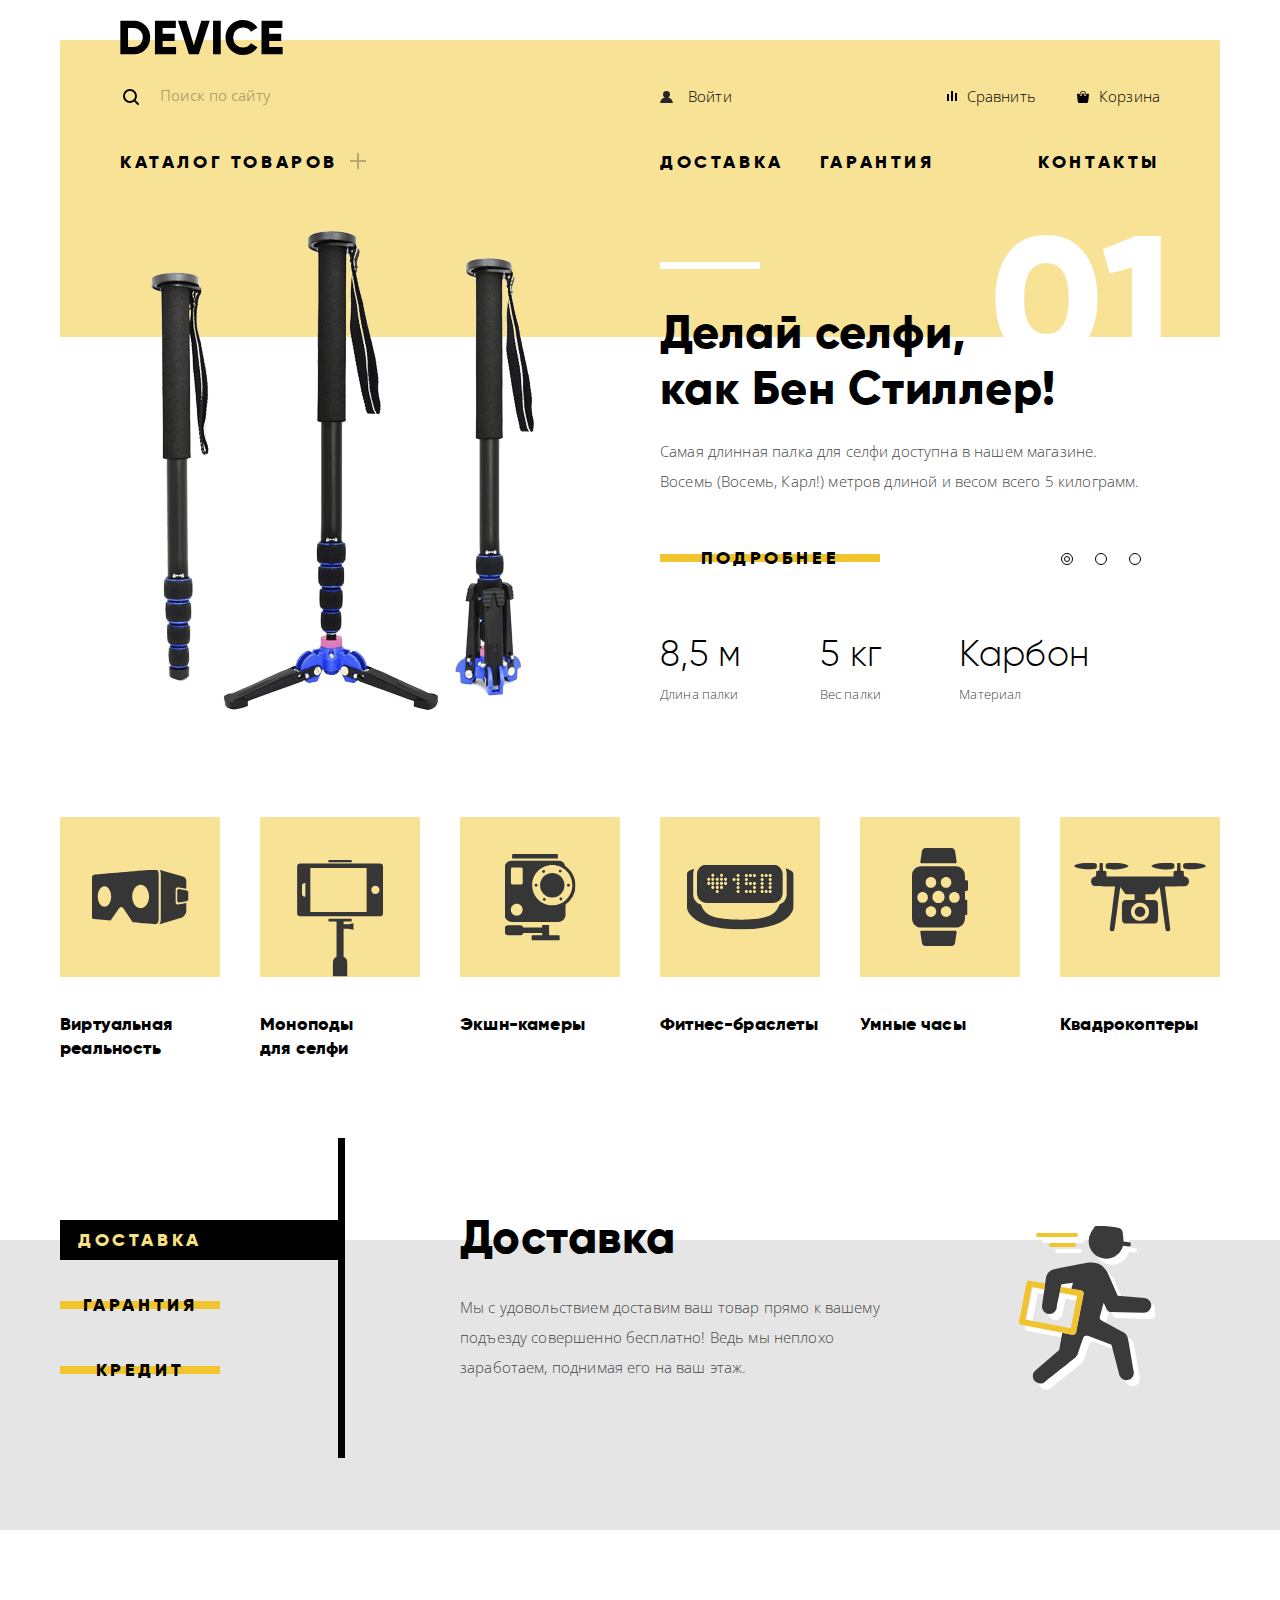
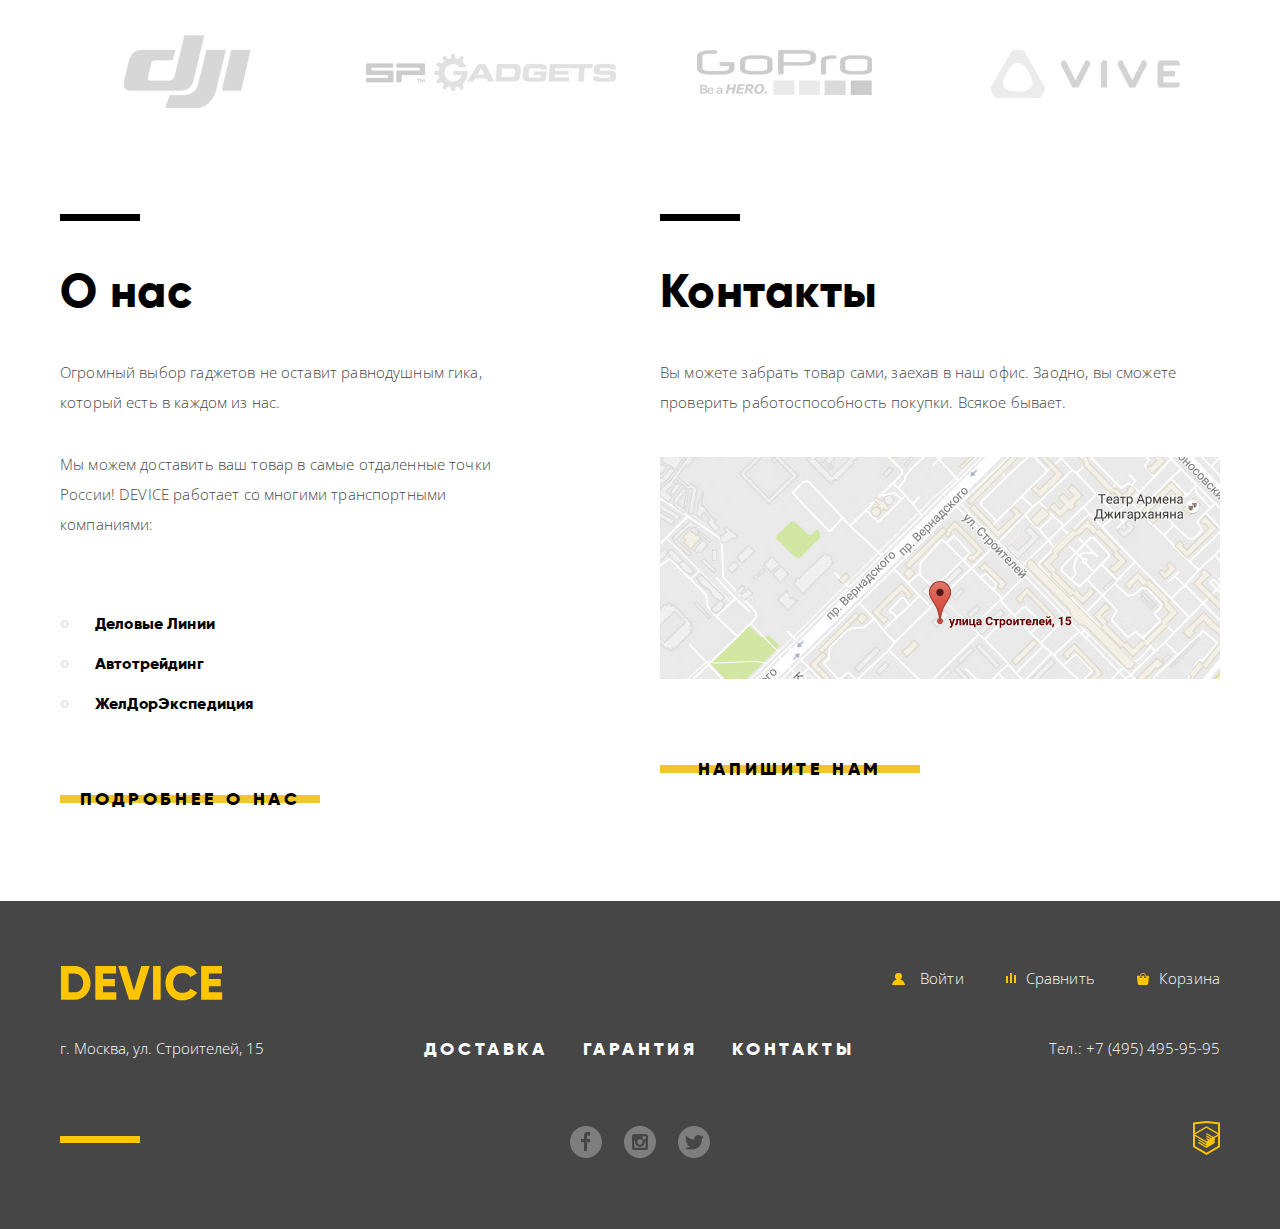
==== commit f528f537: "Стилизация" ====
--- a/index.html
+++ b/index.html
@@ -394,22 +394,23 @@
 
     <!-- Socials -->
     <div class="socials">
-      <div class="socials__line"></div>
-      <ul class="socials__list reset-list">
-        <li class="socials__item">
-          <a class="socials__link socials__link_fb" href="#"><span class="visually-hidden">Facebook</span></a> 
-        </li>
-        <li class="socials__item">
-          <a class="socials__link socials__link_insta" href="#"><span class="visually-hidden">Instagram</span></a> 
-        </li>
-        <li class="socials__item">
-          <a class="socials__link socials__link_tw" href="#"><span class="visually-hidden">Twitter</span></a> 
-        </li>
-      </ul>
-      <div class="copyright">
-        <a class="copyright__link" href="https://htmlacademy.ru/intensive/htmlcss">
-          <img src="img/svg/logo-html.svg" alt="Логотип HTML Academy" width="27" height="35">
-        </a>
+      <div class="socials__wrap">
+        <ul class="socials__list reset-list">
+          <li class="socials__item">
+            <a class="socials__link socials__link_fb" href="#"><span class="visually-hidden">Facebook</span></a> 
+          </li>
+          <li class="socials__item">
+            <a class="socials__link socials__link_insta" href="#"><span class="visually-hidden">Instagram</span></a> 
+          </li>
+          <li class="socials__item">
+            <a class="socials__link socials__link_tw" href="#"><span class="visually-hidden">Twitter</span></a> 
+          </li>
+        </ul>
+        <div class="copyright">
+          <a class="copyright__link" href="https://htmlacademy.ru/intensive/htmlcss">
+            <img src="img/svg/logo-html.svg" alt="Логотип HTML Academy" width="27" height="35">
+          </a>
+        </div>
       </div>
     </div>
   </footer>
--- a/css/style.css
+++ b/css/style.css
@@ -82,7 +82,7 @@
   position: relative;
   z-index: 1;
 
-  display: inline-block;
+  display: block;
   padding-top: 10px;
   padding-bottom: 10px;
 
@@ -308,7 +308,7 @@
 .menu__link {
   position: relative;
 
-  display: block;
+  display: inline-block;
   padding-top: 20px;
   padding-bottom: 20px;
 
@@ -400,11 +400,24 @@
   position: relative;
 }
 
+.menu__link_catalog:hover,
+.menu__link_catalog:focus {
+  color: rgba(0, 0, 0, 0.6);
+
+  opacity: 1;
+}
+
+.menu__link_catalog:active {
+  color: rgba(0, 0, 0, 0.3);
+
+  opacity: 1;
+}
+
 .menu__link_catalog::after {
   content: "";
   position: absolute;
   top: 26px;
-  left: 44%;
+  right: -28px;
 
   width: 16px;
   height: 16px;
@@ -1056,6 +1069,10 @@
   margin-right: 0;
 }
 
+.menu__link_logout-footer {
+  margin-left: 12px;
+}
+
 .menu__link_login-footer:before {
   background-image: url("../img/svg/user-yellow.svg");
 }
@@ -1088,27 +1105,40 @@
 
 /* Footer socials */
 .socials {
+  position: relative;
+
+  display: flex;
+  justify-content: flex-end;
+  margin-top: 37px;
+}
+
+.socials::before {
+  content: "";
+  position: absolute;
+
+  top: 15px;
+  left: 0;
+
+  width: 80px;
+  height: 7px;
+
+  background-color: #ffc600;
+}
+
+.socials__wrap {
+  width: 56%;
   display: flex;
   align-items: center;
   justify-content: space-between;
-  margin-top: 35px;
-}
-
-.socials__line {
-  width: 80px;
-  height: 7px;
-
-  background-color: #ffc600;
 }
 
 .socials__list {
   display: flex;
-  align-items: center;
   justify-content: center;
 }
 
 .socials__item {
-  margin-right: 25px;
+  margin-right: 22px;
 }
 
 .socials__item:last-child {
@@ -1169,7 +1199,6 @@
 
   transition: all 0.3s linear;
 }
-
 
 /* Страница Каталог */
 /* Breadcrumbs */
@@ -1267,8 +1296,11 @@
 }
 
 .main__selection {
+  padding-bottom: 30px;
+}
+
+.main__selection:first-child {
   margin-top: 68px;
-  padding-bottom: 40px;
 }
 
 .selection::before {
@@ -1405,8 +1437,7 @@
   position: relative;
 
   display: block;
-  margin-bottom: 20px;
-  padding-left: 35px;
+  padding-left: 40px;
 
   font-size: 14px;
   line-height: 40px;
@@ -1418,11 +1449,11 @@
   content: "";
 
   position: absolute;
-  top: 7px;
+  top: 6px;
 
   width: 25px;
   height: 25px;
-  margin-left: -35px;
+  margin-left: -40px;
 
   background-repeat: no-repeat;
   opacity: 1;
@@ -1456,7 +1487,7 @@
 
 .filter-form__button {
   width: 100%;
-  margin-top: 30px;
+  margin-top: -2px;
   margin-bottom: 50px;
 }
 
@@ -1469,7 +1500,8 @@
 .sorting {
   display: flex;
   align-items: center;
-  height: 71px;
+  height: 70px;
+
 
   font-size: 14px;
   line-height: 18px;
@@ -1482,6 +1514,12 @@
   display: flex;
   align-items: center;
   margin-left: 55px;
+  margin-right: auto;
+}
+
+.sorting__list_direction {
+  margin-left: 0;
+  margin-right: 0;
 }
 
 .sorting__item {
@@ -1540,29 +1578,119 @@
 }
 
 .catalog__item {
+  position: relative;
+
+  width: 360px;
   padding-bottom: 30px;
+}
+
+.catalog__img {
+  display: block;
+  width: 360px;
+  height: 380px;
+
+  background-color: #ebebeb;
+}
+
+.catalog__new {
+  position: absolute;
+  top: 29px;
+  right: 27px;
+
+  display: none;
+  width: 60px;
+  height: 60px;
+
+  font-family: "Gilroy", "Arial", sans-serif;
+  font-size: 14px;
+  font-weight: 800;
+  line-height: 60px;
+  text-align: center;
+  color: #000000;
+  text-transform: uppercase;
+  letter-spacing: 0.05em;
+
+  border: 2px solid #000000;
+  border-radius: 50%;
+  opacity: 0.2;
+}
+
+.catalog__new_active {
+  display: block;
 }
 
 .catalog__info {
   display: flex;
   justify-content: space-between;
   width: 360px;
-}
-
-.catalog__link {
-  display: inline-block;
-  max-width: 250px;
+  margin-top: 13px;
 
   font-family: "Gilroy", "Arial", sans-serif;
-  font-size: 18px;
+  font-size: 15px;
   font-weight: 800;
   line-height: 24px;
-  letter-spacing: 0.18px;
+}
+
+.catalog__link {
+  display: block;
+  max-width: 250px;
+
   color: black;
 }
 
+.catalog__price {
+  margin-top: 18px;
+
+  font-size: 16px;
+  font-weight: 300;
+  text-align: right;
+}
+
+.catalog__item:hover .catalog__hover {
+  display: block;
+}
+
 .catalog__hover {
+  position: absolute;
+  top: 0;
+  left: 0;
+
   display: none;
+  width: 360px;
+  height: 380px;
+  padding-top: 169px;
+  padding-right: 90px;
+  padding-left: 90px;
+
+  text-align: center;
+
+  background-color: rgba(238, 238, 238, 0.7);
+}
+
+.catalog__button {
+  width: 200px;
+}
+
+.catalog__add {
+  display: block;
+  margin-top: 5px;
+
+  font-size: 13px;
+  line-height: 36px;
+  color: #000000;
+  letter-spacing: 0.01em;
+  text-align: center;
+
+  opacity: 0.5;
+}
+
+.catalog__add:hover,
+.catalog__add:focus {
+  opacity: 1;
+}
+
+.catalog__add:active {
+  opacity: 0.2;
 }
 
 /* Pagination */
@@ -1571,7 +1699,8 @@
   flex-wrap: wrap;
   align-items: center;
   justify-content: center;
-  padding: 30px;
+  margin-top: -10px;
+  padding: 20px 30px;
 
   background-color: #ebebeb;
 }
@@ -1584,16 +1713,12 @@
   margin-left: auto;
 }
 
-.pagination__item-pages{
-  margin-right: 30px;
-}
-
-.pagination__item-pages:last-child {
-  margin-right: 0;
-}
-
+.pagination__item-pages {
+  margin-right: 25px;
+}
 
 .pagination__link {
+
   font-family: "Gilroy", "Arial", sans-serif;
   font-size: 16px;
   font-weight: 800;
@@ -1619,6 +1744,10 @@
   opacity: 1;
 }
 
+.catalog__footer {
+  margin-top: 75px;
+}
+
 /* Modal */
 /* Modal write */
 .modal {
